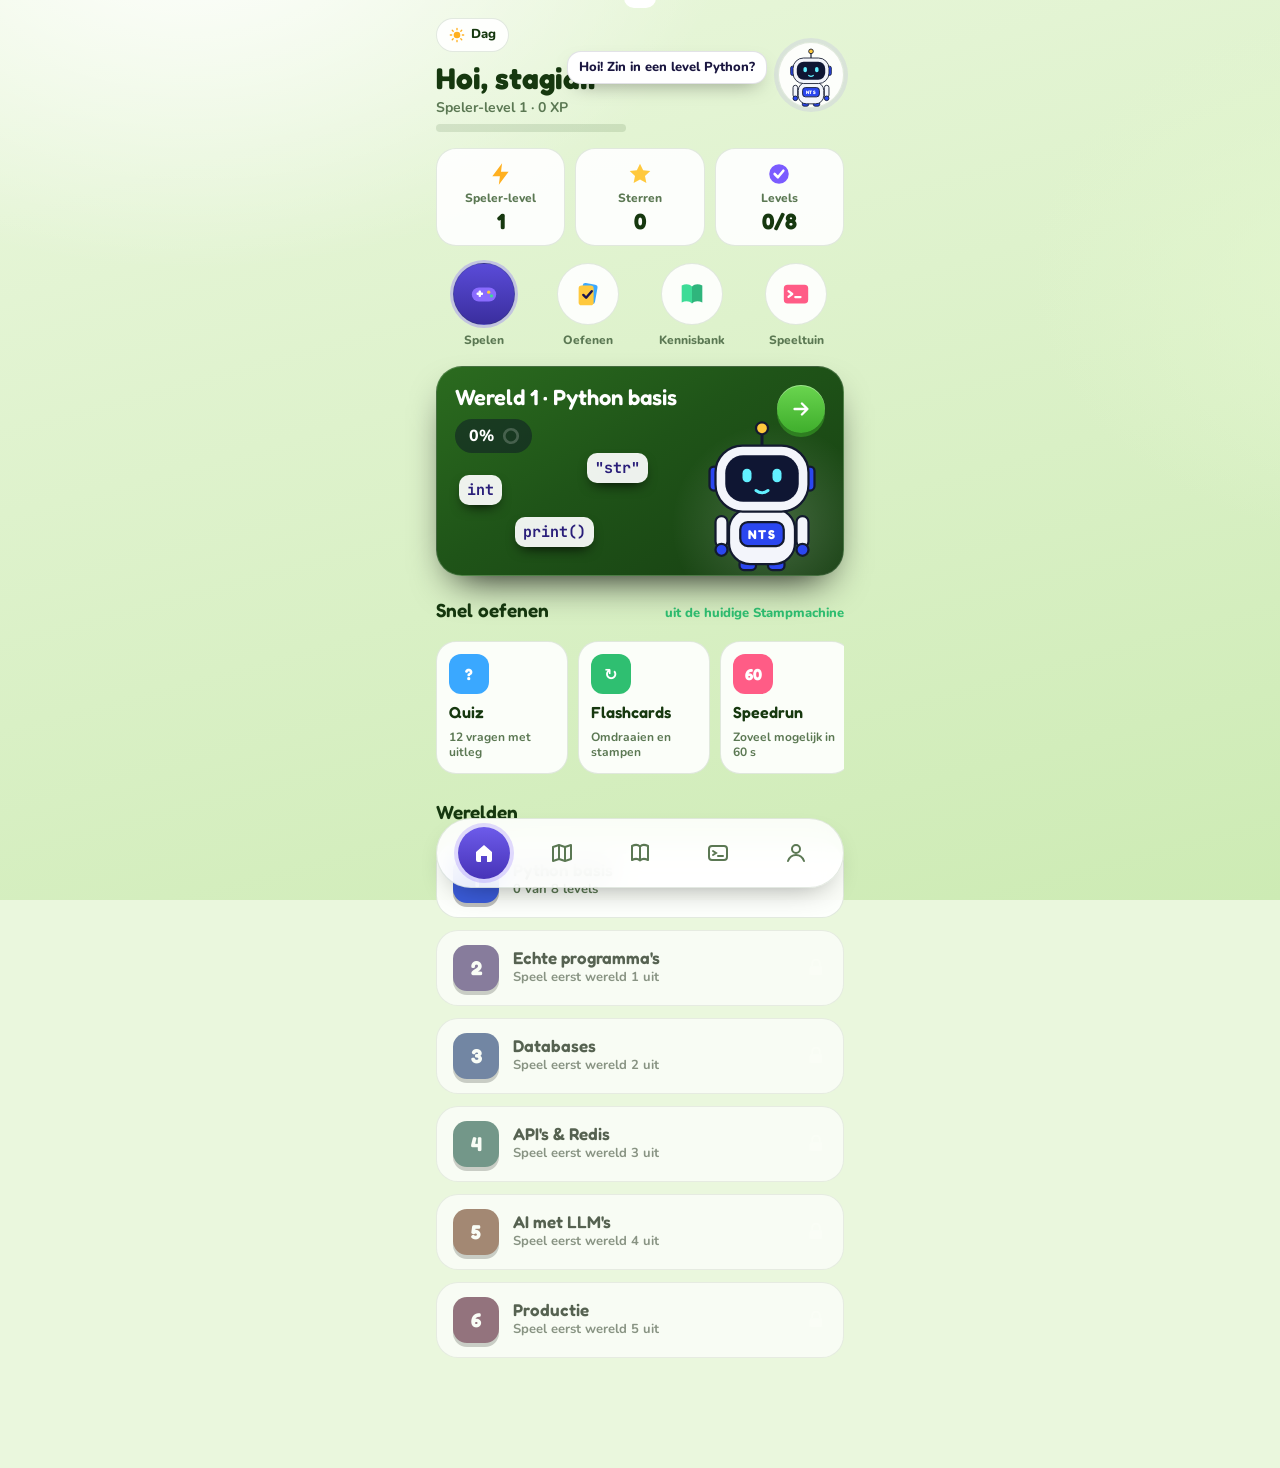
==== frontend/spel/index.html @ ddb5bfe1 "Add Stampy game prototype and robot design Adds the Dutch Stampy Python Island game prototype with p" ====
<!doctype html>
<html lang="nl">
<head>
<meta charset="utf-8">
<meta name="viewport" content="width=device-width, initial-scale=1, viewport-fit=cover">
<style>[hidden]{display:none!important}</style>
<title>Stampy Python Eiland</title>
<link rel="preconnect" href="https://fonts.googleapis.com">
<link rel="preconnect" href="https://fonts.gstatic.com" crossorigin>
<link rel="stylesheet" href="https://fonts.googleapis.com/css2?family=Fredoka:wght@500;600;700&family=Nunito:wght@500;700;800&family=JetBrains+Mono:wght@500;700&display=swap">
<style>
/* Layout: a phone-width game app. "Dag" (light) is a sunny meadow, "Nacht" (dark) an indigo night sky. Glass panels, chunky 3D answer tiles, an isometric island map; Stampy lives in a glass bubble in the top corner of every screen. */
:root{
  --bg1:#EAF7DD; --bg2:#CDEBB4; --glow1:#FFFFFF; --glow2:#E3F6CF;
  --glass:rgba(255,255,255,.72); --glass2:rgba(255,255,255,.9); --glass3:#FFFFFF; --stroke:rgba(31,77,23,.12); --track:rgba(31,77,23,.12); --chipbg:rgba(31,77,23,.08);
  --ink:#16380F; --muted:#5B7853; --btn1:#6AD54F; --btn2:#3FAE2C; --btn-sh:#2C7E1E;
  --tile1:#FFFFFF; --tile2:#F1F9EA; --tile-ink:#16380F; --tile-d:#B9DAA2; --pl1:#FFFFFF; --pl2:#EEF8E6;
  --field:#FFFFFF; --course1:#2B6B1F; --course2:#1F5418; --course3:#173F12; --nav-bg:rgba(255,255,255,.88);
  --map1:#BFE6FF; --map2:#9AD3F5; --map3:#7BC1EC;
  --blue:#3AA8FF; --blue-d:#1F72D0; --gold:#FFC93D; --gold-d:#C98512; --pink:#FF5C86;
  --green:#2FBF71; --green-d:#1E9E66; --red:#FF5C7A; --red-d:#C23052; --violet:#7B5CFF;
  --f-display:"Fredoka","Nunito",system-ui,sans-serif; --f-body:"Nunito","Segoe UI",system-ui,sans-serif; --f-mono:"JetBrains Mono",ui-monospace,Consolas,monospace;
}
@media (prefers-color-scheme: dark){:root:not([data-theme="light"]){
  --bg1:#14173A; --bg2:#231C57; --glow1:#2E2A80; --glow2:#3A1F6E;
  --glass:rgba(255,255,255,.06); --glass2:rgba(255,255,255,.11); --glass3:rgba(255,255,255,.16); --stroke:rgba(255,255,255,.13); --track:rgba(255,255,255,.12); --chipbg:rgba(255,255,255,.1);
  --ink:#F3F2FF; --muted:#ABA8D9; --btn1:#4DB4FF; --btn2:#1F72D0; --btn-sh:#134A8C;
  --tile1:#5247B0; --tile2:#3A3189; --tile-ink:#FFFFFF; --tile-d:#1E1A52; --pl1:#4A40A3; --pl2:#372E85;
  --field:#0F1030; --course1:#2E7FD6; --course2:#3C4FC4; --course3:#4B2E9E; --nav-bg:rgba(22,20,62,.82);
  --map1:#2B4C8C; --map2:#1C2A63; --map3:#181845; --green:#3DDC97; --violet:#8A6BFF; color-scheme:dark}}
:root[data-theme="dark"]{
  --bg1:#14173A; --bg2:#231C57; --glow1:#2E2A80; --glow2:#3A1F6E;
  --glass:rgba(255,255,255,.06); --glass2:rgba(255,255,255,.11); --glass3:rgba(255,255,255,.16); --stroke:rgba(255,255,255,.13); --track:rgba(255,255,255,.12); --chipbg:rgba(255,255,255,.1);
  --ink:#F3F2FF; --muted:#ABA8D9; --btn1:#4DB4FF; --btn2:#1F72D0; --btn-sh:#134A8C;
  --tile1:#5247B0; --tile2:#3A3189; --tile-ink:#FFFFFF; --tile-d:#1E1A52; --pl1:#4A40A3; --pl2:#372E85;
  --field:#0F1030; --course1:#2E7FD6; --course2:#3C4FC4; --course3:#4B2E9E; --nav-bg:rgba(22,20,62,.82);
  --map1:#2B4C8C; --map2:#1C2A63; --map3:#181845; --green:#3DDC97; --violet:#8A6BFF; color-scheme:dark}
*{box-sizing:border-box}
html,body{height:100%}
body{margin:0;color:var(--ink);font-family:var(--f-body);font-size:16px;line-height:1.5;background-color:var(--bg1);
  background-image:radial-gradient(900px 600px at 15% -10%,var(--glow1) 0%,transparent 60%),radial-gradient(700px 500px at 110% 30%,var(--glow2) 0%,transparent 55%),linear-gradient(165deg,var(--bg1),var(--bg2));background-attachment:fixed}
button{font:inherit;color:inherit;cursor:pointer;border:0;background:none}
button:focus-visible,input:focus-visible,textarea:focus-visible,[tabindex]:focus-visible{outline:3px solid var(--gold);outline-offset:3px}
h1,h2,h3{font-family:var(--f-display);margin:0;line-height:1.1;text-wrap:balance}
code,.mono{font-family:var(--f-mono)}
.app{max-width:440px;min-height:100%;margin:0 auto;padding-inline:16px;display:flex;flex-direction:column}
.screen{flex:1;display:flex;flex-direction:column;gap:16px;padding-block:18px 110px;animation:enter .35s ease}
@keyframes enter{from{opacity:.0;transform:translateY(10px)}to{opacity:1;transform:none}}
.glass{background:var(--glass);border:1px solid var(--stroke);border-radius:24px;backdrop-filter:blur(10px)}
.rbtn{width:48px;height:48px;flex:none;border-radius:50%;display:grid;place-items:center;background:linear-gradient(180deg,var(--btn1),var(--btn2));box-shadow:0 4px 0 var(--btn-sh),inset 0 1px 0 rgba(255,255,255,.35);transition:transform .1s,box-shadow .1s}
.rbtn:active{transform:translateY(3px);box-shadow:0 1px 0 var(--btn-sh)}
.theme{height:34px;border-radius:99px;padding:0 12px;display:inline-flex;align-items:center;gap:6px;background:var(--glass2);border:1px solid var(--stroke);font-weight:800;font-size:13px}
.theme svg{width:16px;height:16px}
.tiles3{display:grid;grid-template-columns:repeat(3,1fr);gap:10px}
.st{border-radius:20px;padding:12px 8px;text-align:center;background:var(--glass2);border:1px solid var(--stroke);display:grid;gap:2px;justify-items:center}
.st svg{width:26px;height:26px}
.st small{color:var(--muted);font-weight:800;font-size:12px}
.st b{font-family:var(--f-display);font-size:22px;font-weight:700;font-variant-numeric:tabular-nums;line-height:1.1}
.quick{display:flex;gap:10px;overflow-x:auto;padding-bottom:4px;scroll-snap-type:x mandatory}
.qcard{flex:none;width:132px;scroll-snap-align:start;border-radius:20px;padding:12px;text-align:left;background:var(--glass2);border:1px solid var(--stroke);display:grid;gap:6px;transition:transform .15s}
.qcard:hover{transform:translateY(-3px)}
.qcard .qi{width:40px;height:40px;border-radius:12px;display:grid;place-items:center;color:#fff;font-family:var(--f-display);font-weight:700}
.qcard b{font-family:var(--f-display);font-weight:600;font-size:16px}
.qcard small{color:var(--muted);font-weight:700;font-size:12px;line-height:1.3}
.sechead{display:flex;justify-content:space-between;align-items:baseline}
.sechead span{color:var(--green);font-weight:800;font-size:13px}
.rbtn svg{width:22px;height:22px}
.topbar{display:flex;align-items:center;gap:10px}
.grow{flex:1;min-width:0}

/* mascot corner */
.mascot{position:relative;width:66px;height:66px;flex:none;border-radius:50%;background:var(--glass2);border:1px solid var(--stroke);display:grid;place-items:center;box-shadow:0 0 0 4px rgba(138,107,255,.12)}
.mascot .host{width:58px;margin-top:4px}
.mascot .bubble{position:absolute;top:8px;width:max-content;max-width:210px;background:#fff;color:#1A1640;border:1px solid rgba(20,20,60,.12);box-shadow:0 8px 20px -10px rgba(0,0,0,.5);font-weight:800;font-size:13px;line-height:1.3;padding:7px 11px;border-radius:14px;opacity:0;transform:scale(.9);transition:opacity .2s,transform .2s;pointer-events:none;z-index:5}
.mascot.right .bubble{right:76px;transform-origin:right center}
.mascot.left .bubble{left:76px;transform-origin:left center}
.mascot .bubble.on{opacity:1;transform:scale(1)}

/* home */
.hello{display:flex;align-items:center;gap:12px}
.hello h1{font-size:30px;font-weight:700}
.hello p{margin:2px 0 0;color:var(--muted);font-weight:700;font-size:14px}
.xpbar{height:8px;border-radius:99px;background:var(--track);overflow:hidden;margin-top:6px;max-width:190px}
.xpbar i{display:block;height:100%;background:linear-gradient(90deg,var(--gold),#FFE27A);border-radius:99px;transition:width .6s}
.cats{display:grid;grid-template-columns:repeat(4,1fr);gap:8px}
.cat{display:grid;justify-items:center;gap:6px;font-size:12px;font-weight:800;color:var(--muted)}
.cat .ic{width:62px;height:62px;border-radius:50%;display:grid;place-items:center;background:var(--glass2);border:1px solid var(--stroke);transition:transform .15s,background .15s}
.cat:hover .ic{transform:translateY(-3px);background:var(--glass3)}
.cat .ic svg{width:30px;height:30px}
.cat[aria-current="true"] .ic{background:linear-gradient(180deg,#5A4BD8,#3A2E9E);box-shadow:0 0 0 3px rgba(138,107,255,.35)}
.course{position:relative;overflow:hidden;color:#fff;border-radius:26px;padding:18px;min-height:210px;background:linear-gradient(150deg,var(--course1) 0%,var(--course2) 45%,var(--course3) 100%);border:1px solid rgba(255,255,255,.18);box-shadow:0 18px 40px -18px #000}
.course::before{content:"";position:absolute;inset:auto -40px -60px auto;width:220px;height:220px;border-radius:50%;background:radial-gradient(circle,rgba(255,255,255,.18),transparent 65%)}
.course h2{font-size:22px;font-weight:600}
.course .row{display:flex;justify-content:space-between;align-items:flex-start;gap:10px}
.pctpill{display:inline-flex;align-items:center;gap:8px;margin-top:10px;background:rgba(10,12,40,.45);border-radius:99px;padding:5px 12px 5px 14px;font-weight:800;font-variant-numeric:tabular-nums}
.pctpill svg{width:18px;height:18px}
.course .bot{position:absolute;right:6px;bottom:-14px;width:150px}
.course .float{position:absolute;font-family:var(--f-mono);font-weight:700;font-size:15px;background:rgba(255,255,255,.92);color:#2A1F7A;border-radius:10px;padding:4px 8px;box-shadow:0 6px 14px -6px #000;animation:floaty 4s ease-in-out infinite}
@keyframes floaty{50%{transform:translateY(-8px) rotate(-3deg)}}
.sec-t{font-family:var(--f-display);font-size:19px;font-weight:600;margin-top:4px}
.wlist{display:grid;gap:12px}
.world{display:flex;align-items:center;gap:14px;padding:14px 16px;border-radius:22px;text-align:left;background:var(--glass2);border:1px solid var(--stroke);transition:transform .15s}
.world:hover{transform:translateY(-2px)}
.world .num{width:46px;height:46px;flex:none;border-radius:14px;display:grid;place-items:center;font-family:var(--f-display);font-weight:700;font-size:20px;color:#fff;background:var(--wc);box-shadow:0 4px 0 rgba(0,0,0,.25)}
.world .lock{color:var(--muted)}
.world h3{font-size:17px;font-weight:600}
.world p{margin:0;font-size:13px;color:var(--muted);font-weight:700}
.world .lock{margin-left:auto;opacity:.7}
.world[data-locked="true"]{filter:saturate(.35);opacity:.75}

/* map */
.mapbar{display:flex;align-items:center;gap:10px}
.wsel{flex:1;min-width:0;height:48px;border-radius:99px;background:var(--glass2);border:1px solid var(--stroke);font-family:var(--f-display);font-weight:600;font-size:17px;display:flex;align-items:center;justify-content:center;gap:8px;padding-inline:12px;white-space:nowrap;overflow:hidden;text-overflow:ellipsis}
.stats{display:flex;justify-content:space-around;align-items:center;padding:8px 10px;border-radius:99px;background:linear-gradient(90deg,rgba(138,107,255,.35),rgba(58,168,255,.18));border:1px solid var(--stroke);font-weight:800;font-variant-numeric:tabular-nums}
.stats span{display:inline-flex;align-items:center;gap:6px}
.stats svg{width:20px;height:20px}
.mapwrap{position:relative;border-radius:28px;overflow:hidden;background:radial-gradient(120% 80% at 50% 20%,var(--map1) 0%,var(--map2) 45%,var(--map3) 100%);border:1px solid var(--stroke)}
.mapwrap .mascot{position:absolute;left:12px;top:12px;z-index:3}
.mapwrap svg.map{display:block;width:100%;height:auto}
.node{cursor:pointer}
.node .top{transition:transform .15s}
.node:hover .top,.node:focus-visible .top{transform:translateY(-3px)}
.node .pulse{animation:pulse 1.6s ease-out infinite;transform-box:fill-box;transform-origin:center}
@keyframes pulse{0%{opacity:.8;transform:scale(1)}100%{opacity:0;transform:scale(1.9)}}
.water-sh{animation:shimmer 6s ease-in-out infinite}
@keyframes shimmer{50%{opacity:.35}}
.cloud{animation:drift 14s ease-in-out infinite alternate}
@keyframes drift{to{transform:translateX(26px)}}
.legend{display:flex;gap:14px;justify-content:center;font-size:12px;color:var(--muted);font-weight:800;flex-wrap:wrap}
.legend i{display:inline-block;width:10px;height:10px;border-radius:50%;margin-right:5px;vertical-align:-1px}

/* play */
.pbar{flex:1;height:12px;border-radius:99px;background:var(--track);overflow:hidden}
.pbar i{display:block;height:100%;background:linear-gradient(90deg,var(--gold),#FFE27A);border-radius:99px;transition:width .4s}
.hearts{display:flex;gap:4px;align-items:center;font-weight:800;color:var(--pink)}
.hearts svg{width:20px;height:20px}
.hearts .lost{opacity:.2}
.qtype{font-family:var(--f-mono);font-size:11px;font-weight:700;letter-spacing:.12em;text-transform:uppercase;color:var(--violet);text-align:center}
.qtitle{font-size:24px;font-weight:600;text-align:center;line-height:1.25}
.qtitle code{font-size:.85em;background:var(--chipbg);padding:1px 6px;border-radius:7px}
pre.code{margin:0;background:#0F1030;color:#EDEBFF;border:1px solid var(--stroke);border-radius:18px;padding:16px;font-family:var(--f-mono);font-size:15px;line-height:1.6;overflow-x:auto;white-space:pre}
pre.code .k{color:#C49BFF}pre.code .s{color:#7EE7A8}pre.code .n{color:#FFC27A}pre.code .f{color:#6FC8FF}
.blank{font:inherit;font-family:var(--f-mono);width:7ch;background:rgba(255,255,255,.1);border:0;border-bottom:2px solid var(--gold);color:var(--gold);padding:1px 4px;border-radius:6px 6px 0 0;text-align:center}
.tiles{display:grid;gap:14px;grid-template-columns:repeat(var(--cols,3),minmax(0,1fr));margin-top:auto}
.tile{min-height:84px;border-radius:20px;padding:12px;font-family:var(--f-display);font-weight:700;font-size:26px;color:var(--tile-ink);background:linear-gradient(180deg,var(--tile1),var(--tile2));border:1px solid var(--stroke);box-shadow:0 7px 0 var(--tile-d),inset 0 1px 0 rgba(255,255,255,.22);transition:transform .1s,box-shadow .1s,background .2s;overflow-wrap:anywhere}
.tile.mono{font-family:var(--f-mono);font-size:18px}
.tile:hover{transform:translateY(-2px);box-shadow:0 9px 0 var(--tile-d),inset 0 1px 0 rgba(255,255,255,.22)}
.tile:active{transform:translateY(5px);box-shadow:0 2px 0 var(--tile-d)}
.tile.ok{color:#fff;background:linear-gradient(180deg,#4BE6A6,var(--green-d));box-shadow:0 7px 0 #136B45}
.tile.no{color:#fff;background:linear-gradient(180deg,#FF7891,var(--red-d));box-shadow:0 7px 0 #7D1A33;animation:shake .35s}
.tile[disabled]{cursor:default}
@keyframes shake{25%,75%{transform:translateX(-6px)}50%{transform:translateX(6px)}}
.field{width:100%;font-family:var(--f-mono);font-size:18px;padding:14px 16px;border-radius:16px;background:var(--field);border:1.5px solid var(--stroke);color:var(--ink)}
textarea.field{min-height:120px;font-family:var(--f-body);font-size:16px;resize:vertical}
.cta{margin-top:auto;width:100%;min-height:58px;border-radius:18px;font-family:var(--f-display);font-weight:700;font-size:20px;color:#1A1450;background:linear-gradient(180deg,#FFE27A,var(--gold));box-shadow:0 6px 0 var(--gold-d),inset 0 1px 0 rgba(255,255,255,.6);transition:transform .1s,box-shadow .1s}
.cta:active{transform:translateY(4px);box-shadow:0 2px 0 var(--gold-d)}
.cta[disabled]{filter:grayscale(1) brightness(.6);cursor:default;transform:none}
.cta.blue{color:#fff;background:linear-gradient(180deg,var(--btn1),var(--btn2));box-shadow:0 6px 0 var(--btn-sh)}
.parsons{display:grid;gap:8px}
.plabel{font-size:12px;font-weight:800;color:var(--muted);text-transform:uppercase;letter-spacing:.08em}
.pzone{min-height:58px;border-radius:16px;border:2px dashed var(--stroke);padding:8px;display:grid;gap:8px}
.pline{text-align:left;font-family:var(--f-mono);font-size:14px;white-space:pre;padding:10px 12px;border-radius:12px;color:var(--tile-ink);background:linear-gradient(180deg,var(--pl1),var(--pl2));border:1px solid var(--stroke);box-shadow:0 4px 0 var(--tile-d);overflow-x:auto;transition:transform .1s}
.pline:active{transform:translateY(3px);box-shadow:0 1px 0 var(--tile-d)}
.pzone .pline{color:#fff;background:linear-gradient(180deg,#2F6FBF,#24569A);box-shadow:0 4px 0 #123566}
.checks{display:grid;gap:8px;margin:8px 0 0}
.checks label{display:flex;gap:10px;align-items:flex-start;padding:10px 12px;border-radius:12px;background:var(--glass2);border:1px solid var(--stroke);font-weight:700}
.checks input{width:20px;height:20px;accent-color:var(--green);flex:none;margin-top:1px}
.model{border-radius:16px;padding:12px 14px;background:rgba(61,220,151,.1);border:1px solid rgba(61,220,151,.35)}
.model b{display:block;font-size:12px;letter-spacing:.08em;text-transform:uppercase;color:var(--green);margin-bottom:2px}

/* feedback sheet */
.sheet{color:#fff;position:fixed;left:50%;bottom:0;transform:translate(-50%,105%);width:min(440px,100%);padding:18px 18px calc(18px + env(safe-area-inset-bottom,0px));border-radius:26px 26px 0 0;z-index:20;transition:transform .3s cubic-bezier(.2,.9,.2,1);display:grid;gap:8px}
.sheet.on{transform:translate(-50%,0)}
.sheet.ok{background:linear-gradient(180deg,#1E6B54,#164A3E);border-top:2px solid var(--green)}
.sheet.no{background:linear-gradient(180deg,#6B1E37,#4A1628);border-top:2px solid var(--red)}
.sheet h3{font-size:24px;font-weight:700}
.sheet.ok h3{color:#8CF5C8}.sheet.no h3{color:#FFB3C3}
.sheet p{margin:0}
.sheet .simple{font-size:15px;background:rgba(0,0,0,.2);border-radius:12px;padding:8px 12px}
.sheet .simple b{display:block;font-size:11px;letter-spacing:.1em;text-transform:uppercase;opacity:.75}

/* minigame */
.gamehead{display:flex;justify-content:space-between;align-items:center;gap:10px;font-weight:800;font-variant-numeric:tabular-nums}
.gamehead .score{font-family:var(--f-display);font-size:28px}
.combo{background:var(--gold);color:#1A1450;border-radius:99px;padding:3px 10px;font-size:13px}
.combo.pop{animation:pop .3s}
@keyframes pop{50%{transform:scale(1.3) rotate(-4deg)}}
.gtimer{height:10px;border-radius:99px;background:var(--track);overflow:hidden}
.gtimer i{display:block;height:100%;background:linear-gradient(90deg,var(--pink),var(--gold))}
.gcard{color:#fff;border-radius:26px;padding:26px 16px;text-align:center;background:radial-gradient(120% 120% at 50% 0%,#3B4FC9,#2A2276);border:1px solid rgba(255,255,255,.18);box-shadow:0 18px 40px -20px #000;display:grid;gap:8px}
.gcard .prompt{font-family:var(--f-mono);font-size:30px;font-weight:700;overflow-wrap:anywhere}
.gcard .cap{color:#C9C6F0;font-weight:800;font-size:14px}
.gcard.flash-ok{animation:fok .3s}.gcard.flash-no{animation:fno .3s}
@keyframes fok{50%{box-shadow:0 0 0 4px var(--green),0 0 40px var(--green)}}
@keyframes fno{50%{box-shadow:0 0 0 4px var(--red);transform:translateX(-5px)}}
.intro{display:grid;gap:12px;justify-items:center;text-align:center}
.intro .badge{color:#fff;font-family:var(--f-mono);font-size:12px;font-weight:700;letter-spacing:.14em;text-transform:uppercase;background:var(--violet);border-radius:99px;padding:4px 12px}
.intro h2{font-size:30px}
.intro p{margin:0;color:var(--muted);max-width:32ch}
.bigbot{width:180px}

/* result */
.stars{display:flex;gap:8px;justify-content:center}
.stars svg{width:62px;height:62px;filter:drop-shadow(0 6px 0 rgba(0,0,0,.25))}
.stars .s{animation:starIn .5s cubic-bezier(.3,1.6,.5,1) both}
.stars .s:nth-child(2){animation-delay:.18s;transform:translateY(-12px)}.stars .s:nth-child(3){animation-delay:.36s}
@keyframes starIn{from{transform:scale(0) rotate(-40deg)}}
.rgrid{display:grid;grid-template-columns:repeat(3,1fr);gap:10px}
.rstat{border-radius:18px;padding:12px;text-align:center;background:var(--glass2);border:1px solid var(--stroke)}
.rstat b{display:block;font-family:var(--f-display);font-size:26px;font-variant-numeric:tabular-nums}
.rstat small{color:var(--muted);font-weight:800}
.upgrade{border-radius:18px;padding:12px 14px;background:linear-gradient(90deg,rgba(255,154,46,.25),rgba(255,201,61,.12));border:1px solid rgba(255,201,61,.4);font-weight:800;text-align:center}

/* nav */
.nav{position:fixed;left:50%;transform:translateX(-50%);bottom:calc(12px + env(safe-area-inset-bottom,0px));width:min(408px,calc(100% - 32px));display:flex;justify-content:space-around;align-items:center;padding:8px;border-radius:99px;background:var(--nav-bg);backdrop-filter:blur(14px);border:1px solid var(--stroke);box-shadow:0 12px 30px -16px rgba(0,0,0,.45);z-index:10}
.nav button{width:52px;height:52px;border-radius:50%;display:grid;place-items:center;color:var(--muted);transition:background .15s,color .15s}
.nav button svg{width:24px;height:24px}
.nav button[aria-current="true"]{background:linear-gradient(180deg,#6D5BEA,#4733B8);color:#fff;box-shadow:0 0 0 4px rgba(138,107,255,.25)}
.nav[hidden]{display:none!important}
.soon{display:grid;gap:14px;justify-items:center;text-align:center;padding-top:30px}
.soon p{color:var(--muted);margin:0;max-width:30ch}
.toast{position:fixed;left:50%;top:calc(16px + env(safe-area-inset-top,0px));transform:translate(-50%,-140%);background:#fff;color:#1A1640;font-weight:800;border-radius:14px;padding:10px 16px;z-index:30;transition:transform .3s;max-width:90%;text-align:center}
.toast.on{transform:translate(-50%,0)}

/* robot */
.robot{--shell:#F3F5FB;--accent-r:#2B47F0;--plate:#2B47F0;--nts:#FFFFFF;--screen:#0F1633;--led:#62F0FF;--ol:#131A2F;--bulb:#FFC93D;--rim:none;display:block;width:100%;height:auto;overflow:visible}
.robot[data-expr="sleep"]{--led:#3F7F92}
.robot .shell{fill:var(--shell)}.robot .accent{fill:var(--accent-r)}.robot .plate{fill:var(--plate)}.robot .screen{fill:var(--screen)}.robot .bulb{fill:var(--bulb)}
.robot .ol{stroke:var(--ol);stroke-width:3;stroke-linejoin:round}.robot .ol-line{stroke:var(--ol);stroke-width:4;stroke-linecap:round}
.robot .nts{font-family:var(--f-display);font-weight:700;fill:var(--nts);text-anchor:middle;letter-spacing:1.5px}
.robot .eye{fill:var(--led)}.robot .eye-line{fill:none;stroke:var(--led);stroke-width:4.5;stroke-linecap:round;stroke-linejoin:round}.robot .eye-line.thin{stroke-width:3.5}
.robot .mouth-line{fill:none;stroke:var(--led);stroke-width:4;stroke-linecap:round}.robot .mouth-fill{fill:var(--led)}
.robot .face{transition:transform .18s ease-out}
.robot .blink{transform-box:fill-box;transform-origin:center;animation:blink 5.2s infinite}
@keyframes blink{0%,93%,100%{transform:scaleY(1)}95.5%{transform:scaleY(.12)}}
.robot .bob{transform-origin:100px 210px;animation:idle 3.2s ease-in-out infinite}
@keyframes idle{50%{transform:translateY(-4px)}}
.robot .arm{transform-box:fill-box;transform-origin:50% 8%}
.robot .armor,.robot .sparkles{display:none}
.robot .aura{opacity:0;transform-box:fill-box;transform-origin:50% 100%}
.robot.s3 .bulb{animation:glow 2.2s ease-in-out infinite}
@keyframes glow{50%{filter:drop-shadow(0 0 7px var(--bulb))}}
.robot.s7 .aura{opacity:.85;animation:flicker 1.7s ease-in-out infinite}
@keyframes flicker{50%{transform:scale(1.05,1.09);opacity:.6}}
.robot.s14 .armor{display:inline}
.robot.s30 .shell{stroke:var(--rim);stroke-width:4.5}.robot.s30 .sparkles{display:inline}
.robot.anim-hop .bob{animation:hop .55s cubic-bezier(.3,1.6,.5,1) 2}
@keyframes hop{0%,100%{transform:translateY(0)}40%{transform:translateY(-16px)}}
.robot.anim-hop .armL{animation:upL .55s ease-in-out 2}.robot.anim-hop .armR{animation:upR .55s ease-in-out 2}
@keyframes upL{50%{transform:rotate(70deg)}}@keyframes upR{50%{transform:rotate(-70deg)}}
.robot.anim-dance .bob{animation:dance .5s ease-in-out 4}
@keyframes dance{0%,100%{transform:rotate(0)}25%{transform:rotate(-7deg) translateY(-7px)}75%{transform:rotate(7deg) translateY(-7px)}}
.robot.anim-dance .armL{animation:waveL .5s ease-in-out 4}.robot.anim-dance .armR{animation:waveR .5s ease-in-out 4}
@keyframes waveL{0%,100%{transform:rotate(120deg)}50%{transform:rotate(165deg)}}@keyframes waveR{0%,100%{transform:rotate(-120deg)}50%{transform:rotate(-165deg)}}
.robot.anim-droop .bob{animation:droop 1.1s ease forwards}
@keyframes droop{40%,100%{transform:translateY(5px) rotate(-3deg)}}
@media (prefers-reduced-motion:reduce){*{animation:none!important;transition:none!important}}
</style>
</head>
<body>

<div class="app">
  <!-- HOME -->
  <section class="screen" id="s-home">
    <div class="hello">
      <div class="grow">
        <button class="theme" type="button" id="themeBtn" aria-label="Wissel tussen dag en nacht"></button>
        <h1 style="margin-top:10px">Hoi, stagiair</h1>
        <p id="lvlText">Speler-level 1 · 0 XP</p>
        <div class="xpbar"><i id="xpFill" style="width:0%"></i></div>
      </div>
      <div class="mascot right" id="m-home"></div>
    </div>
    <div class="tiles3">
      <div class="st"><svg viewBox="0 0 24 24"><path d="M13 2L4 14h7l-1 8 9-12h-7z" fill="#FFB020"/></svg><small>Speler-level</small><b id="tLvl">1</b></div>
      <div class="st"><svg viewBox="0 0 24 24"><path d="M12 2.5l2.9 6 6.6.8-4.9 4.5 1.3 6.5L12 17l-5.9 3.3 1.3-6.5L2.5 9.3l6.6-.8z" fill="#FFC93D"/></svg><small>Sterren</small><b id="tStars">0</b></div>
      <div class="st"><svg viewBox="0 0 24 24"><circle cx="12" cy="12" r="9" fill="#7B5CFF"/><path d="M8 12l3 3 5-6" stroke="#fff" stroke-width="2.4" fill="none" stroke-linecap="round" stroke-linejoin="round"/></svg><small>Levels</small><b id="tDone">0/8</b></div>
    </div>
    <nav class="cats" aria-label="Onderdelen">
      <button class="cat" type="button" data-go="map" aria-current="true"><span class="ic"><svg viewBox="0 0 32 32"><rect x="3" y="9" width="26" height="15" rx="7.5" fill="#8A6BFF"/><rect x="8" y="14.5" width="7" height="2.5" rx="1" fill="#fff"/><rect x="10.25" y="12.25" width="2.5" height="7" rx="1" fill="#fff"/><circle cx="21" cy="14" r="1.8" fill="#FFC93D"/><circle cx="24" cy="18" r="1.8" fill="#3DDC97"/></svg></span>Spelen</button>
      <button class="cat" type="button" data-go="soon" data-what="Oefenen"><span class="ic"><svg viewBox="0 0 32 32"><rect x="9" y="5" width="16" height="21" rx="3" fill="#3AA8FF" transform="rotate(10 17 15)"/><rect x="6" y="7" width="16" height="21" rx="3" fill="#FFC93D"/><path d="M11 17l3 3 6-7" stroke="#1A1450" stroke-width="2.6" fill="none" stroke-linecap="round" stroke-linejoin="round"/></svg></span>Oefenen</button>
      <button class="cat" type="button" data-go="soon" data-what="Kennisbank"><span class="ic"><svg viewBox="0 0 32 32"><path d="M5 7c4-2 8-2 11 1v18c-3-3-7-3-11-1z" fill="#3DDC97"/><path d="M27 7c-4-2-8-2-11 1v18c3-3 7-3 11-1z" fill="#2FB57C"/></svg></span>Kennisbank</button>
      <button class="cat" type="button" data-go="soon" data-what="Speeltuin"><span class="ic"><svg viewBox="0 0 32 32"><rect x="3" y="6" width="26" height="20" rx="4" fill="#FF5C86"/><path d="M8 13l4 3-4 3" stroke="#fff" stroke-width="2.4" fill="none" stroke-linecap="round" stroke-linejoin="round"/><rect x="14" y="18" width="8" height="2.4" rx="1.2" fill="#fff"/></svg></span>Speeltuin</button>
    </nav>
    <div class="course">
      <div class="row">
        <div><h2 id="cTitle">Wereld 1 · Python basis</h2><div class="pctpill"><span id="cPct">0%</span><svg viewBox="0 0 20 20"><circle cx="10" cy="10" r="7.5" fill="none" stroke="rgba(255,255,255,.2)" stroke-width="3"/><circle id="cRing" cx="10" cy="10" r="7.5" fill="none" stroke="#3AD0FF" stroke-width="3" stroke-linecap="round" pathLength="100" stroke-dasharray="100" stroke-dashoffset="100" transform="rotate(-90 10 10)"/></svg></div></div>
        <button class="rbtn" type="button" data-go="map" aria-label="Verder spelen"><svg viewBox="0 0 24 24"><path d="M5 12h13M13 6l6 6-6 6" stroke="#fff" stroke-width="2.6" fill="none" stroke-linecap="round" stroke-linejoin="round"/></svg></button>
      </div>
      <span class="float" style="left:22px;bottom:70px">int</span><span class="float" style="left:78px;bottom:28px;animation-delay:-1.3s">print()</span><span class="float" style="left:150px;bottom:92px;animation-delay:-2.4s">"str"</span>
      <div class="bot" id="courseBot"></div>
    </div>
    <div class="sechead"><div class="sec-t">Snel oefenen</div><span>uit de huidige Stampmachine</span></div>
    <div class="quick">
      <button class="qcard" type="button" data-go="soon" data-what="Quiz"><span class="qi" style="background:#3AA8FF">?</span><b>Quiz</b><small>12 vragen met uitleg</small></button>
      <button class="qcard" type="button" data-go="soon" data-what="Flashcards"><span class="qi" style="background:#2FBF71">↻</span><b>Flashcards</b><small>Omdraaien en stampen</small></button>
      <button class="qcard" type="button" data-go="soon" data-what="Speedrun"><span class="qi" style="background:#FF5C86">60</span><b>Speedrun</b><small>Zoveel mogelijk in 60 s</small></button>
      <button class="qcard" type="button" data-go="soon" data-what="Eindbaas"><span class="qi" style="background:#7B5CFF">!</span><b>Eindbaas</b><small>Pager om 03:00</small></button>
    </div>
    <div class="sec-t">Werelden</div>
    <div class="wlist" id="wlist"></div>
  </section>

  <!-- MAP -->
  <section class="screen" id="s-map" hidden>
    <div class="mapbar">
      <button class="rbtn" type="button" data-go="home" aria-label="Terug naar home"><svg viewBox="0 0 24 24"><path d="M19 12H6M11 6l-6 6 6 6" stroke="#fff" stroke-width="2.6" fill="none" stroke-linecap="round" stroke-linejoin="round"/></svg></button>
      <button class="wsel" type="button" id="wselBtn">Wereld 1 · Python basis <svg width="16" height="16" viewBox="0 0 24 24"><path d="M6 9l6 6 6-6" stroke="#fff" stroke-width="2.6" fill="none" stroke-linecap="round"/></svg></button>
      <button class="rbtn" type="button" aria-label="Meer" data-go="soon" data-what="Instellingen"><svg viewBox="0 0 24 24"><circle cx="5" cy="12" r="2" fill="#fff"/><circle cx="12" cy="12" r="2" fill="#fff"/><circle cx="19" cy="12" r="2" fill="#fff"/></svg></button>
    </div>
    <div class="stats" aria-label="Je stand">
      <span title="Sterren"><svg viewBox="0 0 24 24"><path d="M12 2.5l2.9 6 6.6.8-4.9 4.5 1.3 6.5L12 17l-5.9 3.3 1.3-6.5L2.5 9.3l6.6-.8z" fill="#FFC93D"/></svg><b id="stStars">0</b></span>
      <span title="XP"><svg viewBox="0 0 24 24"><path d="M13 2L4 14h7l-1 8 9-12h-7z" fill="#FFD84A"/></svg><b id="stXp">0</b></span>
      <span title="Levens per level"><svg viewBox="0 0 24 24"><path d="M12 21s-8-5.3-8-11a4.5 4.5 0 018-2.8A4.5 4.5 0 0120 10c0 5.7-8 11-8 11z" fill="#FF5C86"/></svg><b>3</b></span>
    </div>
    <div class="mapwrap">
      <div class="mascot left" id="m-map"></div>
      <svg class="map" id="map" viewBox="0 0 360 470" role="group" aria-label="Levels van wereld 1"></svg>
    </div>
    <div class="legend"><span><i style="background:#FFC93D"></i>Gehaald</span><span><i style="background:#3AA8FF"></i>Volgende</span><span><i style="background:#7C7AA8"></i>Op slot</span></div>
  </section>

  <!-- PLAY -->
  <section class="screen" id="s-play" hidden>
    <div class="topbar">
      <button class="rbtn" type="button" id="quitBtn" aria-label="Level stoppen"><svg viewBox="0 0 24 24"><path d="M19 12H6M11 6l-6 6 6 6" stroke="#fff" stroke-width="2.6" fill="none" stroke-linecap="round" stroke-linejoin="round"/></svg></button>
      <div class="pbar"><i id="pFill" style="width:0%"></i></div>
      <div class="hearts" id="hearts" aria-label="Levens"></div>
      <div class="mascot right" id="m-play"></div>
    </div>
    <div id="qbox" style="display:flex;flex-direction:column;gap:16px;flex:1"></div>
  </section>

  <!-- RESULT -->
  <section class="screen" id="s-result" hidden></section>

  <!-- SOON -->
  <section class="screen" id="s-soon" hidden>
    <div class="topbar"><button class="rbtn" type="button" data-go="home" aria-label="Terug naar home"><svg viewBox="0 0 24 24"><path d="M19 12H6M11 6l-6 6 6 6" stroke="#fff" stroke-width="2.6" fill="none" stroke-linecap="round" stroke-linejoin="round"/></svg></button></div>
    <div class="soon"><div class="bigbot" id="soonBot"></div><h2 id="soonTitle">Kennisbank</h2><p id="soonText">Dit onderdeel komt in de volledige bouw. Dit prototype laat het spel zien.</p></div>
  </section>
</div>

<nav class="nav" id="nav" aria-label="Hoofdmenu">
  <button type="button" data-go="home" aria-label="Home" aria-current="true"><svg viewBox="0 0 24 24"><path d="M4 11l8-7 8 7v8a2 2 0 01-2 2h-3v-6H9v6H6a2 2 0 01-2-2z" fill="currentColor"/></svg></button>
  <button type="button" data-go="map" aria-label="Spelen"><svg viewBox="0 0 24 24"><path d="M3 6l6-2 6 2 6-2v14l-6 2-6-2-6 2z" fill="none" stroke="currentColor" stroke-width="2" stroke-linejoin="round"/><path d="M9 4v14M15 6v14" stroke="currentColor" stroke-width="2"/></svg></button>
  <button type="button" data-go="soon" data-what="Kennisbank" aria-label="Kennisbank"><svg viewBox="0 0 24 24"><path d="M4 5c3-1.5 6-1.5 8 .5v14c-2-2-5-2-8-.5zM20 5c-3-1.5-6-1.5-8 .5v14c2-2 5-2 8-.5z" fill="none" stroke="currentColor" stroke-width="2" stroke-linejoin="round"/></svg></button>
  <button type="button" data-go="soon" data-what="Speeltuin" aria-label="Speeltuin"><svg viewBox="0 0 24 24"><rect x="3" y="5" width="18" height="14" rx="3" fill="none" stroke="currentColor" stroke-width="2"/><path d="M7 10l3 2-3 2M12 15h5" stroke="currentColor" stroke-width="2" fill="none" stroke-linecap="round"/></svg></button>
  <button type="button" data-go="soon" data-what="Profiel" aria-label="Profiel"><svg viewBox="0 0 24 24"><circle cx="12" cy="8" r="4" fill="none" stroke="currentColor" stroke-width="2"/><path d="M4 20c1.5-4 4.5-6 8-6s6.5 2 8 6" fill="none" stroke="currentColor" stroke-width="2" stroke-linecap="round"/></svg></button>
</nav>
<div class="sheet" id="sheet" role="dialog" aria-live="assertive"></div>
<div class="toast" id="toast" role="status"></div>

<script>
/* ================= Stampy ================= */
const BODY=`<g class="armL arm"><rect class="shell ol" x="38" y="132" width="16" height="42" rx="8"/><circle class="accent ol" cx="46" cy="177" r="8"/></g>
<g class="armR arm"><rect class="shell ol" x="146" y="132" width="16" height="42" rx="8"/><circle class="accent ol" cx="154" cy="177" r="8"/></g>
<rect class="accent ol" x="70" y="190" width="22" height="14" rx="6"/><rect class="accent ol" x="108" y="190" width="22" height="14" rx="6"/>
<rect class="shell ol" x="56" y="122" width="88" height="74" rx="28"/><rect class="plate ol" x="71" y="140" width="58" height="32" rx="10"/>
<text class="nts" x="100" y="162" font-size="17">NTS</text>
<rect class="armor accent ol" x="44" y="120" width="28" height="16" rx="8"/><rect class="armor accent ol" x="128" y="120" width="28" height="16" rx="8"/>
<line class="ol-line" x1="100" y1="40" x2="100" y2="21"/><circle class="bulb ol" cx="100" cy="15" r="8"/>
<rect class="accent ol" x="30" y="66" width="12" height="32" rx="6"/><rect class="accent ol" x="158" y="66" width="12" height="32" rx="6"/>
<rect class="shell ol" x="38" y="38" width="124" height="88" rx="36"/><rect class="screen" x="51" y="51" width="98" height="62" rx="24"/><g class="face"></g>`;
const G={lx:80,rx:120,ey:78,my:98};
function star5(cx,cy,r){const p=[];for(let i=0;i<10;i++){const a=-Math.PI/2+i*Math.PI/5,rr=i%2?r*.45:r;p.push((cx+Math.cos(a)*rr).toFixed(1)+","+(cy+Math.sin(a)*rr).toFixed(1))}return p.join(" ")}
function face(e){const {lx,rx,ey,my}=G,c=100;
  const pill=(x,h=18,dy=0)=>`<rect class="eye blink" x="${x-6}" y="${ey+dy-h/2}" width="12" height="${h}" rx="6"/>`;
  const arc=x=>`<path class="eye-line" d="M${x-8} ${ey+3} Q${x} ${ey-10} ${x+8} ${ey+3}"/>`;
  const brow=(a,b,c2,d)=>`<path class="eye-line thin" d="M${a} ${b} L${c2} ${d}"/>`;
  switch(e){
    case "happy":return arc(lx)+arc(rx)+`<path class="mouth-fill" d="M${c-11} ${my-3} Q${c} ${my+13} ${c+11} ${my-3} Z"/>`;
    case "cheer":return `<polygon class="eye" points="${star5(lx,ey,10)}"/><polygon class="eye" points="${star5(rx,ey,10)}"/><path class="mouth-fill" d="M${c-13} ${my-4} Q${c} ${my+16} ${c+13} ${my-4} Z"/>`;
    case "sad":return pill(lx,13,3)+pill(rx,13,3)+brow(lx-8,ey-9,lx+7,ey-14)+brow(rx-7,ey-14,rx+8,ey-9)+`<path class="mouth-line" d="M${c-8} ${my+5} Q${c} ${my-3} ${c+8} ${my+5}"/>`;
    case "think":return pill(lx,16,-2)+pill(rx,16,-2)+brow(lx-8,ey-14,lx+7,ey-12)+`<path class="mouth-line" d="M${c-6} ${my+2} L${c+8} ${my}"/>`;
    default:return pill(lx)+pill(rx)+`<path class="mouth-line" d="M${c-8} ${my} Q${c} ${my+6} ${c+8} ${my}"/>`;
  }}
const BOTS=[];let uid=0;
class Bot{
  constructor(host,{bubble=true}={}){this.id="b"+(++uid);
    host.innerHTML=(bubble?'<div class="bubble" aria-live="polite"></div>':"")+`<div class="host"><svg class="robot" viewBox="0 0 200 230" role="img" aria-label="Stampy"><defs>
      <linearGradient id="${this.id}g" x1="0" y1="0" x2="0" y2="1"><stop offset="0" stop-color="#FFEFB8"/><stop offset=".5" stop-color="#F7C03C"/><stop offset="1" stop-color="#D98E10"/></linearGradient>
      <radialGradient id="${this.id}f" cx=".5" cy=".6" r=".5"><stop offset="0" stop-color="#FFE08A" stop-opacity=".95"/><stop offset=".55" stop-color="#FF9A2E" stop-opacity=".55"/><stop offset="1" stop-color="#FF5A1F" stop-opacity="0"/></radialGradient></defs>
      <ellipse class="aura" cx="100" cy="118" rx="92" ry="104" fill="url(#${this.id}f)"/><g class="bob">${BODY}</g></svg></div>`;
    if(!host.classList.contains("mascot"))host.querySelector(".host").style.width="100%";
    this.svg=host.querySelector("svg");this.faceEl=this.svg.querySelector(".face");this.bubble=host.querySelector(".bubble");
    this.svg.addEventListener("click",()=>this.react("poke"));this.set("neutral");BOTS.push(this)}
  set(e){this.expr=e;this.faceEl.innerHTML=face(e)}
  anim(a){const c=this.svg.classList;["anim-hop","anim-dance","anim-droop"].forEach(k=>c.remove(k));if(!a)return;void this.svg.getBoundingClientRect();c.add("anim-"+a);clearTimeout(this.at);this.at=setTimeout(()=>c.remove("anim-"+a),2300)}
  say(t,ms=2400){if(!this.bubble)return;this.bubble.textContent=t;this.bubble.classList.add("on");clearTimeout(this.bt);this.bt=setTimeout(()=>this.bubble.classList.remove("on"),ms)}
  react(k,text){clearTimeout(this.t);const m={ok:["happy","hop"],no:["sad","droop"],combo:["cheer","dance"],think:["think",null],poke:["happy","hop"],win:["cheer","dance"]}[k];
    this.set(m[0]);this.anim(m[1]);if(text)this.say(text);else if(k==="poke")this.say(pick(["Boop! Nog een level?","Ik ben er klaar voor.","Python? Ik spreek het vloeiend."]));
    if(k!=="think")this.t=setTimeout(()=>this.set("neutral"),2200)}
  stage(done){const c=this.svg.classList;["s3","s7","s14","s21","s30"].forEach(k=>c.remove(k));const L=[0,3,7,14,21,30][Math.min(done,5)];
    [3,7,14,21,30].forEach(s=>{if(L>=s)c.add("s"+s)});const gold=L>=21;
    this.svg.style.setProperty("--shell",gold?`url(#${this.id}g)`:"#F3F5FB");this.svg.style.setProperty("--accent-r",gold?"#9A6410":"#2B47F0");this.svg.style.setProperty("--plate",gold?"#4A3205":"#2B47F0")}
}
const UPGRADES=["Wakker","Antenne gloeit","Eerste vlam","Pantser-upgrade","Super-aura","Legendarisch"];
let rafE=0,mx=0,my=0;
addEventListener("pointermove",e=>{mx=e.clientX;my=e.clientY;if(!rafE)rafE=requestAnimationFrame(()=>{rafE=0;for(const b of BOTS){const r=b.svg.getBoundingClientRect();if(!r.width)continue;
  const dx=Math.max(-5,Math.min(5,(mx-r.left-r.width/2)/r.width*9)),dy=Math.max(-4,Math.min(4,(my-r.top-r.height*.35)/r.height*8));b.faceEl.style.transform=`translate(${dx.toFixed(1)}px,${dy.toFixed(1)}px)`}})},{passive:true});

/* ================= helpers & state ================= */
const $=s=>document.querySelector(s);
const pick=a=>a[Math.floor(Math.random()*a.length)];
const shuffle=a=>{a=a.slice();for(let i=a.length-1;i>0;i--){const j=Math.floor(Math.random()*(i+1));[a[i],a[j]]=[a[j],a[i]]}return a};
const esc=s=>String(s).replace(/&/g,"&amp;").replace(/</g,"&lt;").replace(/>/g,"&gt;").replace(/"/g,"&quot;");
const fmt=s=>esc(s).replace(/`([^`]+)`/g,"<code>$1</code>");
function hl(code){return esc(code).replace(/(&quot;[^&]*?&quot;|"[^"]*")/g,'<span class="s">$1</span>')
  .replace(/\b(for|in|if|elif|else|while|def|return|print|range|input|int|str|float|True|False|None)\b/g,m=>/print|range|input|int|str|float/.test(m)?`<span class="f">${m}</span>`:`<span class="k">${m}</span>`)
  .replace(/\b(\d+(?:\.\d+)?)\b/g,'<span class="n">$1</span>')}
const KEY="stampy-proto-v1";
let S={xp:0,stars:{}};try{const r=localStorage.getItem(KEY);if(r)S=Object.assign(S,JSON.parse(r))}catch(e){}
const save=()=>{try{localStorage.setItem(KEY,JSON.stringify(S))}catch(e){}};
const doneCount=()=>Object.keys(S.stars).length;
const PLVL=150;

/* ================= content ================= */
const LEVELS=[
 {n:1,title:"Variabelen & types",game:"types",items:[
  {t:"mc",q:"Welk type heeft `3.14`?",o:["float","int","str"],a:0,jip:"Een getal met een punt erin is een float, een kommagetal. Hele getallen zoals 3 zijn int."},
  {t:"type",q:"Wat print deze code?",code:"x = 7\nprint(x / 2)",ans:["3.5"],jip:"De gewone deelstreep `/` geeft altijd een kommagetal terug, ook als het mooi uitkomt."},
  {t:"fill",q:"Vul in: vraag de gebruiker om zijn naam.",code:"naam = ___(\"Hoe heet je? \")",ans:["input"],jip:"`input()` stelt een vraag in de terminal en geeft terug wat de gebruiker typt, altijd als tekst."},
  {t:"parsons",q:"Zet de regels in de goede volgorde.",lines:["naam = input(\"Naam? \")","groet = f\"Hoi {naam}\"","print(groet)"],jip:"Je moet eerst iets hebben voordat je het kunt gebruiken: eerst de naam vragen, dan de groet maken, dan printen."},
  {t:"open",q:"Leg uit waarom `int(\"42\") + 1` werkt, maar `\"42\" + 1` niet.",model:"`\"42\"` is tekst. Tekst en een getal kun je niet optellen, dat geeft een TypeError. Met `int(\"42\")` maak je er eerst een echt getal van, en dan werkt `+ 1` wel.",checks:["\"42\" is tekst (een str)","Je moet eerst omzetten met int()","Tekst + getal geeft een TypeError"],jip:"Je kunt geen appel optellen bij het woord 'appel'. Eerst omzetten, dan rekenen."}]},
 {n:2,title:"Rekenen met operators",game:"arith",items:[
  {t:"mc",q:"Wat is `7 // 2`?",o:["3","3.5","4"],a:0,jip:"`//` deelt en gooit de rest weg. 7 gedeeld door 2 is 3, rest 1."},
  {t:"mc",q:"Wat is `7 % 2`?",o:["1","0","3"],a:0,jip:"`%` geeft juist de rest. 7 = 2 × 3 + 1, dus de rest is 1."},
  {t:"type",q:"Wat print deze code?",code:"print(2 ** 3)",ans:["8"],jip:"`**` is machtsverheffen: 2 × 2 × 2 = 8."},
  {t:"fill",q:"Vul in: check of een getal even is.",code:"if getal ___ 2 == 0:\n    print(\"even\")",ans:["%"],jip:"Een getal is even als er bij delen door 2 niets overblijft. De rest pak je met `%`."},
  {t:"open",q:"Wat is het verschil tussen `/` en `//`?",model:"`/` deelt gewoon en geeft altijd een float, bijvoorbeeld 7 / 2 = 3.5. `//` deelt en rondt naar beneden af naar een heel getal: 7 // 2 = 3.",checks:["/ geeft altijd een float","// rondt naar beneden af","Een voorbeeld zoals 7 / 2 en 7 // 2"],jip:"Pizza delen: met / krijgt iedereen 3,5 stuk. Met // krijgt iedereen 3 hele stukken."}]},
 {n:3,title:"Strings",game:"slice",items:[
  {t:"mc",q:"Wat is `\"Python\"[0:3]`?",o:["'Pyt'","'Pyth'","'yth'"],a:0,jip:"Je telt vanaf 0 en het eindgetal doet niet mee: letters 0, 1 en 2."},
  {t:"type",q:"Wat print deze code?",code:"print(\"ab\" * 3)",ans:["ababab"],jip:"Een string keer een getal plakt hem zo vaak achter elkaar."},
  {t:"fill",q:"Vul in: haal de spaties aan beide kanten weg.",code:"woord = \"  hoi  \"\nprint(woord.___())",ans:["strip"],jip:"`strip()` knipt de spaties aan het begin en eind weg, zoals een korstje van een boterham."},
  {t:"parsons",q:"Zet de regels in de goede volgorde.",lines:["tekst = \" Fayora AI \"","schoon = tekst.strip()","print(schoon.upper())"],jip:"Eerst de tekst hebben, dan schoonmaken, dan pas in hoofdletters printen."},
  {t:"open",q:"Waarom kun je `woord[0] = \"J\"` niet doen?",model:"Strings zijn immutable: je kunt ze niet aanpassen. Je maakt in plaats daarvan een nieuwe string, bijvoorbeeld `\"J\" + woord[1:]`.",checks:["Strings zijn immutable","Je maakt een nieuwe string","Een voorbeeld zoals \"J\" + woord[1:]"],jip:"Een string is als een gedrukte zin. Je kunt hem niet uitgummen, wel een nieuwe zin printen."}]},
 {n:4,title:"Keuzes & loops",game:"loops",items:[
  {t:"mc",q:"Wat zit er in `list(range(2, 8, 2))`?",o:["[2, 4, 6]","[2, 4, 6, 8]","[2, 3, 4, 5, 6, 7]"],a:0,mono:true,jip:"Beginnen bij 2, stappen van 2, en 8 telt niet mee."},
  {t:"type",q:"Wat print deze loop? (alles achter elkaar mag)",code:"for i in range(3):\n    print(i)",ans:["012"],strip:true,jip:"`range(3)` geeft 0, 1 en 2. Drie rondjes, en tellen begint bij 0."},
  {t:"fill",q:"Vul in: tel elke poging op.",code:"pogingen = 0\nwhile pogingen < 3:\n    pogingen ___ 1",ans:["+="],jip:"`+= 1` betekent: neem wat er al is en doe er 1 bij."},
  {t:"parsons",q:"Zet het if-blok in de goede volgorde.",lines:["if temp > 30:","    print(\"Heet\")","elif temp > 20:","    print(\"Lekker\")","else:","    print(\"Koud\")"],jip:"Eerst `if`, dan eventueel `elif`, en `else` altijd als laatste. Onder elke regel met een dubbele punt komt ingesprongen code."},
  {t:"open",q:"Wat is het verschil tussen `break` en `continue`?",model:"`break` stopt de hele loop meteen. `continue` slaat alleen de rest van deze ronde over, en de loop gaat daarna gewoon verder.",checks:["break stopt de hele loop","continue slaat de rest van deze ronde over","Na continue gaat de loop verder"],jip:"Bij een rondje hardlopen: break = je stopt en gaat naar huis. continue = je slaat één rondje over en loopt verder."}]},
 {n:5,title:"Lijsten & dicts",soon:true},{n:6,title:"Functies",soon:true},{n:7,title:"Bestanden & fouten",soon:true},{n:8,title:"Baas: het contactboek",soon:true,boss:true}
];
const WORLDS=[["Python basis","#3A5BD8"],["Echte programma's","#7A45D8"],["Databases","#2563EB"],["API's & Redis","#0E8A6C"],["AI met LLM's","#C9561F"],["Productie","#B8326F"]];
const GAMES={
  types:{name:"Sorteermachine",how:"Welk type heeft deze waarde? Tik zo snel mogelijk op het goede type.",gen(){
    const V=[["42","int"],["3.14","float"],['"hoi"',"str"],["True","bool"],["[1, 2]","list"],["None","NoneType"],["{'a': 1}","dict"],["(1, 2)","tuple"],['"42"',"str"],["0.5","float"],["-7","int"],["False","bool"],["{3, 4}","set"]];
    const [v,t]=pick(V);const all=["int","float","str","bool","list","dict","tuple","set","NoneType"].filter(x=>x!==t);return{prompt:v,cap:"type?",options:shuffle([t,...shuffle(all).slice(0,3)]),answer:t}}},
  arith:{name:"Rekenrace",how:"Reken het uit zoals Python het doet. Let op het verschil tussen /, // en %.",gen(){
    const ops=["//","%","**","/"];const op=pick(ops);let a,b;
    if(op==="**"){a=2+Math.floor(Math.random()*4);b=2+Math.floor(Math.random()*2)}else if(op==="/"){b=pick([2,4]);a=b*(1+Math.floor(Math.random()*6))+pick([0,1,2,3].slice(0,b))}else{a=5+Math.floor(Math.random()*16);b=2+Math.floor(Math.random()*4)}
    const f=(o)=>o==="//"?Math.floor(a/b):o==="%"?a%b:o==="**"?a**b:a/b;const show=(o,v)=>o==="/"?(Number.isInteger(v)?v+".0":String(v)):String(v);
    const ans=show(op,f(op));const opts=new Set([ans]);for(const o of shuffle(ops)){if(opts.size>=3)break;opts.add(show(o,f(o)))}
    while(opts.size<3)opts.add(String(Number(ans)+opts.size));return{prompt:`${a} ${op} ${b}`,cap:"uitkomst?",options:shuffle([...opts]),answer:ans}}},
  slice:{name:"Slice-shooter",how:"`w = \"PYTHON\"`. Welke stukje tekst geeft deze slice?",gen(){
    const w="PYTHON";let a,b,label;const k=Math.random();
    if(k<.2){b=2+Math.floor(Math.random()*4);a=0;label=`w[:${b}]`}else if(k<.4){a=1+Math.floor(Math.random()*4);b=6;label=`w[${a}:]`}else if(k<.5){const n=2+Math.floor(Math.random()*3);a=6-n;b=6;label=`w[-${n}:]`}
    else{a=Math.floor(Math.random()*4);b=a+1+Math.floor(Math.random()*(6-a-1))+1;b=Math.min(b,6);label=`w[${a}:${b}]`}
    const ans=w.slice(a,b);const opts=new Set([ans]);[[a,b+1],[a+1,b],[a-1,b],[a,b-1]].forEach(([x,y])=>{if(opts.size<3&&x>=0&&y<=6&&y>x)opts.add(w.slice(x,y))});
    while(opts.size<3)opts.add(w.slice(0,opts.size+1));return{prompt:label,cap:"geeft…",options:shuffle([...opts]).map(s=>`'${s}'`),answer:`'${ans}'`}}},
  loops:{name:"Loop-teller",how:"Hoe vaak draait deze loop? Tel slim, niet op je vingers.",gen(){
    const st=Math.floor(Math.random()*4),step=1+Math.floor(Math.random()*3),n=1+Math.floor(Math.random()*6),stop=st+step*n-Math.floor(Math.random()*step);
    const cnt=Math.max(0,Math.ceil((stop-st)/step));const opts=new Set([String(cnt)]);[cnt+1,cnt-1,cnt+2].forEach(x=>{if(x>=0&&opts.size<3)opts.add(String(x))});
    return{prompt:step===1?`range(${st}, ${stop})`:`range(${st}, ${stop}, ${step})`,cap:"aantal rondjes?",options:shuffle([...opts]),answer:String(cnt)}}}
};

/* ================= navigation ================= */
const screens=["home","map","play","result","soon"];
function go(id,what){
  if(id==="soon"){$("#soonTitle").textContent=what||"Binnenkort";}
  screens.forEach(s=>$("#s-"+s).hidden=s!==id);
  $("#nav").hidden=id==="play"||id==="result";
  document.querySelectorAll("#nav button").forEach(b=>b.setAttribute("aria-current",b.dataset.go===id&&(id!=="soon"||b.dataset.what===what)));
  if(id==="home")renderHome();if(id==="map")renderMap();
  scrollTo(0,0);
}
document.addEventListener("click",e=>{const b=e.target.closest("[data-go]");if(b)go(b.dataset.go,b.dataset.what)});
function toast(t){const el=$("#toast");el.textContent=t;el.classList.add("on");clearTimeout(el._t);el._t=setTimeout(()=>el.classList.remove("on"),2600)}

/* ================= home ================= */
const bHome=new Bot($("#m-home")),bCourse=new Bot($("#courseBot"),{bubble:false}),bMap=new Bot($("#m-map")),bPlay=new Bot($("#m-play")),bSoon=new Bot($("#soonBot"),{bubble:false});
function renderHome(){
  const lvl=Math.floor(S.xp/PLVL)+1;$("#lvlText").textContent=`Speler-level ${lvl} · ${S.xp} XP`;$("#xpFill").style.width=(S.xp%PLVL)/PLVL*100+"%";
  $("#tLvl").textContent=lvl;$("#tStars").textContent=Object.values(S.stars).reduce((a,b)=>a+b,0);$("#tDone").textContent=doneCount()+"/8";
  const pct=Math.round(doneCount()/8*100);$("#cPct").textContent=pct+"%";$("#cRing").setAttribute("stroke-dashoffset",100-pct);
  [bHome,bCourse,bMap,bPlay,bSoon].forEach(b=>b.stage(doneCount()));
  $("#wlist").innerHTML=WORLDS.map(([t,c],i)=>`<button class="world" type="button" style="--wc:${c}" data-w="${i}" data-locked="${i>0}"><span class="num">${i+1}</span><span><h3>${t}</h3><p>${i===0?`${doneCount()} van 8 levels`:"Speel eerst wereld "+i+" uit"}</p></span>${i>0?'<svg class="lock" width="22" height="22" viewBox="0 0 24 24"><rect x="5" y="10" width="14" height="10" rx="2" fill="#fff"/><path d="M8 10V7a4 4 0 018 0v3" stroke="#fff" stroke-width="2" fill="none"/></svg>':""}</button>`).join("");
}
$("#wlist").addEventListener("click",e=>{const w=e.target.closest("[data-w]");if(!w)return;if(+w.dataset.w===0)go("map");else{toast("Speel eerst wereld 1 uit.");bHome.react("think","Die wereld zit nog op slot.")}});
setTimeout(()=>bHome.say("Hoi! Zin in een level Python?"),700);

/* ================= map ================= */
const H=[[1,1,2,3,3,2,1],[1,1,2,2,3,2,1],[1,1,1,2,2,2,1],[1,1,1,1,2,1,1],[1,1,1,1,1,1,1],[1,1,1,1,1,1,1],[1,1,1,1,1,1,1]];
const PATH=[[1,6],[3,6],[4,5],[3,4],[2,3],[3,2],[4,1],[3,0]];
const iso=(x,y,z)=>[180+(x-y)*30,128+(x+y)*17-z*18];
function renderMap(){
  $("#stStars").textContent=Object.values(S.stars).reduce((a,b)=>a+b,0);$("#stXp").textContent=S.xp;
  let s=`<defs><linearGradient id="wat" x1="0" y1="0" x2="0" y2="1"><stop offset="0" stop-color="#3FA7E8"/><stop offset="1" stop-color="#1E5FB0"/></linearGradient></defs>`;
  s+=`<g class="cloud" opacity=".55"><ellipse cx="300" cy="44" rx="26" ry="9" fill="#C9D6FF"/><ellipse cx="286" cy="38" rx="14" ry="10" fill="#C9D6FF"/></g>`;
  const [wx,wy]=iso(3,3,0);s+=`<path d="M${wx} ${wy-150} L${wx+250} ${wy-3} L${wx} ${wy+144} L${wx-250} ${wy-3} Z" fill="url(#wat)" opacity=".9"/>`;
  s+=`<path class="water-sh" d="M${wx-150} ${wy+40} q20 -6 40 0 M${wx+90} ${wy+70} q20 -6 40 0 M${wx-40} ${wy+110} q20 -6 40 0" stroke="#BFE6FF" stroke-width="2" fill="none" opacity=".6"/>`;
  const tiles=[];for(let y=0;y<7;y++)for(let x=0;x<7;x++)tiles.push([x,y,H[y][x]]);tiles.sort((a,b)=>(a[0]+a[1])-(b[0]+b[1]));
  const onPath=new Set(PATH.map(p=>p.join(",")));
  for(const [x,y,h] of tiles){const [cx,cy]=iso(x,y,h);const hh=h*18+10;const alt=(x+y)%2;
    const top=h>=3?(alt?"#7BD88F":"#6BCB80"):h===2?(alt?"#5CC28A":"#52B881"):(alt?"#47B57F":"#3FAA77");
    s+=`<path d="M${cx-30} ${cy} L${cx} ${cy+17} L${cx} ${cy+17+hh} L${cx-30} ${cy+hh} Z" fill="${h>=2?"#7A5A8E":"#6B4A7A"}"/>`;
    s+=`<path d="M${cx} ${cy+17} L${cx+30} ${cy} L${cx+30} ${cy+hh} L${cx} ${cy+17+hh} Z" fill="${h>=2?"#5F4473":"#553A66"}"/>`;
    s+=`<path d="M${cx} ${cy-17} L${cx+30} ${cy} L${cx} ${cy+17} L${cx-30} ${cy} Z" fill="${top}"/>`;
    if(onPath.has(x+","+y))s+=`<ellipse cx="${cx}" cy="${cy}" rx="17" ry="9" fill="#D9C38A" opacity=".55"/>`;}
  const tree=(x,y,sc=1)=>{const [cx,cy]=iso(x,y,H[y][x]);return `<rect x="${cx-2.5}" y="${cy-16*sc}" width="5" height="${16*sc}" rx="2" fill="#7A4E2E"/><circle cx="${cx}" cy="${cy-24*sc}" r="${12*sc}" fill="#1F8F6A"/><circle cx="${cx-6*sc}" cy="${cy-18*sc}" r="${8*sc}" fill="#26A97A"/><circle cx="${cx+5*sc}" cy="${cy-30*sc}" r="${6*sc}" fill="#3CC48F"/>`};
  s+=tree(0,4)+tree(6,3,.9)+tree(0,1,1.1)+tree(6,0,.8)+tree(5,6,.9)+tree(1,4,.7);
  {const [cx,cy]=iso(5,4,1);s+=`<path d="M${cx-14} ${cy-2} L${cx} ${cy+6} L${cx+14} ${cy-2} L${cx} ${cy-10}Z" fill="#2A2A55"/><path d="M${cx-12} ${cy-26} L${cx+10} ${cy-34} L${cx+10} ${cy-14} L${cx-12} ${cy-6}Z" fill="#1A1A3A" stroke="#8A6BFF" stroke-width="2"/><text x="${cx-6}" y="${cy-15}" font-family="JetBrains Mono" font-size="9" fill="#7EE7A8" transform="skewY(-20 ${cx} ${cy})">&gt;_</text>`}
  {const [cx,cy]=iso(4,0,3);s+=`<path d="M${cx-12} ${cy-6} L${cx} ${cy} L${cx} ${cy-44} L${cx-12} ${cy-50}Z" fill="#5A4B9E"/><path d="M${cx} ${cy} L${cx+12} ${cy-6} L${cx+12} ${cy-50} L${cx} ${cy-44}Z" fill="#43387C"/><path d="M${cx-12} ${cy-50} L${cx} ${cy-56} L${cx+12} ${cy-50} L${cx} ${cy-44}Z" fill="#7A6AD0"/><circle cx="${cx+6}" cy="${cy-38}" r="2" fill="#FF5C7A"/><circle cx="${cx+6}" cy="${cy-30}" r="2" fill="#3DDC97"/><circle cx="${cx+6}" cy="${cy-22}" r="2" fill="#FFC93D"/>`}
  const pts=PATH.map(([x,y])=>iso(x,y,H[y][x]));
  s+=`<path d="M${pts.map(p=>p[0]+" "+(p[1]-4)).join(" L")}" fill="none" stroke="#FFFFFF" stroke-opacity=".75" stroke-width="2.5" stroke-dasharray="2 6" stroke-linecap="round"/>`;
  const done=doneCount();
  LEVELS.forEach((L,i)=>{const [cx,cy0]=pts[i];const cy=cy0-6;const st=S.stars[L.n]?"done":i===done?"cur":"lock";const boss=L.boss;const rx=boss?20:15,ry=boss?11:8.5;
    const topC=st==="done"?"#FFC93D":st==="cur"?"#3AA8FF":"#8C8AB8",sideC=st==="done"?"#B87500":st==="cur"?"#1C63B8":"#5D5B88";
    s+=`<g class="node" role="button" tabindex="0" data-l="${i}" aria-label="Level ${L.n}: ${L.title}${st==="lock"?", op slot":st==="done"?", gehaald met "+S.stars[L.n]+" sterren":", volgende"}">`;
    if(st==="cur")s+=`<ellipse class="pulse" cx="${cx}" cy="${cy}" rx="${rx}" ry="${ry}" fill="none" stroke="#7FD0FF" stroke-width="2.5"/>`;
    s+=`<g class="top"><ellipse cx="${cx}" cy="${cy+5}" rx="${rx}" ry="${ry}" fill="${sideC}"/><ellipse cx="${cx}" cy="${cy}" rx="${rx}" ry="${ry}" fill="${topC}" stroke="#fff" stroke-opacity=".5" stroke-width="1.5"/>`;
    s+=`<text x="${cx}" y="${cy+4.5}" text-anchor="middle" font-family="Fredoka" font-weight="700" font-size="${boss?12:13}" fill="${st==="lock"?"#3B3966":"#1A1450"}">${boss?"BAAS":L.n}</text></g>`;
    if(st==="done"){for(let k=0;k<3;k++){const sx=cx-13+k*13,sy=cy-17-(k===1?4:0);s+=`<polygon points="${star5(sx,sy,5.5)}" fill="${k<S.stars[L.n]?"#FFE27A":"#4B4880"}" stroke="#8A5A00" stroke-width=".8"/>`}}
    if(st==="lock")s+=`<g transform="translate(${cx+rx-4} ${cy-12})"><rect x="-5" y="-1" width="10" height="8" rx="2" fill="#E6E5FF"/><path d="M-3 -1v-2a3 3 0 016 0v2" stroke="#E6E5FF" stroke-width="1.6" fill="none"/></g>`;
    s+=`</g>`});
  $("#map").innerHTML=s;
  setTimeout(()=>{const L=LEVELS[done];bMap.say(L?(L.soon?"De volgende levels komen in de volledige bouw.":`Level ${L.n}: ${L.title}. Tik erop!`):"Alles gehaald!")},400);
}
function openNode(i){const L=LEVELS[i],done=doneCount();
  if(i>done){bMap.react("think","Die zit nog op slot. Eerst level "+(done+1)+".");return}
  if(L.soon){bMap.react("think",`Level ${L.n} komt in de volledige bouw.`);return}
  startLevel(L)}
$("#map").addEventListener("click",e=>{const n=e.target.closest(".node");if(n)openNode(+n.dataset.l)});
$("#map").addEventListener("keydown",e=>{const n=e.target.closest(".node");if(n&&(e.key==="Enter"||e.key===" ")){e.preventDefault();openNode(+n.dataset.l)}});
$("#wselBtn").addEventListener("click",()=>{toast("Wereld 2 t/m 6 gaan open als je wereld 1 uitspeelt.")});

/* ================= level engine ================= */
let P=null;
function startLevel(L){P={L,i:0,hearts:3,lost:0,correct:0,total:L.items.length,gameScore:0};go("play");bPlay.stage(doneCount());bPlay.say(`Level ${L.n}: ${L.title}`);renderItem()}
function hearts(){$("#hearts").innerHTML=[0,1,2].map(k=>`<svg class="${k<P.hearts?"":"lost"}" viewBox="0 0 24 24"><path d="M12 21s-8-5.3-8-11a4.5 4.5 0 018-2.8A4.5 4.5 0 0120 10c0 5.7-8 11-8 11z" fill="currentColor"/></svg>`).join("")}
function prog(){$("#pFill").style.width=(P.i/(P.total+1)*100)+"%"}
const TYPE_LABEL={mc:"Kies het goede antwoord",type:"Typ de uitvoer",fill:"Vul het gat in",parsons:"Puzzel de code",open:"Leg het uit in je eigen woorden"};
function renderItem(){
  hearts();prog();closeSheet();
  if(P.i>=P.total){renderGameIntro();return}
  const it=P.L.items[P.i],box=$("#qbox");let h=`<div class="qtype">${TYPE_LABEL[it.t]}</div><h2 class="qtitle">${fmt(it.q)}</h2>`;
  if(it.t==="mc"){const order=shuffle(it.o.map((o,k)=>({o,k})));P.order=order;
    h+=`<div class="tiles" style="--cols:${it.o.length}">${order.map((x,k)=>`<button class="tile${it.mono||/[\[\]'"]/.test(x.o)?" mono":""}" type="button" data-k="${k}">${esc(x.o)}</button>`).join("")}</div>`}
  else if(it.t==="type"){h+=`<pre class="code">${hl(it.code)}</pre><input class="field" id="ans" autocomplete="off" autocapitalize="off" spellcheck="false" placeholder="Typ wat er geprint wordt"><button class="cta" type="button" id="check">Controleer</button>`}
  else if(it.t==="fill"){const parts=esc(it.code).split("___");h+=`<pre class="code">${hl(it.code).split("___").join('<input class="blank" id="ans" autocomplete="off" autocapitalize="off" spellcheck="false" aria-label="Wat hoort hier?">')}</pre><button class="cta" type="button" id="check">Controleer</button>`}
  else if(it.t==="parsons"){P.pool=shuffle(it.lines.map((l,k)=>({l,k})));if(P.pool.every((x,k)=>x.k===k))P.pool.reverse();P.ansL=[];h+=`<div class="parsons"><span class="plabel">Jouw code</span><div class="pzone" id="pAns"></div><span class="plabel">Tik op een regel om hem toe te voegen</span><div class="parsons" id="pPool"></div></div><button class="cta" type="button" id="check" disabled>Controleer</button>`}
  else if(it.t==="open"){h+=`<textarea class="field" id="ans" placeholder="Schrijf je uitleg… (een paar zinnen is genoeg)"></textarea><button class="cta" type="button" id="check">Laat het modelantwoord zien</button>`}
  box.innerHTML=h;
  if(it.t==="mc")box.querySelectorAll(".tile").forEach(b=>b.addEventListener("click",()=>pickMc(+b.dataset.k)));
  if(it.t==="parsons")renderParsons();
  const chk=$("#check");if(chk)chk.addEventListener("click",check);
  const a=$("#ans");if(a&&it.t!=="open"){a.addEventListener("keydown",e=>{if(e.key==="Enter"){e.preventDefault();check()}});setTimeout(()=>a.focus({preventScroll:true}),60)}
  bPlay.set("neutral");
}
function pickMc(k){const it=P.L.items[P.i];const btns=[...document.querySelectorAll("#qbox .tile")];btns.forEach(b=>b.disabled=true);
  const ok=P.order[k].k===it.a;btns[k].classList.add(ok?"ok":"no");if(!ok)btns[P.order.findIndex(x=>x.k===it.a)].classList.add("ok");result(ok,it.o[it.a])}
function renderParsons(){
  $("#pAns").innerHTML=P.ansL.map((x,k)=>`<button class="pline" type="button" data-a="${k}">${esc(x.l)}</button>`).join("")||'<span style="color:var(--muted);font-size:14px;padding:8px">Nog leeg</span>';
  $("#pPool").innerHTML=P.pool.map((x,k)=>`<button class="pline" type="button" data-p="${k}">${esc(x.l)}</button>`).join("");
  $("#pAns").querySelectorAll("[data-a]").forEach(b=>b.addEventListener("click",()=>{P.pool.push(P.ansL.splice(+b.dataset.a,1)[0]);renderParsons()}));
  $("#pPool").querySelectorAll("[data-p]").forEach(b=>b.addEventListener("click",()=>{P.ansL.push(P.pool.splice(+b.dataset.p,1)[0]);renderParsons()}));
  $("#check").disabled=P.pool.length>0}
const norm=(s,strip)=>{let v=String(s).trim().replace(/^['"]|['"]$/g,"");return strip?v.replace(/\s+/g,""):v.replace(/\s+/g," ")};
function check(){const it=P.L.items[P.i];
  if(it.t==="type"||it.t==="fill"){const el=$("#ans");const v=norm(el.value,it.strip||it.t==="fill");const ok=!!v&&it.ans.some(a=>norm(a,it.strip||it.t==="fill")===v);el.disabled=true;$("#check").disabled=true;result(ok,it.ans[0])}
  else if(it.t==="parsons"){const ok=P.ansL.every((x,k)=>x.k===k);$("#check").disabled=true;result(ok,it.lines.join("\n"),true)}
  else if(it.t==="open"){const el=$("#ans");el.disabled=true;
    const extra=`<div class="model"><b>Modelantwoord</b>${fmt(it.model)}</div><div class="plabel">Wat zat er in jouw uitleg?</div><div class="checks">${it.checks.map((c,k)=>`<label><input type="checkbox" id="ck${k}">${fmt(c)}</label>`).join("")}</div><button class="cta blue" type="button" id="selfDone">Klaar met nakijken</button>`;
    $("#check").remove();$("#qbox").insertAdjacentHTML("beforeend",extra);bPlay.react("think","Vergelijk je antwoord eens met dit.");
    $("#selfDone").addEventListener("click",()=>{const n=it.checks.filter((_,k)=>$("#ck"+k).checked).length;$("#selfDone").disabled=true;result(n>=Math.ceil(it.checks.length/2),null,false,true)})}
}
function result(ok,right,isCode,isOpen){const it=P.L.items[P.i];
  if(ok){P.correct++;bPlay.react("ok",pick(["Goed zo!","Die zit erin.","Netjes!"]))}
  else{if(!isOpen){P.hearts--;P.lost++}bPlay.react("no",isOpen?"Lees het modelantwoord nog eens.":"Oei. Lees de uitleg even.")}
  hearts();
  const sh=$("#sheet");sh.className="sheet "+(ok?"ok":"no");
  sh.innerHTML=`<h3>${ok?pick(["Goed!","Top!","Precies!"]):isOpen?"Bijna":"Niet goed"}</h3>${!ok&&right!=null?`<p>Juist is: ${isCode?`<pre class="code" style="margin-top:6px">${hl(right)}</pre>`:`<code>${esc(right)}</code>`}</p>`:""}<p class="simple"><b>Simpel gezegd</b>${fmt(it.jip)}</p><button class="cta" type="button" id="nextBtn">${P.hearts<=0?"Bekijk resultaat":"Verder"}</button>`;
  requestAnimationFrame(()=>sh.classList.add("on"));$("#nextBtn").addEventListener("click",next);setTimeout(()=>$("#nextBtn")?.focus({preventScroll:true}),320)}
function closeSheet(){$("#sheet").classList.remove("on")}
function next(){closeSheet();if(P.hearts<=0){fail();return}P.i++;setTimeout(renderItem,120)}
$("#quitBtn").addEventListener("click",()=>{stopGame();closeSheet();P=null;go("map")});

/* ================= minigame ================= */
let MG=null;
function renderGameIntro(){prog();const g=GAMES[P.L.game];
  $("#qbox").innerHTML=`<div class="intro"><span class="badge">Minigame</span><h2>${g.name}</h2><p>${fmt(g.how)}</p><p><b>30 seconden.</b> Hoe meer goed op rij, hoe meer punten.</p></div><button class="cta" type="button" id="gStart">Start minigame</button>`;
  bPlay.react("combo","Minigame! Laat zien wat je kan.");$("#gStart").addEventListener("click",startGame)}
function startGame(){MG={g:GAMES[P.L.game],score:0,combo:0,best:0,hits:0,end:performance.now()+30000};
  $("#qbox").innerHTML=`<div class="gamehead"><span class="score" id="gScore">0</span><span class="combo" id="gCombo" hidden>×1</span><span id="gTime" class="mono">30s</span></div><div class="gtimer"><i id="gBar" style="width:100%"></i></div><div class="gcard" id="gCard"><div class="cap" id="gCap"></div><div class="prompt" id="gPrompt"></div></div><div class="tiles" id="gTiles" style="--cols:2"></div>`;
  nextG();MG.raf=requestAnimationFrame(tickG)}
function nextG(){const q=MG.g.gen();MG.q=q;$("#gPrompt").textContent=q.prompt;$("#gCap").textContent=q.cap;
  $("#gTiles").style.setProperty("--cols",q.options.length>3?2:q.options.length);
  $("#gTiles").innerHTML=q.options.map(o=>`<button class="tile mono" type="button">${esc(o)}</button>`).join("");
  $("#gTiles").querySelectorAll(".tile").forEach(b=>b.addEventListener("click",()=>hitG(b.textContent)))}
function hitG(v){if(!MG)return;const ok=v===MG.q.answer;const card=$("#gCard");card.classList.remove("flash-ok","flash-no");void card.offsetWidth;
  if(ok){MG.combo++;MG.hits++;MG.best=Math.max(MG.best,MG.combo);MG.score+=10*(1+Math.floor(MG.combo/3));card.classList.add("flash-ok");if(MG.combo%5===0)bPlay.react("combo",`${MG.combo} op rij!`)}
  else{MG.combo=0;card.classList.add("flash-no");bPlay.say(`Het was ${MG.q.answer}`,1200)}
  $("#gScore").textContent=MG.score;const c=$("#gCombo");c.hidden=MG.combo<3;c.textContent="×"+(1+Math.floor(MG.combo/3));c.classList.remove("pop");void c.offsetWidth;c.classList.add("pop");nextG()}
function tickG(t){if(!MG)return;const left=Math.max(0,MG.end-t);$("#gBar").style.width=left/300+"%";$("#gTime").textContent=Math.ceil(left/1000)+"s";
  if(left<=0){const m=MG;MG=null;P.gameScore=m.score;P.gameHits=m.hits;P.gameBest=m.best;finishLevel();return}MG.raf=requestAnimationFrame(tickG)}
function stopGame(){if(MG){cancelAnimationFrame(MG.raf);MG=null}}

/* ================= result ================= */
function finishLevel(){
  const stars=P.lost===0?3:P.lost===1?2:1;const before=doneCount();const prev=S.stars[P.L.n]||0;S.stars[P.L.n]=Math.max(prev,stars);
  const xp=P.correct*20+P.gameScore;S.xp+=xp;save();const after=doneCount();const up=after>before?UPGRADES[Math.min(after,5)]:null;
  const rb=`<div class="bigbot" id="resBot" style="margin:0 auto"></div>`;
  $("#s-result").innerHTML=`<div class="intro"><span class="badge">Level ${P.L.n} gehaald</span><h2>${P.L.title}</h2></div>
    <div class="stars">${[0,1,2].map(k=>`<svg class="s" viewBox="0 0 24 24"><path d="M12 2.5l2.9 6 6.6.8-4.9 4.5 1.3 6.5L12 17l-5.9 3.3 1.3-6.5L2.5 9.3l6.6-.8z" fill="${k<stars?"#FFC93D":"#3B3870"}" stroke="${k<stars?"#B87500":"#2A2760"}" stroke-width="1"/></svg>`).join("")}</div>
    ${rb}
    <div class="rgrid"><div class="rstat"><b>${P.correct}/${P.total}</b><small>vragen goed</small></div><div class="rstat"><b>${P.gameScore}</b><small>minigame</small></div><div class="rstat"><b>+${xp}</b><small>XP</small></div></div>
    ${up?`<div class="upgrade">Stampy-upgrade: ${up}!</div>`:""}
    <button class="cta" type="button" id="toMap">Naar de kaart</button><button class="cta blue" type="button" id="again">Level opnieuw</button>`;
  go("result");const b=new Bot($("#resBot"),{bubble:false});b.stage(after);b.react("win");
  $("#toMap").addEventListener("click",()=>{BOTS.splice(BOTS.indexOf(b),1);go("map")});$("#again").addEventListener("click",()=>{BOTS.splice(BOTS.indexOf(b),1);startLevel(P.L)})}
function fail(){
  $("#s-result").innerHTML=`<div class="intro"><span class="badge" style="background:var(--red)">Levens op</span><h2>Bijna!</h2><p>Je bent je drie levens kwijt. Lees de uitleg nog eens en probeer het opnieuw. Fouten maken hoort bij leren.</p></div><div class="bigbot" id="resBot" style="margin:0 auto"></div><button class="cta" type="button" id="again">Opnieuw proberen</button><button class="cta blue" type="button" id="toMap">Naar de kaart</button>`;
  go("result");const b=new Bot($("#resBot"),{bubble:false});b.stage(doneCount());b.set("sad");
  $("#toMap").addEventListener("click",()=>{BOTS.splice(BOTS.indexOf(b),1);go("map")});$("#again").addEventListener("click",()=>{BOTS.splice(BOTS.indexOf(b),1);startLevel(P.L)})}

/* ================= dag / nacht ================= */
const SUN='<svg viewBox="0 0 24 24"><circle cx="12" cy="12" r="5" fill="#FFB020"/><g stroke="#FFB020" stroke-width="2" stroke-linecap="round"><path d="M12 2v2M12 20v2M2 12h2M20 12h2M4.9 4.9l1.4 1.4M17.7 17.7l1.4 1.4M4.9 19.1l1.4-1.4M17.7 6.3l1.4-1.4"/></g></svg>';
const MOON='<svg viewBox="0 0 24 24"><path d="M20 14.5A8 8 0 019.5 4 8 8 0 1020 14.5z" fill="#B9A8FF"/></svg>';
const isDark=()=>{const t=document.documentElement.dataset.theme;return t?t==="dark":matchMedia("(prefers-color-scheme: dark)").matches};
function paintTheme(){$("#themeBtn").innerHTML=isDark()?MOON+"Nacht":SUN+"Dag"}
try{const t=localStorage.getItem("stampy-theme");if(t)document.documentElement.dataset.theme=t}catch(e){}
$("#themeBtn").addEventListener("click",()=>{const t=isDark()?"light":"dark";document.documentElement.dataset.theme=t;try{localStorage.setItem("stampy-theme",t)}catch(e){}paintTheme();bHome.react("poke",t==="dark"?"Nachtmodus. Lekker rustig.":"Goedemorgen! Dagmodus aan.")});
matchMedia("(prefers-color-scheme: dark)").addEventListener("change",paintTheme);
paintTheme();
go("home");
</script>
</body>
</html>
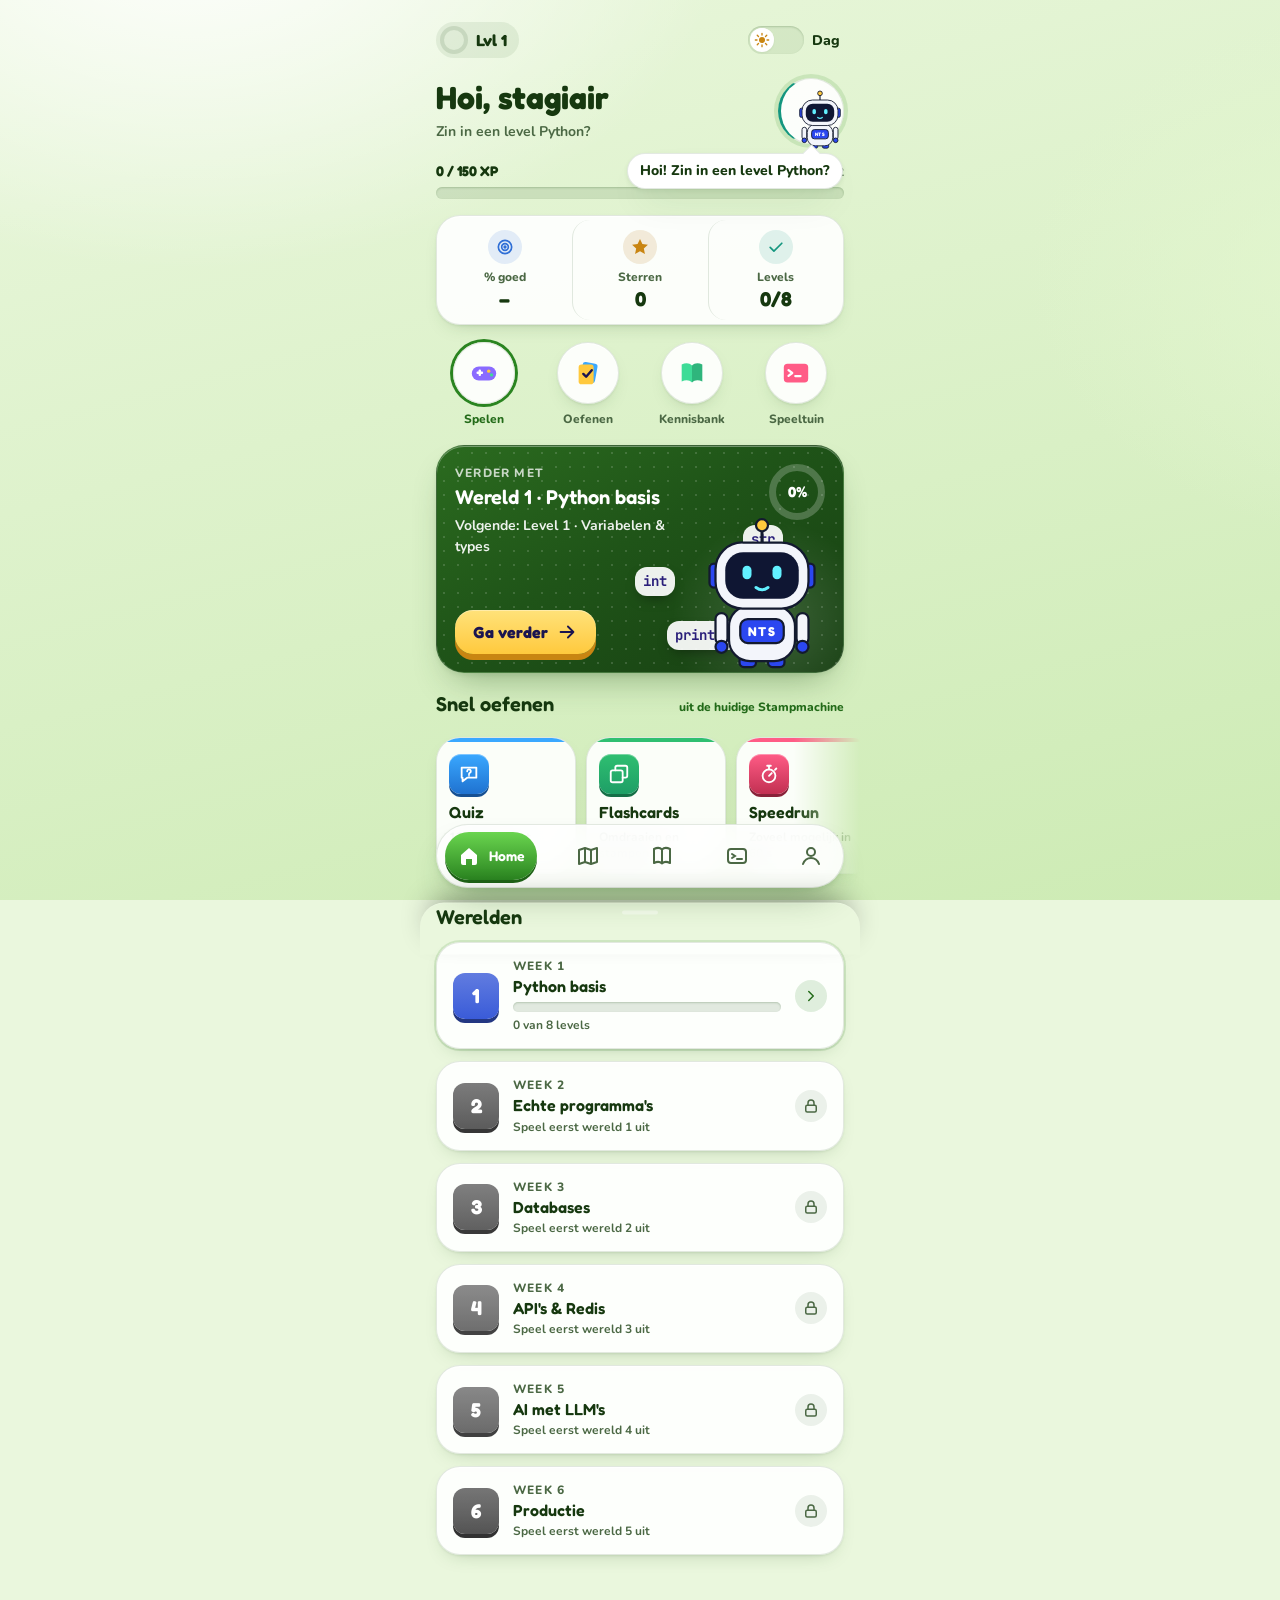
==== commit 2b532af0: "Build out Stampy learning experience Replaces placeholder screens with the full Stampy learning flow" ====
--- a/frontend/spel/index.html
+++ b/frontend/spel/index.html
@@ -9,17 +9,46 @@
 <link rel="preconnect" href="https://fonts.gstatic.com" crossorigin>
 <link rel="stylesheet" href="https://fonts.googleapis.com/css2?family=Fredoka:wght@500;600;700&family=Nunito:wght@500;700;800&family=JetBrains+Mono:wght@500;700&display=swap">
 <style>
-/* Layout: a phone-width game app. "Dag" (light) is a sunny meadow, "Nacht" (dark) an indigo night sky. Glass panels, chunky 3D answer tiles, an isometric island map; Stampy lives in a glass bubble in the top corner of every screen. */
+/* Layout: a phone-width game app. "Dag" (light) is a sunny meadow with one green accent, "Nacht" (dark) an indigo night sky with one violet accent. Every color is a token below; the two dark blocks are identical line for line. */
 :root{
   --bg1:#EAF7DD; --bg2:#CDEBB4; --glow1:#FFFFFF; --glow2:#E3F6CF;
   --glass:rgba(255,255,255,.72); --glass2:rgba(255,255,255,.9); --glass3:#FFFFFF; --stroke:rgba(31,77,23,.12); --track:rgba(31,77,23,.12); --chipbg:rgba(31,77,23,.08);
-  --ink:#16380F; --muted:#5B7853; --btn1:#6AD54F; --btn2:#3FAE2C; --btn-sh:#2C7E1E;
+  --ink:#16380F; --muted:#4B6844; --btn1:#6AD54F; --btn2:#3FAE2C; --btn-sh:#2C7E1E;
   --tile1:#FFFFFF; --tile2:#F1F9EA; --tile-ink:#16380F; --tile-d:#B9DAA2; --pl1:#FFFFFF; --pl2:#EEF8E6;
   --field:#FFFFFF; --course1:#2B6B1F; --course2:#1F5418; --course3:#173F12; --nav-bg:rgba(255,255,255,.88);
   --map1:#BFE6FF; --map2:#9AD3F5; --map3:#7BC1EC;
-  --blue:#3AA8FF; --blue-d:#1F72D0; --gold:#FFC93D; --gold-d:#C98512; --pink:#FF5C86;
+  --blue:#3AA8FF; --blue-d:#1F72D0; --gold:#FFC93D; --gold-d:#C98512; --gold-hi:#FFE27A; --pink:#FF5C86;
   --green:#2FBF71; --green-d:#1E9E66; --red:#FF5C7A; --red-d:#C23052; --violet:#7B5CFF;
+  --c-ok:#14967F; --c-no:#E0524F; --c-acc:#2F6FD6; --c-mid:#B0720C; --c-ok-tr:rgba(20,150,127,.16); --c-grid:rgba(31,77,23,.10);
+  --c-chip-ok:rgba(20,150,127,.12); --c-chip-no:rgba(224,82,79,.12); --c-chip-mid:rgba(176,114,12,.14); --c-chip-acc:rgba(47,111,214,.12); --c-hatch:rgba(255,255,255,.35); --danger-ink:#B4233F; --danger-sh:#7D1A33;
+  --accent-1:#6AD54F; --accent-2:#2A8420; --accent-3:#1E6316; --accent-soft:rgba(42,132,32,.14); --accent-ink:#236B19; --on-accent:#FFFFFF; --focus:#1F5FD0;
+  --ok-1:#4BE6A6; --ok-2:#1E9E66; --ok-3:#136B45; --ok-ink:#072E1E; --ok-soft:rgba(30,158,102,.14); --ok-text:#136B45;
+  --no-1:#FF7891; --no-2:#C23052; --no-3:#7D1A33; --no-4:#4A0F1F; --no-soft:rgba(194,48,82,.12);
+  --sheet-ok-1:#1E6B54; --sheet-ok-2:#164A3E; --sheet-ok-ink:#8CF5C8; --sheet-no-1:#6B1E37; --sheet-no-2:#4A1628; --sheet-no-ink:#FFB3C3; --sheet-ask-bg:#FFFFFF; --sheet-inset:rgba(0,0,0,.2);
+  --scrim:rgba(22,56,15,.38); --hurt:rgba(194,48,82,.35);
+  --code-bg:#132238; --code-ink:#EDEBFF; --code-muted:rgba(237,235,255,.45); --syn-k:#C49BFF; --syn-s:#7EE7A8; --syn-n:#FFC27A; --syn-f:#6FC8FF;
+  --bubble-bg:#FFFFFF; --bubble-ink:#16380F; --toast-bg:#16380F; --toast-ink:#FFFFFF; --cta-ink:#1A1450;
+  --hud-bg:var(--glass2); --stroke-strong:rgba(31,77,23,.28); --track-d:rgba(31,77,23,.22);
+  --hi:rgba(255,255,255,.35); --hi-soft:rgba(255,255,255,.15); --float-bg:rgba(255,255,255,.92); --float-ink:#2A1F7A; --on-course:#FFFFFF; --on-course-track:rgba(255,255,255,.22);
+  --mix-w:#FFFFFF; --mix-k:#000000;
+  --star-on:#FFC93D; --star-on-stroke:#B87500; --star-off:#CFE3C2; --star-off-stroke:#B5CFA5; --ray:rgba(255,201,61,.35);
+  --up-1:rgba(255,154,46,.25); --up-2:rgba(255,201,61,.12); --up-stroke:rgba(255,201,61,.4);
+  --game-1:#1F7A5A; --game-2:#145244; --game-cap:rgba(255,255,255,.8);
+  --sh-1:inset 0 1px 0 rgba(255,255,255,.9), 0 1px 2px rgba(31,77,23,.08), 0 8px 20px -12px rgba(31,77,23,.35);
+  --sh-2:0 2px 4px rgba(31,77,23,.08), 0 18px 36px -16px rgba(31,77,23,.45);
+  --sh-sheet:0 -12px 30px -12px rgba(0,0,0,.45); --sh-float:0 6px 14px -6px rgba(0,0,0,.5); --sh-drop:rgba(0,0,0,.25);
+  --sun-o:1; --moon-o:0; --t-x:0px;
+  --cloud:#FFFFFF; --cloud-o:.85; --water-1:#3FA7E8; --water-2:#1E5FB0; --shallow:rgba(191,230,255,.6); --foam:#FFFFFF; --path-dash:#FFFFFF;
+  --grass-hi-a:#7BD88F; --grass-hi-b:#6BCB80; --grass-mid-a:#5CC28A; --grass-mid-b:#52B881; --grass-lo-a:#47B57F; --grass-lo-b:#3FAA77;
+  --side-l-hi:#A9774A; --side-l-lo:#9A6A40; --side-r-hi:#8C5E37; --side-r-lo:#7E5230;
+  --tree-1:#1F8F6A; --tree-2:#26A97A; --tree-3:#3CC48F; --trunk:#7A4E2E; --path-patch:rgba(217,195,138,.55); --firefly:#FFE27A;
+  --node-done:#FFC93D; --node-done-side:#B87500; --node-cur:#3AA8FF; --node-cur-side:#1C63B8; --node-lock:#8C8AB8; --node-lock-side:#5D5B88; --node-lock-ink:#3B3966; --node-ink:#1A1450; --lock-chip:#2A2760;
   --f-display:"Fredoka","Nunito",system-ui,sans-serif; --f-body:"Nunito","Segoe UI",system-ui,sans-serif; --f-mono:"JetBrains Mono",ui-monospace,Consolas,monospace;
+  --r-sm:12px; --r-md:18px; --r-lg:24px; --r-xl:28px; --r-pill:999px;
+  --fs-xs:12px; --fs-sm:14px; --fs-md:16px; --fs-lg:20px; --fs-xl:24px; --fs-2xl:32px;
+  --nav-h:64px;
+  --ease-out:cubic-bezier(.2,.8,.2,1); --ease-pop:cubic-bezier(.3,1.6,.5,1);
+  --d-1:.12s; --d-2:.22s; --d-3:.35s;
 }
 @media (prefers-color-scheme: dark){:root:not([data-theme="light"]){
   --bg1:#14173A; --bg2:#231C57; --glow1:#2E2A80; --glow2:#3A1F6E;
@@ -27,205 +56,640 @@
   --ink:#F3F2FF; --muted:#ABA8D9; --btn1:#4DB4FF; --btn2:#1F72D0; --btn-sh:#134A8C;
   --tile1:#5247B0; --tile2:#3A3189; --tile-ink:#FFFFFF; --tile-d:#1E1A52; --pl1:#4A40A3; --pl2:#372E85;
   --field:#0F1030; --course1:#2E7FD6; --course2:#3C4FC4; --course3:#4B2E9E; --nav-bg:rgba(22,20,62,.82);
-  --map1:#2B4C8C; --map2:#1C2A63; --map3:#181845; --green:#3DDC97; --violet:#8A6BFF; color-scheme:dark}}
+  --map1:#2B4C8C; --map2:#1C2A63; --map3:#181845;
+  --blue:#3AA8FF; --blue-d:#1F72D0; --gold:#FFC93D; --gold-d:#C98512; --gold-hi:#FFE27A; --pink:#FF5C86;
+  --green:#3DDC97; --green-d:#1E9E66; --red:#FF5C7A; --red-d:#C23052; --violet:#8A6BFF;
+  --c-ok:#22A690; --c-no:#E8584F; --c-acc:#5B8CFF; --c-mid:#BC8210; --c-ok-tr:rgba(34,166,144,.22); --c-grid:rgba(255,255,255,.10);
+  --c-chip-ok:rgba(34,166,144,.18); --c-chip-no:rgba(232,88,79,.18); --c-chip-mid:rgba(188,130,16,.2); --c-chip-acc:rgba(91,140,255,.18); --c-hatch:rgba(255,255,255,.3); --danger-ink:#FF8FA3; --danger-sh:#4A1628;
+  --accent-1:#9D8CFF; --accent-2:#5B47D6; --accent-3:#3A2A9E; --accent-soft:rgba(157,140,255,.2); --accent-ink:#C3B8FF; --on-accent:#FFFFFF; --focus:#FFC93D;
+  --ok-1:#4BE6A6; --ok-2:#1E9E66; --ok-3:#136B45; --ok-ink:#072E1E; --ok-soft:rgba(61,220,151,.18); --ok-text:#4BE6A6;
+  --no-1:#FF7891; --no-2:#C23052; --no-3:#7D1A33; --no-4:#4A0F1F; --no-soft:rgba(255,92,122,.18);
+  --sheet-ok-1:#1E6B54; --sheet-ok-2:#164A3E; --sheet-ok-ink:#8CF5C8; --sheet-no-1:#6B1E37; --sheet-no-2:#4A1628; --sheet-no-ink:#FFB3C3; --sheet-ask-bg:#221F5A; --sheet-inset:rgba(0,0,0,.2);
+  --scrim:rgba(5,4,30,.62); --hurt:rgba(255,92,122,.45);
+  --code-bg:#0F1030; --code-ink:#EDEBFF; --code-muted:rgba(237,235,255,.45); --syn-k:#C49BFF; --syn-s:#7EE7A8; --syn-n:#FFC27A; --syn-f:#6FC8FF;
+  --bubble-bg:#FFFFFF; --bubble-ink:#1A1640; --toast-bg:#FFFFFF; --toast-ink:#1A1640; --cta-ink:#1A1450;
+  --hud-bg:linear-gradient(90deg,rgba(138,107,255,.35),rgba(58,168,255,.18)); --stroke-strong:rgba(255,255,255,.28); --track-d:rgba(0,0,0,.35);
+  --hi:rgba(255,255,255,.35); --hi-soft:rgba(255,255,255,.15); --float-bg:rgba(255,255,255,.92); --float-ink:#2A1F7A; --on-course:#FFFFFF; --on-course-track:rgba(255,255,255,.22);
+  --mix-w:#FFFFFF; --mix-k:#000000;
+  --star-on:#FFC93D; --star-on-stroke:#B87500; --star-off:#3B3870; --star-off-stroke:#2A2760; --ray:rgba(255,201,61,.18);
+  --up-1:rgba(255,154,46,.25); --up-2:rgba(255,201,61,.12); --up-stroke:rgba(255,201,61,.4);
+  --game-1:#3B4FC9; --game-2:#2A2276; --game-cap:rgba(255,255,255,.8);
+  --sh-1:inset 0 1px 0 rgba(255,255,255,.08), 0 10px 24px -14px rgba(5,4,30,.8);
+  --sh-2:0 2px 6px rgba(5,4,30,.4), 0 20px 40px -16px rgba(5,4,30,.9);
+  --sh-sheet:0 -12px 30px -12px rgba(0,0,0,.45); --sh-float:0 6px 14px -6px rgba(0,0,0,.5); --sh-drop:rgba(0,0,0,.25);
+  --sun-o:0; --moon-o:1; --t-x:28px;
+  --cloud:#C9D6FF; --cloud-o:.35; --water-1:#2C5FA8; --water-2:#16336E; --shallow:rgba(120,160,255,.28); --foam:#BFD0FF; --path-dash:#FFFFFF;
+  --grass-hi-a:#3FA27A; --grass-hi-b:#379670; --grass-mid-a:#2F8C6C; --grass-mid-b:#2A8064; --grass-lo-a:#257A5E; --grass-lo-b:#206E55;
+  --side-l-hi:#7A5A8E; --side-l-lo:#6B4A7A; --side-r-hi:#5F4473; --side-r-lo:#553A66;
+  --tree-1:#17705A; --tree-2:#1E8A68; --tree-3:#2EA37C; --trunk:#5E3C24; --path-patch:rgba(217,195,138,.35); --firefly:#FFE27A;
+  --node-done:#FFC93D; --node-done-side:#B87500; --node-cur:#3AA8FF; --node-cur-side:#1C63B8; --node-lock:#8C8AB8; --node-lock-side:#5D5B88; --node-lock-ink:#3B3966; --node-ink:#1A1450; --lock-chip:#2A2760;
+  color-scheme:dark;
+}}
 :root[data-theme="dark"]{
   --bg1:#14173A; --bg2:#231C57; --glow1:#2E2A80; --glow2:#3A1F6E;
   --glass:rgba(255,255,255,.06); --glass2:rgba(255,255,255,.11); --glass3:rgba(255,255,255,.16); --stroke:rgba(255,255,255,.13); --track:rgba(255,255,255,.12); --chipbg:rgba(255,255,255,.1);
   --ink:#F3F2FF; --muted:#ABA8D9; --btn1:#4DB4FF; --btn2:#1F72D0; --btn-sh:#134A8C;
   --tile1:#5247B0; --tile2:#3A3189; --tile-ink:#FFFFFF; --tile-d:#1E1A52; --pl1:#4A40A3; --pl2:#372E85;
   --field:#0F1030; --course1:#2E7FD6; --course2:#3C4FC4; --course3:#4B2E9E; --nav-bg:rgba(22,20,62,.82);
-  --map1:#2B4C8C; --map2:#1C2A63; --map3:#181845; --green:#3DDC97; --violet:#8A6BFF; color-scheme:dark}
+  --map1:#2B4C8C; --map2:#1C2A63; --map3:#181845;
+  --blue:#3AA8FF; --blue-d:#1F72D0; --gold:#FFC93D; --gold-d:#C98512; --gold-hi:#FFE27A; --pink:#FF5C86;
+  --green:#3DDC97; --green-d:#1E9E66; --red:#FF5C7A; --red-d:#C23052; --violet:#8A6BFF;
+  --c-ok:#22A690; --c-no:#E8584F; --c-acc:#5B8CFF; --c-mid:#BC8210; --c-ok-tr:rgba(34,166,144,.22); --c-grid:rgba(255,255,255,.10);
+  --c-chip-ok:rgba(34,166,144,.18); --c-chip-no:rgba(232,88,79,.18); --c-chip-mid:rgba(188,130,16,.2); --c-chip-acc:rgba(91,140,255,.18); --c-hatch:rgba(255,255,255,.3); --danger-ink:#FF8FA3; --danger-sh:#4A1628;
+  --accent-1:#9D8CFF; --accent-2:#5B47D6; --accent-3:#3A2A9E; --accent-soft:rgba(157,140,255,.2); --accent-ink:#C3B8FF; --on-accent:#FFFFFF; --focus:#FFC93D;
+  --ok-1:#4BE6A6; --ok-2:#1E9E66; --ok-3:#136B45; --ok-ink:#072E1E; --ok-soft:rgba(61,220,151,.18); --ok-text:#4BE6A6;
+  --no-1:#FF7891; --no-2:#C23052; --no-3:#7D1A33; --no-4:#4A0F1F; --no-soft:rgba(255,92,122,.18);
+  --sheet-ok-1:#1E6B54; --sheet-ok-2:#164A3E; --sheet-ok-ink:#8CF5C8; --sheet-no-1:#6B1E37; --sheet-no-2:#4A1628; --sheet-no-ink:#FFB3C3; --sheet-ask-bg:#221F5A; --sheet-inset:rgba(0,0,0,.2);
+  --scrim:rgba(5,4,30,.62); --hurt:rgba(255,92,122,.45);
+  --code-bg:#0F1030; --code-ink:#EDEBFF; --code-muted:rgba(237,235,255,.45); --syn-k:#C49BFF; --syn-s:#7EE7A8; --syn-n:#FFC27A; --syn-f:#6FC8FF;
+  --bubble-bg:#FFFFFF; --bubble-ink:#1A1640; --toast-bg:#FFFFFF; --toast-ink:#1A1640; --cta-ink:#1A1450;
+  --hud-bg:linear-gradient(90deg,rgba(138,107,255,.35),rgba(58,168,255,.18)); --stroke-strong:rgba(255,255,255,.28); --track-d:rgba(0,0,0,.35);
+  --hi:rgba(255,255,255,.35); --hi-soft:rgba(255,255,255,.15); --float-bg:rgba(255,255,255,.92); --float-ink:#2A1F7A; --on-course:#FFFFFF; --on-course-track:rgba(255,255,255,.22);
+  --mix-w:#FFFFFF; --mix-k:#000000;
+  --star-on:#FFC93D; --star-on-stroke:#B87500; --star-off:#3B3870; --star-off-stroke:#2A2760; --ray:rgba(255,201,61,.18);
+  --up-1:rgba(255,154,46,.25); --up-2:rgba(255,201,61,.12); --up-stroke:rgba(255,201,61,.4);
+  --game-1:#3B4FC9; --game-2:#2A2276; --game-cap:rgba(255,255,255,.8);
+  --sh-1:inset 0 1px 0 rgba(255,255,255,.08), 0 10px 24px -14px rgba(5,4,30,.8);
+  --sh-2:0 2px 6px rgba(5,4,30,.4), 0 20px 40px -16px rgba(5,4,30,.9);
+  --sh-sheet:0 -12px 30px -12px rgba(0,0,0,.45); --sh-float:0 6px 14px -6px rgba(0,0,0,.5); --sh-drop:rgba(0,0,0,.25);
+  --sun-o:0; --moon-o:1; --t-x:28px;
+  --cloud:#C9D6FF; --cloud-o:.35; --water-1:#2C5FA8; --water-2:#16336E; --shallow:rgba(120,160,255,.28); --foam:#BFD0FF; --path-dash:#FFFFFF;
+  --grass-hi-a:#3FA27A; --grass-hi-b:#379670; --grass-mid-a:#2F8C6C; --grass-mid-b:#2A8064; --grass-lo-a:#257A5E; --grass-lo-b:#206E55;
+  --side-l-hi:#7A5A8E; --side-l-lo:#6B4A7A; --side-r-hi:#5F4473; --side-r-lo:#553A66;
+  --tree-1:#17705A; --tree-2:#1E8A68; --tree-3:#2EA37C; --trunk:#5E3C24; --path-patch:rgba(217,195,138,.35); --firefly:#FFE27A;
+  --node-done:#FFC93D; --node-done-side:#B87500; --node-cur:#3AA8FF; --node-cur-side:#1C63B8; --node-lock:#8C8AB8; --node-lock-side:#5D5B88; --node-lock-ink:#3B3966; --node-ink:#1A1450; --lock-chip:#2A2760;
+  color-scheme:dark;
+}
 *{box-sizing:border-box}
+[hidden]{display:none!important}
 html,body{height:100%}
-body{margin:0;color:var(--ink);font-family:var(--f-body);font-size:16px;line-height:1.5;background-color:var(--bg1);
+body{margin:0;color:var(--ink);font-family:var(--f-body);font-size:var(--fs-md);line-height:1.5;background-color:var(--bg1);
   background-image:radial-gradient(900px 600px at 15% -10%,var(--glow1) 0%,transparent 60%),radial-gradient(700px 500px at 110% 30%,var(--glow2) 0%,transparent 55%),linear-gradient(165deg,var(--bg1),var(--bg2));background-attachment:fixed}
 button{font:inherit;color:inherit;cursor:pointer;border:0;background:none}
-button:focus-visible,input:focus-visible,textarea:focus-visible,[tabindex]:focus-visible{outline:3px solid var(--gold);outline-offset:3px}
-h1,h2,h3{font-family:var(--f-display);margin:0;line-height:1.1;text-wrap:balance}
+button,.node,.pline{touch-action:manipulation;-webkit-tap-highlight-color:transparent}
+.tile,.pline,.qcard,.world,.cat{-webkit-user-select:none;user-select:none}
+button:focus-visible,input:focus-visible,textarea:focus-visible,summary:focus-visible,a:focus-visible,[tabindex]:focus-visible{outline:3px solid var(--focus);outline-offset:3px}
+[tabindex="-1"]:focus{outline:none}
+h1,h2,h3{font-family:var(--f-display);margin:0;line-height:1.15;text-wrap:balance;font-weight:600}
 code,.mono{font-family:var(--f-mono)}
+.sr{position:absolute;width:1px;height:1px;overflow:hidden;clip-path:inset(50%);white-space:nowrap}
 .app{max-width:440px;min-height:100%;margin:0 auto;padding-inline:16px;display:flex;flex-direction:column}
-.screen{flex:1;display:flex;flex-direction:column;gap:16px;padding-block:18px 110px;animation:enter .35s ease}
-@keyframes enter{from{opacity:.0;transform:translateY(10px)}to{opacity:1;transform:none}}
-.glass{background:var(--glass);border:1px solid var(--stroke);border-radius:24px;backdrop-filter:blur(10px)}
-.rbtn{width:48px;height:48px;flex:none;border-radius:50%;display:grid;place-items:center;background:linear-gradient(180deg,var(--btn1),var(--btn2));box-shadow:0 4px 0 var(--btn-sh),inset 0 1px 0 rgba(255,255,255,.35);transition:transform .1s,box-shadow .1s}
-.rbtn:active{transform:translateY(3px);box-shadow:0 1px 0 var(--btn-sh)}
-.theme{height:34px;border-radius:99px;padding:0 12px;display:inline-flex;align-items:center;gap:6px;background:var(--glass2);border:1px solid var(--stroke);font-weight:800;font-size:13px}
-.theme svg{width:16px;height:16px}
-.tiles3{display:grid;grid-template-columns:repeat(3,1fr);gap:10px}
-.st{border-radius:20px;padding:12px 8px;text-align:center;background:var(--glass2);border:1px solid var(--stroke);display:grid;gap:2px;justify-items:center}
-.st svg{width:26px;height:26px}
-.st small{color:var(--muted);font-weight:800;font-size:12px}
-.st b{font-family:var(--f-display);font-size:22px;font-weight:700;font-variant-numeric:tabular-nums;line-height:1.1}
-.quick{display:flex;gap:10px;overflow-x:auto;padding-bottom:4px;scroll-snap-type:x mandatory}
-.qcard{flex:none;width:132px;scroll-snap-align:start;border-radius:20px;padding:12px;text-align:left;background:var(--glass2);border:1px solid var(--stroke);display:grid;gap:6px;transition:transform .15s}
-.qcard:hover{transform:translateY(-3px)}
-.qcard .qi{width:40px;height:40px;border-radius:12px;display:grid;place-items:center;color:#fff;font-family:var(--f-display);font-weight:700}
-.qcard b{font-family:var(--f-display);font-weight:600;font-size:16px}
-.qcard small{color:var(--muted);font-weight:700;font-size:12px;line-height:1.3}
-.sechead{display:flex;justify-content:space-between;align-items:baseline}
-.sechead span{color:var(--green);font-weight:800;font-size:13px}
+.screen{flex:1;display:flex;flex-direction:column;gap:16px;min-width:0;padding-block:18px calc(var(--nav-h) + 40px);animation:inF .3s var(--ease-out)}
+:root[data-dir="back"] .screen{animation-name:inB}
+@keyframes inF{from{opacity:0;transform:translateX(24px)}}
+@keyframes inB{from{opacity:0;transform:translateX(-24px)}}
+@keyframes fadeOnly{from{opacity:0}}
+@keyframes spin{to{transform:rotate(360deg)}}
+@keyframes pop{50%{transform:scale(1.3) rotate(-4deg)}}
+@keyframes shake{25%,75%{transform:translateX(-6px)}50%{transform:translateX(6px)}}
+.wlist>*,.quick>*,.pbody>.pcard,.tiles3>*,.revlist>*,.srows>*{animation:inF .4s var(--ease-out) both;animation-delay:calc(var(--i,0)*40ms)}
+
+/* shared components */
+.surface{background:var(--glass2);border:1px solid var(--stroke);border-radius:var(--r-lg);box-shadow:var(--sh-1)}
+.ico{width:1.25em;height:1.25em;flex:none;vertical-align:-.25em}
+.chip{display:inline-flex;align-items:center;gap:4px;padding:3px 9px;border-radius:var(--r-pill);background:var(--chipbg);color:var(--ink);font-size:var(--fs-xs);font-weight:800;white-space:nowrap;line-height:1.4}
+.chip .ico{width:14px;height:14px}
+.chip.ok{background:var(--c-chip-ok)}.chip.ok .ico{color:var(--c-ok)}
+.chip.no{background:var(--c-chip-no)}.chip.no .ico{color:var(--c-no)}
+.chip.mid{background:var(--c-chip-mid)}.chip.mid .ico{color:var(--c-mid)}
+.chip.acc{background:var(--c-chip-acc)}.chip.acc .ico{color:var(--c-acc)}
+.chip.gold{background:var(--gold);color:var(--cta-ink)}
+.eyebrow{margin:0;font-size:var(--fs-xs);font-weight:800;letter-spacing:.1em;text-transform:uppercase;color:var(--muted)}
+.sub{margin:0;color:var(--muted);font-weight:700;font-size:var(--fs-sm)}
+.grow{flex:1;min-width:0}
+.topbar{display:flex;align-items:center;gap:10px}
+
+/* 3D press system */
+.cta,.tile,.pline,.rbtn,.qi{box-shadow:0 var(--pd) 0 var(--pc),inset 0 1px 0 var(--hi);transition:transform var(--d-1),box-shadow var(--d-1),background var(--d-2),opacity var(--d-2)}
+.rbtn{--pd:4px;--pc:var(--btn-sh);width:48px;height:48px;flex:none;border-radius:50%;display:grid;place-items:center;color:var(--on-accent);background:linear-gradient(180deg,var(--btn1),var(--btn2))}
 .rbtn svg{width:22px;height:22px}
-.topbar{display:flex;align-items:center;gap:10px}
-.grow{flex:1;min-width:0}
-
-/* mascot corner */
-.mascot{position:relative;width:66px;height:66px;flex:none;border-radius:50%;background:var(--glass2);border:1px solid var(--stroke);display:grid;place-items:center;box-shadow:0 0 0 4px rgba(138,107,255,.12)}
+.cta{--pd:6px;--pc:var(--gold-d);position:relative;margin-top:auto;width:100%;min-height:58px;border-radius:var(--r-md);display:inline-flex;align-items:center;justify-content:center;gap:8px;padding:0 16px;font-family:var(--f-display);font-weight:700;font-size:var(--fs-lg);color:var(--cta-ink);background:linear-gradient(180deg,var(--gold-hi),var(--gold))}
+.cta .ico{width:22px;height:22px}
+.cta.blue{--pc:var(--accent-3);color:var(--on-accent);background:linear-gradient(180deg,color-mix(in srgb,var(--accent-2) 82%,var(--mix-w)),var(--accent-2))}
+.cta.ghost{background:transparent;border:2px solid var(--stroke-strong);color:var(--ink);box-shadow:none}
+.cta.danger{--pc:var(--danger-sh);background:var(--red-d);color:var(--on-accent)}
+.cta[disabled]{background:var(--track);color:var(--muted);box-shadow:0 6px 0 var(--track-d);filter:none;cursor:default;transform:none}
+.linkbtn{min-height:44px;padding:0 8px;font-weight:800;color:var(--ink);text-decoration:underline;text-underline-offset:3px;align-self:center}
+.btn-sm{display:inline-flex;align-items:center;justify-content:center;gap:6px;min-height:44px;padding:0 14px;border-radius:var(--r-sm);background:var(--chipbg);font-weight:800;font-size:var(--fs-sm);color:var(--ink)}
+.kh{position:absolute;top:6px;left:8px;display:none;font-family:var(--f-mono);font-size:var(--fs-xs);font-weight:700;line-height:1.5;padding:0 5px;border-radius:6px;background:var(--chipbg);color:var(--muted)}
+.cta .kh{position:static;color:inherit;background:var(--hi)}
+
+/* meters */
+.meter,.xpbar,.pbar,.gtimer{--mh:12px;height:var(--mh);border-radius:var(--r-pill);background:var(--track);box-shadow:inset 0 1px 2px var(--track-d);overflow:hidden;min-width:0}
+.meter{--mh:10px}
+.meter>i,.xpbar>i,.pbar>i,.gtimer>i{display:block;height:100%;position:relative;border-radius:inherit;overflow:hidden}
+.meter>i::after,.xpbar>i::after,.pbar>i::after,.gtimer>i::after{content:"";position:absolute;left:6px;right:6px;top:3px;height:3px;border-radius:9px;background:var(--hi)}
+.meter.m-sm{--mh:8px}.meter.m-sm>i::after{display:none}
+.meter>i{width:0;background:var(--fill);transition:width .7s var(--ease-out);transition-delay:calc(var(--i,0)*70ms)}
+.meter.in>i{width:calc(var(--v)*100%)}
+.meter.empty{background:none;border:1.5px dashed var(--stroke);box-shadow:none}
+.meter.empty>i{display:none}
+.meter.on-dark{background:var(--on-course-track)}
+.xpbar>i{width:0;background:linear-gradient(90deg,var(--gold),var(--gold-hi));transition:width .6s var(--ease-out)}
+.xpbar.flash>i{animation:xflash .5s}
+@keyframes xflash{50%{filter:brightness(1.35)}}
+.pbar>i{background:linear-gradient(90deg,var(--gold),var(--gold-hi));transition:width .5s var(--ease-pop)}
+.pbar>i.gain::before{content:"";position:absolute;inset:0;background:linear-gradient(90deg,transparent,var(--hi),transparent);transform:translateX(-100%);animation:sweep .7s ease-out}
+@keyframes sweep{to{transform:translateX(100%)}}
+.ring{display:block;flex:none;overflow:visible}
+.ring-arc{transition:stroke-dashoffset .8s var(--ease-out)}
+.ring-arc[data-v="0"]{opacity:0}
+.ring-l{font-family:var(--f-display);font-weight:700;fill:var(--ink);font-variant-numeric:tabular-nums}
+
+/* mascot + speech bubble */
+.mascot{position:relative;width:66px;height:66px;flex:none;border-radius:50%;background:var(--glass2);border:1px solid var(--stroke);display:grid;place-items:center;box-shadow:0 0 0 4px var(--accent-soft)}
 .mascot .host{width:58px;margin-top:4px}
-.mascot .bubble{position:absolute;top:8px;width:max-content;max-width:210px;background:#fff;color:#1A1640;border:1px solid rgba(20,20,60,.12);box-shadow:0 8px 20px -10px rgba(0,0,0,.5);font-weight:800;font-size:13px;line-height:1.3;padding:7px 11px;border-radius:14px;opacity:0;transform:scale(.9);transition:opacity .2s,transform .2s;pointer-events:none;z-index:5}
-.mascot.right .bubble{right:76px;transform-origin:right center}
-.mascot.left .bubble{left:76px;transform-origin:left center}
+.mascot .bubble{position:absolute;top:calc(100% + 10px);right:0;left:auto;transform-origin:top right;width:max-content;max-width:min(240px,calc(100vw - 48px));background:var(--bubble-bg);color:var(--bubble-ink);border:1px solid var(--stroke);box-shadow:var(--sh-2);border-radius:var(--r-md);font-weight:800;font-size:var(--fs-sm);line-height:1.3;padding:8px 12px;opacity:0;transform:scale(.85);transition:opacity .2s,transform .28s var(--ease-pop);pointer-events:none;z-index:6}
+.mascot.left .bubble{left:0;right:auto;transform-origin:top left}
+.bubble::after{content:"";position:absolute;top:-7px;right:24px;width:12px;height:12px;background:inherit;border-left:1px solid var(--stroke);border-top:1px solid var(--stroke);transform:rotate(45deg)}
+.mascot.left .bubble::after{left:24px;right:auto}
 .mascot .bubble.on{opacity:1;transform:scale(1)}
+#s-play .mascot .bubble{max-width:min(200px,calc(100vw - 48px))}
 
 /* home */
+.hometop{display:flex;justify-content:space-between;align-items:center;gap:10px}
+.lvlchip{display:inline-flex;align-items:center;gap:8px;min-height:36px;padding:4px 12px 4px 4px;border-radius:var(--r-pill);background:var(--chipbg);font-family:var(--f-display);font-weight:700;font-variant-numeric:tabular-nums}
+.theme{display:inline-flex;align-items:center;gap:8px;min-height:44px;padding:0 4px;font-weight:800;font-size:var(--fs-sm)}
+.theme .tk{position:relative;width:56px;height:28px;flex:none;border-radius:var(--r-pill);background:var(--chipbg);box-shadow:inset 0 1px 2px var(--track-d)}
+.theme .knob{position:absolute;top:2px;left:2px;width:24px;height:24px;border-radius:50%;background:var(--glass3);box-shadow:var(--sh-1);transform:translateX(var(--t-x));transition:transform var(--d-2) var(--ease-out)}
+.theme .knob svg{position:absolute;inset:4px;width:16px;height:16px;transition:opacity var(--d-2)}
+.theme .ksun{opacity:var(--sun-o)}.theme .kmoon{opacity:var(--moon-o)}
+.ksun circle{fill:var(--gold-d)}.ksun g{stroke:var(--gold-d)}.kmoon path{fill:var(--accent-1)}
 .hello{display:flex;align-items:center;gap:12px}
-.hello h1{font-size:30px;font-weight:700}
-.hello p{margin:2px 0 0;color:var(--muted);font-weight:700;font-size:14px}
-.xpbar{height:8px;border-radius:99px;background:var(--track);overflow:hidden;margin-top:6px;max-width:190px}
-.xpbar i{display:block;height:100%;background:linear-gradient(90deg,var(--gold),#FFE27A);border-radius:99px;transition:width .6s}
-.cats{display:grid;grid-template-columns:repeat(4,1fr);gap:8px}
-.cat{display:grid;justify-items:center;gap:6px;font-size:12px;font-weight:800;color:var(--muted)}
-.cat .ic{width:62px;height:62px;border-radius:50%;display:grid;place-items:center;background:var(--glass2);border:1px solid var(--stroke);transition:transform .15s,background .15s}
-.cat:hover .ic{transform:translateY(-3px);background:var(--glass3)}
+.hello h1{font-size:var(--fs-2xl);font-weight:700}
+.hello p{margin:4px 0 0;color:var(--muted);font-weight:700;font-size:var(--fs-sm)}
+.xprow{display:grid;gap:6px}
+.xplab{display:flex;justify-content:space-between;align-items:baseline;flex-wrap:wrap;gap:4px 8px;font-size:var(--fs-xs);font-weight:800;color:var(--muted);font-variant-numeric:tabular-nums}
+.xplab b{font-family:var(--f-display);font-weight:700;font-size:var(--fs-sm);color:var(--ink)}
+.duechip{display:inline-flex;align-items:center;gap:6px;align-self:flex-start;min-height:44px;padding:0 14px;border-radius:var(--r-pill);background:var(--accent-soft);color:var(--ink);font-weight:800;font-size:var(--fs-sm)}
+.duechip .ico{color:var(--accent-ink)}
+.tiles3{display:grid;grid-template-columns:repeat(3,minmax(0,1fr));padding:4px 0}
+.tiles3>*+*{border-left:1px solid var(--stroke)}
+.st{position:relative;padding:10px 6px;text-align:center;display:grid;gap:2px;justify-items:center;align-content:start;min-width:0;border-radius:var(--r-md)}
+.st small{color:var(--muted);font-weight:800;font-size:var(--fs-xs)}
+.st b{font-family:var(--f-display);font-size:var(--fs-lg);font-weight:700;font-variant-numeric:tabular-nums;line-height:1.1}
+.sti{width:34px;height:34px;border-radius:50%;display:grid;place-items:center;margin-bottom:2px}
+.sti .ico{width:20px;height:20px}
+.sti.acc{background:var(--c-chip-acc);color:var(--c-acc)}.sti.mid{background:var(--c-chip-mid);color:var(--gold-d)}.sti.ok{background:var(--c-chip-ok);color:var(--c-ok)}.sti.no{background:var(--c-chip-no);color:var(--c-no)}
+.tiles3>.st.bump{animation:bump .4s var(--ease-pop)}
+@keyframes bump{50%{transform:scale(1.08)}}
+.st .plus{position:absolute;top:4px;right:6px;padding:1px 7px;border-radius:var(--r-pill);background:var(--ok-soft);color:var(--ok-text);font-family:var(--f-display);font-weight:700;font-size:var(--fs-xs);animation:plusFade 1.2s ease-out forwards}
+@keyframes plusFade{0%{opacity:0;transform:translateY(4px)}15%{opacity:1;transform:none}75%{opacity:1}100%{opacity:0;transform:translateY(-6px)}}
+.cats{display:grid;grid-template-columns:repeat(4,minmax(0,1fr));gap:8px}
+.cat{display:grid;justify-items:center;gap:6px;min-width:0;font-size:var(--fs-xs);font-weight:800;color:var(--muted)}
+.cat .ic{width:62px;height:62px;border-radius:50%;display:grid;place-items:center;transition:transform var(--d-1),background var(--d-2)}
 .cat .ic svg{width:30px;height:30px}
-.cat[aria-current="true"] .ic{background:linear-gradient(180deg,#5A4BD8,#3A2E9E);box-shadow:0 0 0 3px rgba(138,107,255,.35)}
-.course{position:relative;overflow:hidden;color:#fff;border-radius:26px;padding:18px;min-height:210px;background:linear-gradient(150deg,var(--course1) 0%,var(--course2) 45%,var(--course3) 100%);border:1px solid rgba(255,255,255,.18);box-shadow:0 18px 40px -18px #000}
-.course::before{content:"";position:absolute;inset:auto -40px -60px auto;width:220px;height:220px;border-radius:50%;background:radial-gradient(circle,rgba(255,255,255,.18),transparent 65%)}
-.course h2{font-size:22px;font-weight:600}
-.course .row{display:flex;justify-content:space-between;align-items:flex-start;gap:10px}
-.pctpill{display:inline-flex;align-items:center;gap:8px;margin-top:10px;background:rgba(10,12,40,.45);border-radius:99px;padding:5px 12px 5px 14px;font-weight:800;font-variant-numeric:tabular-nums}
-.pctpill svg{width:18px;height:18px}
-.course .bot{position:absolute;right:6px;bottom:-14px;width:150px}
-.course .float{position:absolute;font-family:var(--f-mono);font-weight:700;font-size:15px;background:rgba(255,255,255,.92);color:#2A1F7A;border-radius:10px;padding:4px 8px;box-shadow:0 6px 14px -6px #000;animation:floaty 4s ease-in-out infinite}
+.cat[aria-current="true"]{color:var(--accent-ink)}
+.cat[aria-current="true"] .ic{box-shadow:0 0 0 3px var(--accent-2)}
+.course{position:relative;overflow:hidden;color:var(--on-course);border-radius:var(--r-xl);padding:18px;min-height:228px;display:flex;flex-direction:column;gap:12px;
+  background:radial-gradient(var(--hi-soft) 1px,transparent 1.5px) 0 0/14px 14px,linear-gradient(150deg,var(--course1) 0%,var(--course2) 45%,var(--course3) 100%);border:1px solid var(--hi-soft);box-shadow:var(--sh-2),inset 0 1px 0 var(--hi)}
+.course::before{content:"";position:absolute;inset:auto -40px -60px auto;width:220px;height:220px;border-radius:50%;background:radial-gradient(circle,var(--hi-soft),transparent 65%)}
+.crow{position:relative;z-index:3;display:flex;justify-content:space-between;align-items:flex-start;gap:10px}
+.ctext{max-width:62%;min-width:0}
+.ceyebrow{margin:0 0 4px;font-size:var(--fs-xs);font-weight:800;letter-spacing:.1em;opacity:.75}
+.course h2{font-size:var(--fs-lg);font-weight:600}
+.csub{margin:6px 0 0;font-size:var(--fs-sm);font-weight:700;opacity:.92}
+.course .ring-l{fill:var(--on-course)}
+.cgo{position:relative;z-index:3;margin-top:auto;width:auto;align-self:flex-start;min-height:44px;padding:0 18px;font-size:var(--fs-md)}
+.course .bot{position:absolute;right:6px;bottom:-14px;width:150px;z-index:2}
+.course .float{position:absolute;z-index:1;font-family:var(--f-mono);font-weight:700;font-size:var(--fs-sm);background:var(--float-bg);color:var(--float-ink);border-radius:var(--r-sm);padding:4px 8px;box-shadow:var(--sh-float);animation:floaty 4s ease-in-out infinite}
 @keyframes floaty{50%{transform:translateY(-8px) rotate(-3deg)}}
-.sec-t{font-family:var(--f-display);font-size:19px;font-weight:600;margin-top:4px}
+.blk{display:grid;gap:10px;min-width:0}
+.sechead{display:flex;justify-content:space-between;align-items:baseline;gap:8px}
+.sechead span{color:var(--accent-ink);font-weight:800;font-size:var(--fs-xs)}
+.sec-t{font-family:var(--f-display);font-size:var(--fs-lg);font-weight:600}
+.quick{display:flex;gap:10px;overflow-x:auto;margin-inline:-16px;padding:8px 16px 12px;scroll-padding-inline:16px;scroll-snap-type:x mandatory;scrollbar-width:none;-webkit-mask-image:linear-gradient(90deg,var(--mix-k) 85%,transparent);mask-image:linear-gradient(90deg,var(--mix-k) 85%,transparent)}
+.quick::-webkit-scrollbar{display:none}
+.qcard{position:relative;overflow:hidden;flex:none;width:140px;scroll-snap-align:start;padding:16px 12px 12px;text-align:left;display:grid;gap:6px;transition:transform var(--d-1)}
+.qcard::before{content:"";position:absolute;left:0;right:0;top:0;height:4px;background:var(--c1)}
+.qi{--pd:3px;--pc:color-mix(in srgb,var(--c2) 70%,var(--mix-k));width:40px;height:40px;border-radius:var(--r-sm);display:grid;place-items:center;color:var(--on-accent);background:linear-gradient(180deg,var(--c1),var(--c2))}
+.qi .ico{width:22px;height:22px}
+.qcard b{font-family:var(--f-display);font-weight:600;font-size:var(--fs-md)}
+.qcard small{color:var(--muted);font-weight:700;font-size:var(--fs-xs);line-height:1.3}
 .wlist{display:grid;gap:12px}
-.world{display:flex;align-items:center;gap:14px;padding:14px 16px;border-radius:22px;text-align:left;background:var(--glass2);border:1px solid var(--stroke);transition:transform .15s}
-.world:hover{transform:translateY(-2px)}
-.world .num{width:46px;height:46px;flex:none;border-radius:14px;display:grid;place-items:center;font-family:var(--f-display);font-weight:700;font-size:20px;color:#fff;background:var(--wc);box-shadow:0 4px 0 rgba(0,0,0,.25)}
-.world .lock{color:var(--muted)}
-.world h3{font-size:17px;font-weight:600}
-.world p{margin:0;font-size:13px;color:var(--muted);font-weight:700}
-.world .lock{margin-left:auto;opacity:.7}
-.world[data-locked="true"]{filter:saturate(.35);opacity:.75}
+.world{width:100%;display:flex;align-items:center;gap:14px;padding:14px 16px;text-align:left;transition:transform var(--d-1)}
+.world.cur{box-shadow:var(--sh-1),0 0 0 2px var(--accent-soft)}
+.world .num{width:46px;height:46px;flex:none;border-radius:var(--r-sm);display:grid;place-items:center;font-family:var(--f-display);font-weight:700;font-size:var(--fs-lg);color:var(--on-accent);background:linear-gradient(180deg,color-mix(in srgb,var(--wc) 80%,var(--mix-w)),var(--wc));box-shadow:0 4px 0 color-mix(in srgb,var(--wc) 60%,var(--mix-k))}
+.world[data-locked="true"] .num{filter:grayscale(1)}
+.world .wtx{flex:1;min-width:0;display:grid;gap:2px}
+.world .wt{font-family:var(--f-display);font-size:var(--fs-md);font-weight:600;line-height:1.2}
+.world small{font-size:var(--fs-xs);color:var(--muted);font-weight:700}
+.world .meter{margin:4px 0 2px}
+.wgo,.wlock{width:32px;height:32px;flex:none;border-radius:50%;display:grid;place-items:center}
+.wgo{background:var(--accent-soft);color:var(--accent-ink)}
+.wlock{background:var(--chipbg);color:var(--muted)}
+.wgo .ico,.wlock .ico{width:18px;height:18px}
 
 /* map */
 .mapbar{display:flex;align-items:center;gap:10px}
-.wsel{flex:1;min-width:0;height:48px;border-radius:99px;background:var(--glass2);border:1px solid var(--stroke);font-family:var(--f-display);font-weight:600;font-size:17px;display:flex;align-items:center;justify-content:center;gap:8px;padding-inline:12px;white-space:nowrap;overflow:hidden;text-overflow:ellipsis}
-.stats{display:flex;justify-content:space-around;align-items:center;padding:8px 10px;border-radius:99px;background:linear-gradient(90deg,rgba(138,107,255,.35),rgba(58,168,255,.18));border:1px solid var(--stroke);font-weight:800;font-variant-numeric:tabular-nums}
+.wsel{flex:1;min-width:0;height:48px;border-radius:var(--r-pill);font-family:var(--f-display);font-weight:600;font-size:var(--fs-md);display:flex;align-items:center;justify-content:center;gap:8px;padding-inline:12px;white-space:nowrap;overflow:hidden;text-overflow:ellipsis}
+.wsel svg{flex:none}
+.stats{display:flex;justify-content:space-around;align-items:center;padding:8px 10px;border-radius:var(--r-pill);background:var(--hud-bg);border:1px solid var(--stroke);font-family:var(--f-display);font-weight:700;font-variant-numeric:tabular-nums}
 .stats span{display:inline-flex;align-items:center;gap:6px}
-.stats svg{width:20px;height:20px}
-.mapwrap{position:relative;border-radius:28px;overflow:hidden;background:radial-gradient(120% 80% at 50% 20%,var(--map1) 0%,var(--map2) 45%,var(--map3) 100%);border:1px solid var(--stroke)}
+.stats .ico{width:20px;height:20px}
+.tone-ok{color:var(--c-ok)}.tone-no{color:var(--c-no)}.tone-acc{color:var(--c-acc)}.tone-mid{color:var(--c-mid)}.tone-gold{color:var(--gold)}.tone-pink{color:var(--pink)}
+.mapwrap{position:relative;border-radius:var(--r-xl);overflow:hidden;background:radial-gradient(120% 80% at 50% 20%,var(--map1) 0%,var(--map2) 45%,var(--map3) 100%);border:1px solid var(--stroke);box-shadow:var(--sh-1);transition:opacity .16s}
+.mapwrap.leaving{opacity:.6}
 .mapwrap .mascot{position:absolute;left:12px;top:12px;z-index:3}
 .mapwrap svg.map{display:block;width:100%;height:auto}
+.legend{position:absolute;left:50%;bottom:10px;transform:translateX(-50%);z-index:2;display:flex;gap:12px;padding:5px 12px;border-radius:var(--r-pill);font-size:var(--fs-xs);font-weight:800;color:var(--ink);white-space:nowrap}
+.legend i{display:inline-block;width:10px;height:10px;border-radius:50%;margin-right:5px;vertical-align:-1px}
+.legend .lg-done{background:var(--node-done)}.legend .lg-cur{background:var(--node-cur)}.legend .lg-lock{background:var(--node-lock)}
+.g-hi-a{fill:var(--grass-hi-a)}.g-hi-b{fill:var(--grass-hi-b)}.g-mid-a{fill:var(--grass-mid-a)}.g-mid-b{fill:var(--grass-mid-b)}.g-lo-a{fill:var(--grass-lo-a)}.g-lo-b{fill:var(--grass-lo-b)}
+.sd-l-hi{fill:var(--side-l-hi)}.sd-l-lo{fill:var(--side-l-lo)}.sd-r-hi{fill:var(--side-r-hi)}.sd-r-lo{fill:var(--side-r-lo)}
+.tr-1{fill:var(--tree-1)}.tr-2{fill:var(--tree-2)}.tr-3{fill:var(--tree-3)}.trunk{fill:var(--trunk)}.patch{fill:var(--path-patch)}
+.shallow{fill:var(--shallow)}
+.foam{fill:none;stroke:var(--foam);stroke-width:2;stroke-dasharray:6 10;opacity:.8;animation:foam 4s linear infinite}
+@keyframes foam{to{stroke-dashoffset:-32}}
+.water-sh{fill:none;stroke:var(--foam);stroke-width:2;stroke-linecap:round;opacity:.5;animation:shimmer 6s ease-in-out infinite}
+@keyframes shimmer{50%{opacity:.2}}
+.sun-c{fill:var(--gold)}.sun-r{stroke:var(--gold);stroke-width:2.5;stroke-linecap:round}
+.sunrot{transform-box:fill-box;transform-origin:center;animation:spin 60s linear infinite}
+.moon-c{fill:var(--gold-hi)}
+.tw{fill:var(--cloud);animation:twinkle 2.4s ease-in-out infinite;animation-delay:var(--d,0s)}
+@keyframes twinkle{50%{opacity:.15}}
+.cloud{fill:var(--cloud);opacity:var(--cloud-o)}
+.c1{animation:drift 18s ease-in-out infinite alternate}.c2{animation:drift 26s ease-in-out infinite alternate-reverse}
+@keyframes drift{to{transform:translateX(26px)}}
+.boat{transform-box:fill-box;transform-origin:center bottom;animation:bob 3s ease-in-out infinite}
+@keyframes bob{50%{transform:translateY(-2px) rotate(-4deg)}}
+.hull{fill:var(--trunk)}.mast{stroke:var(--trunk);stroke-width:1.5}.sail{fill:var(--accent-1)}
+.ff{fill:var(--firefly);animation:ffly 3.2s ease-in-out infinite;animation-delay:var(--d,0s)}
+@keyframes ffly{50%{transform:translate(3px,-5px);opacity:.35}}
+.path-dash{fill:none;stroke:var(--path-dash);stroke-opacity:.75;stroke-width:2.5;stroke-dasharray:2 6;stroke-linecap:round}
+.path-done,.seg{fill:none;stroke:var(--gold);stroke-width:3;stroke-linecap:round}
+.seg{animation:segDraw .7s var(--ease-out) forwards}
+@keyframes segDraw{to{stroke-dashoffset:0}}
 .node{cursor:pointer}
-.node .top{transition:transform .15s}
-.node:hover .top,.node:focus-visible .top{transform:translateY(-3px)}
-.node .pulse{animation:pulse 1.6s ease-out infinite;transform-box:fill-box;transform-origin:center}
+.node:focus{outline:none}
+.node .top{transition:transform var(--d-1);transform-box:fill-box;transform-origin:center}
+.node:focus-visible .top{transform:translateY(-3px)}
+.node .fring{fill:none;stroke:var(--focus);stroke-width:3;opacity:0}
+.node:focus-visible .fring{opacity:1}
+.ntop{stroke:var(--hi);stroke-width:1.5}.nhi{fill:var(--hi)}
+.n-done .ntop{fill:var(--node-done)}.n-done .nside{fill:var(--node-done-side)}
+.n-cur .ntop{fill:var(--node-cur)}.n-cur .nside{fill:var(--node-cur-side)}
+.n-lock .ntop{fill:var(--node-lock)}.n-lock .nside{fill:var(--node-lock-side)}
+.ntxt{font-family:var(--f-display);font-weight:700;font-size:14px;fill:var(--node-ink);text-anchor:middle}
+.n-lock .ntxt{fill:var(--node-lock-ink)}
+.crown{color:var(--node-ink)}
+.lockchip{fill:var(--lock-chip)}.lockbody{fill:var(--on-accent)}.lockglyph{fill:none;stroke:var(--on-accent);stroke-width:1.6;stroke-linecap:round}
+.pulse{fill:none;stroke:var(--node-cur);stroke-width:2.5;transform-box:fill-box;transform-origin:center;animation:pulse 1.6s ease-out infinite}
 @keyframes pulse{0%{opacity:.8;transform:scale(1)}100%{opacity:0;transform:scale(1.9)}}
-.water-sh{animation:shimmer 6s ease-in-out infinite}
-@keyframes shimmer{50%{opacity:.35}}
-.cloud{animation:drift 14s ease-in-out infinite alternate}
-@keyframes drift{to{transform:translateX(26px)}}
-.legend{display:flex;gap:14px;justify-content:center;font-size:12px;color:var(--muted);font-weight:800;flex-wrap:wrap}
-.legend i{display:inline-block;width:10px;height:10px;border-radius:50%;margin-right:5px;vertical-align:-1px}
+.st-on{fill:var(--star-on);stroke:var(--star-on-stroke);stroke-width:1}.st-off{fill:var(--star-off);stroke:var(--star-off-stroke);stroke-width:1}
+.spop{transform-box:fill-box;transform-origin:center;animation:starPop .45s var(--ease-pop) both}
+@keyframes starPop{from{transform:scale(0) rotate(-40deg);opacity:0}}
+.hier .hb{transform-box:fill-box;transform-origin:center bottom;animation:hbounce 1.6s ease-in-out infinite}
+@keyframes hbounce{50%{transform:translateY(-4px)}}
+.hier-bg{fill:var(--accent-2)}
+.hier-t{fill:var(--on-accent);font-family:var(--f-display);font-weight:700;font-size:11px;text-anchor:middle;letter-spacing:.06em}
+.hier.pending{opacity:0}
+.hier{transition:opacity .3s}
+.node .top.wiggle{animation:wiggle .3s}
+@keyframes wiggle{25%{transform:rotate(-6deg)}75%{transform:rotate(6deg)}}
+.node.go .top{transform:scale(1.15)}
+.node .cover{fill:var(--node-lock);transition:opacity .3s}
+.node.open .cover{opacity:0}
+.node .lockfx{transform-box:fill-box;transform-origin:center;transition:transform .4s ease-in,opacity .4s}
+.node.open .lockfx{transform:translateY(14px) rotate(30deg);opacity:0}
+.node.unl:not(.open) .pulse{display:none}
+.node.unl.open .top{animation:topPop .45s var(--ease-pop)}
+@keyframes topPop{50%{transform:scale(1.25)}}
 
 /* play */
-.pbar{flex:1;height:12px;border-radius:99px;background:var(--track);overflow:hidden}
-.pbar i{display:block;height:100%;background:linear-gradient(90deg,var(--gold),#FFE27A);border-radius:99px;transition:width .4s}
+#s-play .topbar{padding-bottom:40px}
+.pwrap{position:relative;flex:1;min-width:0}
+.pbar{display:block}
+.rowchip{position:absolute;left:0;top:calc(100% + 10px);animation:pop .3s}
+.rowchip .ico{color:var(--c-no)}
 .hearts{display:flex;gap:4px;align-items:center;font-weight:800;color:var(--pink)}
-.hearts svg{width:20px;height:20px}
-.hearts .lost{opacity:.2}
-.qtype{font-family:var(--f-mono);font-size:11px;font-weight:700;letter-spacing:.12em;text-transform:uppercase;color:var(--violet);text-align:center}
-.qtitle{font-size:24px;font-weight:600;text-align:center;line-height:1.25}
+.heart{width:22px;height:22px;overflow:visible;transform-box:fill-box;transform-origin:center}
+.heart path{fill:currentColor}
+.heart.lost path{fill:none;stroke:var(--stroke-strong);stroke-width:2}
+.heart.breaking{animation:heartBreak .6s forwards}
+@keyframes heartBreak{30%{transform:scale(1.35)}100%{transform:translateY(14px) rotate(-25deg) scale(.6);opacity:.25}}
+.heart.last{animation:beat 1.1s ease-in-out infinite}
+@keyframes beat{0%,60%,100%{transform:scale(1)}15%{transform:scale(1.22)}30%{transform:scale(1)}45%{transform:scale(1.12)}}
+#qbox{flex:1;display:flex;flex-direction:column;align-items:stretch;gap:16px;min-width:0}
+#qbox.out{opacity:0;transform:translateX(-24px);transition:opacity .14s,transform .14s}
+#qbox.in{animation:inF .24s var(--ease-out)}
+.qtype{display:inline-flex;align-items:center;gap:6px;align-self:center;justify-self:center;padding:4px 10px;border-radius:var(--r-pill);background:var(--accent-soft);color:var(--accent-ink);font-size:var(--fs-xs);font-weight:800}
+.qtype .ico{width:16px;height:16px}
+.qtitle{font-size:var(--fs-xl);font-weight:600;text-align:center;line-height:1.25}
 .qtitle code{font-size:.85em;background:var(--chipbg);padding:1px 6px;border-radius:7px}
-pre.code{margin:0;background:#0F1030;color:#EDEBFF;border:1px solid var(--stroke);border-radius:18px;padding:16px;font-family:var(--f-mono);font-size:15px;line-height:1.6;overflow-x:auto;white-space:pre}
-pre.code .k{color:#C49BFF}pre.code .s{color:#7EE7A8}pre.code .n{color:#FFC27A}pre.code .f{color:#6FC8FF}
-.blank{font:inherit;font-family:var(--f-mono);width:7ch;background:rgba(255,255,255,.1);border:0;border-bottom:2px solid var(--gold);color:var(--gold);padding:1px 4px;border-radius:6px 6px 0 0;text-align:center}
+.qbig{border-radius:var(--r-lg);padding:20px 16px;text-align:center;color:var(--on-accent);background:radial-gradient(120% 120% at 50% 0%,var(--game-1),var(--game-2));box-shadow:var(--sh-2),inset 0 1px 0 var(--hi-soft);font-family:var(--f-mono);font-weight:700;font-size:clamp(20px,calc(560px / var(--len)),40px);line-height:1.2;overflow-wrap:anywhere}
+pre.code{margin:0;background:var(--code-bg);color:var(--code-ink);border:1px solid var(--stroke);border-radius:var(--r-md);padding:16px;font-family:var(--f-mono);font-size:var(--fs-sm);line-height:1.6;overflow-x:auto;white-space:pre}
+pre.code .k{color:var(--syn-k)}pre.code .s{color:var(--syn-s)}pre.code .n{color:var(--syn-n)}pre.code .f{color:var(--syn-f)}
+.codewin{border-radius:var(--r-md);background:var(--code-bg);border:1px solid var(--stroke);box-shadow:var(--sh-2);overflow:hidden;min-width:0}
+.cwbar{display:flex;align-items:center;gap:6px;padding:10px 12px 0}
+.cwbar i{width:8px;height:8px;border-radius:50%}
+.cwbar i:nth-child(1){background:#FF5F57}.cwbar i:nth-child(2){background:#FEBC2E}.cwbar i:nth-child(3){background:#28C840}
+.cwbar span{margin-left:8px;font-family:var(--f-mono);font-size:var(--fs-xs);color:var(--code-muted)}
+.codewin pre.code{border:0;border-radius:0;counter-reset:ln;padding:10px 14px 14px 10px;font-size:var(--fs-md)}
+.codewin .ln{display:block;counter-increment:ln}
+.codewin .ln::before{content:counter(ln);display:inline-block;width:2.2ch;margin-right:1.4ch;text-align:right;color:var(--code-muted)}
+.blank{font:inherit;font-family:var(--f-mono);width:7ch;background:var(--hi-soft);border:0;border-bottom:2px solid var(--gold);color:var(--gold);padding:1px 4px;border-radius:6px 6px 0 0;text-align:center}
 .tiles{display:grid;gap:14px;grid-template-columns:repeat(var(--cols,3),minmax(0,1fr));margin-top:auto}
-.tile{min-height:84px;border-radius:20px;padding:12px;font-family:var(--f-display);font-weight:700;font-size:26px;color:var(--tile-ink);background:linear-gradient(180deg,var(--tile1),var(--tile2));border:1px solid var(--stroke);box-shadow:0 7px 0 var(--tile-d),inset 0 1px 0 rgba(255,255,255,.22);transition:transform .1s,box-shadow .1s,background .2s;overflow-wrap:anywhere}
-.tile.mono{font-family:var(--f-mono);font-size:18px}
-.tile:hover{transform:translateY(-2px);box-shadow:0 9px 0 var(--tile-d),inset 0 1px 0 rgba(255,255,255,.22)}
-.tile:active{transform:translateY(5px);box-shadow:0 2px 0 var(--tile-d)}
-.tile.ok{color:#fff;background:linear-gradient(180deg,#4BE6A6,var(--green-d));box-shadow:0 7px 0 #136B45}
-.tile.no{color:#fff;background:linear-gradient(180deg,#FF7891,var(--red-d));box-shadow:0 7px 0 #7D1A33;animation:shake .35s}
+.tile{--pd:7px;--pc:var(--tile-d);position:relative;min-height:84px;border-radius:var(--r-md);padding:12px;font-family:var(--f-display);font-weight:700;font-size:var(--fs-xl);color:var(--tile-ink);background:linear-gradient(180deg,var(--tile1),var(--tile2));border:1px solid var(--stroke);overflow-wrap:anywhere}
+.tile.mono{font-family:var(--f-mono);font-size:var(--fs-md)}
+.tile.ok{--pc:var(--ok-3);color:var(--ok-ink);background:linear-gradient(180deg,var(--ok-1),var(--ok-2));animation:okPop .35s var(--ease-pop)}
+.tile.no{--pc:var(--no-3);color:var(--on-accent);background:linear-gradient(180deg,var(--no-1),var(--no-2));animation:shake .35s}
+.tile.dim{opacity:.55}
 .tile[disabled]{cursor:default}
-@keyframes shake{25%,75%{transform:translateX(-6px)}50%{transform:translateX(6px)}}
-.field{width:100%;font-family:var(--f-mono);font-size:18px;padding:14px 16px;border-radius:16px;background:var(--field);border:1.5px solid var(--stroke);color:var(--ink)}
-textarea.field{min-height:120px;font-family:var(--f-body);font-size:16px;resize:vertical}
-.cta{margin-top:auto;width:100%;min-height:58px;border-radius:18px;font-family:var(--f-display);font-weight:700;font-size:20px;color:#1A1450;background:linear-gradient(180deg,#FFE27A,var(--gold));box-shadow:0 6px 0 var(--gold-d),inset 0 1px 0 rgba(255,255,255,.6);transition:transform .1s,box-shadow .1s}
-.cta:active{transform:translateY(4px);box-shadow:0 2px 0 var(--gold-d)}
-.cta[disabled]{filter:grayscale(1) brightness(.6);cursor:default;transform:none}
-.cta.blue{color:#fff;background:linear-gradient(180deg,var(--btn1),var(--btn2));box-shadow:0 6px 0 var(--btn-sh)}
+@keyframes okPop{50%{transform:scale(1.07)}}
+.field{width:100%;min-height:56px;font-family:var(--f-mono);font-size:var(--fs-md);padding:14px 16px;border-radius:var(--r-md);background:var(--field);border:2px solid var(--stroke);color:var(--ink);transition:border-color var(--d-1),box-shadow var(--d-1)}
+.field:focus{border-color:var(--accent-2);box-shadow:0 0 0 4px var(--accent-soft)}
+.field.shake,.blank.shake{animation:shake .35s}
+textarea.field{min-height:120px;font-family:var(--f-body);resize:vertical}
 .parsons{display:grid;gap:8px}
-.plabel{font-size:12px;font-weight:800;color:var(--muted);text-transform:uppercase;letter-spacing:.08em}
-.pzone{min-height:58px;border-radius:16px;border:2px dashed var(--stroke);padding:8px;display:grid;gap:8px}
-.pline{text-align:left;font-family:var(--f-mono);font-size:14px;white-space:pre;padding:10px 12px;border-radius:12px;color:var(--tile-ink);background:linear-gradient(180deg,var(--pl1),var(--pl2));border:1px solid var(--stroke);box-shadow:0 4px 0 var(--tile-d);overflow-x:auto;transition:transform .1s}
-.pline:active{transform:translateY(3px);box-shadow:0 1px 0 var(--tile-d)}
-.pzone .pline{color:#fff;background:linear-gradient(180deg,#2F6FBF,#24569A);box-shadow:0 4px 0 #123566}
-.checks{display:grid;gap:8px;margin:8px 0 0}
-.checks label{display:flex;gap:10px;align-items:flex-start;padding:10px 12px;border-radius:12px;background:var(--glass2);border:1px solid var(--stroke);font-weight:700}
-.checks input{width:20px;height:20px;accent-color:var(--green);flex:none;margin-top:1px}
-.model{border-radius:16px;padding:12px 14px;background:rgba(61,220,151,.1);border:1px solid rgba(61,220,151,.35)}
-.model b{display:block;font-size:12px;letter-spacing:.08em;text-transform:uppercase;color:var(--green);margin-bottom:2px}
-
-/* feedback sheet */
-.sheet{color:#fff;position:fixed;left:50%;bottom:0;transform:translate(-50%,105%);width:min(440px,100%);padding:18px 18px calc(18px + env(safe-area-inset-bottom,0px));border-radius:26px 26px 0 0;z-index:20;transition:transform .3s cubic-bezier(.2,.9,.2,1);display:grid;gap:8px}
+.plabel{font-size:var(--fs-xs);font-weight:800;color:var(--muted);text-transform:uppercase;letter-spacing:.08em}
+.pzone{min-height:58px;border-radius:var(--r-md);border:2px dashed var(--stroke);padding:8px;display:grid;gap:8px}
+.pline{--pd:4px;--pc:var(--tile-d);min-height:44px;text-align:left;font-family:var(--f-mono);font-size:var(--fs-sm);white-space:pre;padding:10px 12px;border-radius:var(--r-sm);color:var(--tile-ink);background:linear-gradient(180deg,var(--pl1),var(--pl2));border:1px solid var(--stroke);overflow-x:auto}
+.pzone .pline{--pc:var(--accent-3);color:var(--on-accent);background:linear-gradient(180deg,color-mix(in srgb,var(--accent-1) 45%,var(--accent-2)),var(--accent-2))}
+.pzone .pline.ok{--pc:var(--ok-3);color:var(--ok-ink);background:linear-gradient(180deg,var(--ok-1),var(--ok-2))}
+.pzone .pline.no{--pc:var(--no-3);color:var(--on-accent);background:linear-gradient(180deg,var(--no-1),var(--no-2));animation:shake .35s}
+.pslot{min-height:44px;display:flex;align-items:center;padding:0 12px;border:2px dashed var(--stroke-strong);border-radius:var(--r-sm);font-family:var(--f-mono);font-size:var(--fs-xs);color:var(--muted)}
+.checks{display:grid;gap:8px;margin:0}
+.checks label{display:flex;gap:10px;align-items:flex-start;padding:10px 12px;border-radius:var(--r-sm);font-weight:700;cursor:pointer;transition:background var(--d-1),border-color var(--d-1)}
+.checks input{appearance:none;-webkit-appearance:none;width:22px;height:22px;flex:none;margin:1px 0 0;border-radius:7px;border:2px solid var(--stroke-strong);display:grid;place-items:center;background:var(--field);cursor:pointer}
+.checks input:checked{border-color:var(--ok-2);background:var(--ok-2) url("data:image/svg+xml,%3Csvg xmlns='http://www.w3.org/2000/svg' viewBox='0 0 24 24' fill='none' stroke='white' stroke-width='3' stroke-linecap='round' stroke-linejoin='round'%3E%3Cpath d='M5 12.5l4.5 4.5L19 7.5'/%3E%3C/svg%3E") center/16px no-repeat}
+.checks label:has(input:checked){border-color:var(--ok-2);background:var(--ok-soft)}
+.ckcount{margin:0;text-align:center;font-weight:800;font-size:var(--fs-sm);color:var(--muted)}
+.model{border-radius:var(--r-md);padding:12px 14px;background:var(--ok-soft);border:1px solid color-mix(in srgb,var(--ok-2) 45%,transparent)}
+.model b{display:block;font-size:var(--fs-xs);letter-spacing:.08em;text-transform:uppercase;color:var(--ok-text);margin-bottom:2px}
+
+/* feedback sheet + ask sheet */
+.sheet{position:fixed;left:50%;bottom:0;z-index:20;transform:translate(-50%,105%);width:min(440px,100%);max-height:72vh;overflow:auto;display:grid;gap:10px;padding:24px 18px calc(18px + env(safe-area-inset-bottom,0px));border-radius:var(--r-lg) var(--r-lg) 0 0;color:var(--on-accent);box-shadow:var(--sh-sheet),inset 0 1px 0 var(--hi-soft);transition:transform .3s var(--ease-out)}
 .sheet.on{transform:translate(-50%,0)}
-.sheet.ok{background:linear-gradient(180deg,#1E6B54,#164A3E);border-top:2px solid var(--green)}
-.sheet.no{background:linear-gradient(180deg,#6B1E37,#4A1628);border-top:2px solid var(--red)}
-.sheet h3{font-size:24px;font-weight:700}
-.sheet.ok h3{color:#8CF5C8}.sheet.no h3{color:#FFB3C3}
+.sheet.ok{background:linear-gradient(180deg,var(--sheet-ok-1),var(--sheet-ok-2))}
+.sheet.no{background:linear-gradient(180deg,var(--sheet-no-1),var(--sheet-no-2))}
+.grab{position:absolute;top:8px;left:50%;width:36px;height:4px;margin-left:-18px;border-radius:var(--r-pill);background:var(--hi)}
+#shLive{display:grid;gap:10px}
+.shhead{display:flex;align-items:center;gap:12px}
+.shic{width:40px;height:40px;flex:none;border-radius:50%;display:grid;place-items:center;background:var(--hi);animation:icPop .45s var(--ease-pop) .12s both}
+.shic .ico{width:24px;height:24px}
+.sheet.ok .shic{color:var(--ok-1)}.sheet.no .shic{color:var(--no-1)}
+@keyframes icPop{from{transform:scale(0) rotate(-20deg)}60%{transform:scale(1.2) rotate(0)}to{transform:none}}
+.sheet h3{font-size:var(--fs-xl);font-weight:700}
+.sheet.ok h3{color:var(--sheet-ok-ink)}.sheet.no h3{color:var(--sheet-no-ink)}
+.xpst{font-size:var(--fs-md);font-weight:700;font-variant-numeric:tabular-nums}
 .sheet p{margin:0}
-.sheet .simple{font-size:15px;background:rgba(0,0,0,.2);border-radius:12px;padding:8px 12px}
-.sheet .simple b{display:block;font-size:11px;letter-spacing:.1em;text-transform:uppercase;opacity:.75}
+.juist{display:grid;gap:4px;justify-items:start;min-width:0}
+.jl{font-size:var(--fs-xs);font-weight:800;letter-spacing:.08em;text-transform:uppercase;opacity:.8}
+.jchip{font-family:var(--f-mono);font-size:var(--fs-md);background:var(--code-bg);color:var(--code-ink);padding:4px 10px;border-radius:var(--r-sm);overflow-wrap:anywhere}
+.juist pre.code{width:100%}
+.sheet .simple{display:flex;gap:10px;align-items:flex-start;font-size:var(--fs-sm);background:var(--sheet-inset);border-radius:var(--r-sm);padding:10px 12px}
+.sheet .simple>.ico{width:20px;height:20px;margin-top:1px}
+.sheet .simple b{display:block;font-size:var(--fs-xs);letter-spacing:.1em;text-transform:uppercase;opacity:.75}
+.sheet.ok .cta{--pc:var(--ok-3);color:var(--ok-ink);background:linear-gradient(180deg,var(--ok-1),var(--ok-2))}
+.sheet.no .cta{--pc:var(--no-4);color:var(--on-accent);background:linear-gradient(180deg,var(--no-2),var(--no-3))}
+#s-play.sheet-open{padding-bottom:calc(var(--sheet-h,0px) + 24px)}
+#s-play.sheet-open .tile,#s-play.sheet-open #ans{scroll-margin-bottom:calc(var(--sheet-h,0px) + 16px)}
+.scrim{position:fixed;inset:0;z-index:35;background:var(--scrim);opacity:0;transition:opacity .25s}
+.scrim.on{opacity:1}
+.sheet.ask{z-index:40;background:var(--sheet-ask-bg);color:var(--ink)}
+.sheet.ask h3{color:var(--ink)}
+.sheet.ask p{color:var(--muted);font-weight:700}
 
 /* minigame */
-.gamehead{display:flex;justify-content:space-between;align-items:center;gap:10px;font-weight:800;font-variant-numeric:tabular-nums}
-.gamehead .score{font-family:var(--f-display);font-size:28px}
-.combo{background:var(--gold);color:#1A1450;border-radius:99px;padding:3px 10px;font-size:13px}
-.combo.pop{animation:pop .3s}
-@keyframes pop{50%{transform:scale(1.3) rotate(-4deg)}}
-.gtimer{height:10px;border-radius:99px;background:var(--track);overflow:hidden}
-.gtimer i{display:block;height:100%;background:linear-gradient(90deg,var(--pink),var(--gold))}
-.gcard{color:#fff;border-radius:26px;padding:26px 16px;text-align:center;background:radial-gradient(120% 120% at 50% 0%,#3B4FC9,#2A2276);border:1px solid rgba(255,255,255,.18);box-shadow:0 18px 40px -20px #000;display:grid;gap:8px}
-.gcard .prompt{font-family:var(--f-mono);font-size:30px;font-weight:700;overflow-wrap:anywhere}
-.gcard .cap{color:#C9C6F0;font-weight:800;font-size:14px}
+.intro{display:grid;gap:12px;justify-items:center;text-align:center}
+.intro .badge{color:var(--on-accent);font-family:var(--f-mono);font-size:var(--fs-xs);font-weight:700;letter-spacing:.14em;text-transform:uppercase;background:var(--accent-2);border-radius:var(--r-pill);padding:4px 12px}
+.intro .badge.no{background:var(--no-2)}
+.intro h2{font-size:var(--fs-2xl)}
+.intro p{margin:0;color:var(--muted);max-width:32ch}
+.gicon{width:88px;height:88px;border-radius:var(--r-lg);display:grid;place-items:center;color:var(--on-accent);background:linear-gradient(180deg,var(--accent-1),var(--accent-2));box-shadow:0 6px 0 var(--accent-3),inset 0 1px 0 var(--hi)}
+.gicon .ico{width:44px;height:44px}
+.rules{display:flex;flex-wrap:wrap;gap:6px;justify-content:center}
+.bigbot{width:180px}
+.ghud{display:flex;align-items:center;justify-content:space-between;gap:10px;padding:8px 12px 8px 16px}
+.gsc{display:grid;line-height:1.05}
+.gsc small{font-size:11px;font-weight:800;letter-spacing:.1em;color:var(--muted)}
+.gsc b{font-family:var(--f-display);font-size:28px;font-weight:700;font-variant-numeric:tabular-nums}
+.gcombo{display:inline-flex;align-items:center;gap:4px;padding:4px 10px;border-radius:var(--r-pill);font-family:var(--f-display);font-weight:700;font-variant-numeric:tabular-nums;color:var(--cta-ink);background:var(--gold);transition:background var(--d-2),box-shadow var(--d-2),opacity var(--d-2)}
+.gcombo .ico{width:16px;height:16px}
+.gcombo.dimc{opacity:.4;background:var(--chipbg);color:var(--ink)}
+.gcombo[data-heat="1"]{background:var(--gold);box-shadow:0 0 12px var(--gold)}
+.gcombo[data-heat="2"]{background:var(--accent-1);box-shadow:0 0 14px var(--accent-1)}
+.gcombo[data-heat="3"]{background:var(--pink);color:var(--on-accent);box-shadow:0 0 16px var(--pink)}
+.gcombo.pop,.gtime.tick{animation:pop .3s}
+.gtime{display:inline-flex;align-items:center;gap:4px;padding:6px 10px;border-radius:var(--r-pill);background:var(--chipbg);font-family:var(--f-display);font-weight:700;font-variant-numeric:tabular-nums}
+.gtime .ico{width:16px;height:16px}
+.gtime.hot{color:var(--danger-ink)}
+.gtimer{--mh:10px}
+.gtimer>i{width:100%;background:linear-gradient(90deg,var(--pink),var(--gold));transform-origin:left;will-change:transform}
+.gtimer.hot{animation:hotPulse .6s ease-in-out infinite}
+@keyframes hotPulse{50%{box-shadow:0 0 0 3px var(--no-soft),inset 0 1px 2px var(--track-d)}}
+.gcard{position:relative;overflow:hidden;color:var(--on-accent);border-radius:var(--r-lg);padding:26px 16px;min-height:132px;text-align:center;display:grid;gap:8px;align-content:center;background:radial-gradient(120% 120% at 50% 0%,var(--game-1),var(--game-2));border:1px solid var(--hi-soft);box-shadow:var(--sh-2),inset 0 1px 0 var(--hi-soft)}
+.gcard .prompt{font-family:var(--f-mono);font-size:var(--fs-2xl);font-weight:700;overflow-wrap:anywhere}
+.gcard .cap{color:var(--game-cap);font-weight:800;font-size:var(--fs-sm)}
 .gcard.flash-ok{animation:fok .3s}.gcard.flash-no{animation:fno .3s}
 @keyframes fok{50%{box-shadow:0 0 0 4px var(--green),0 0 40px var(--green)}}
 @keyframes fno{50%{box-shadow:0 0 0 4px var(--red);transform:translateX(-5px)}}
-.intro{display:grid;gap:12px;justify-items:center;text-align:center}
-.intro .badge{color:#fff;font-family:var(--f-mono);font-size:12px;font-weight:700;letter-spacing:.14em;text-transform:uppercase;background:var(--violet);border-radius:99px;padding:4px 12px}
-.intro h2{font-size:30px}
-.intro p{margin:0;color:var(--muted);max-width:32ch}
-.bigbot{width:180px}
+.count{position:absolute;inset:0;display:none;place-items:center;background:var(--game-2);font-family:var(--f-display);font-weight:700;font-size:calc(var(--fs-2xl) * 1.75)}
+.count.on{display:grid}
+.count span{display:block}
+.count.pop span{animation:cpop .6s var(--ease-pop)}
+@keyframes cpop{from{transform:scale(.4);opacity:0}60%{transform:scale(1.15);opacity:1}to{transform:none}}
+.tover{position:absolute;inset:0;display:grid;place-items:center;align-content:center;gap:4px;background:var(--game-2);animation:fadeOnly .2s}
+.tover b{font-family:var(--f-display);font-size:var(--fs-2xl)}
+.tover span{color:var(--game-cap);font-weight:800}
 
 /* result */
-.stars{display:flex;gap:8px;justify-content:center}
-.stars svg{width:62px;height:62px;filter:drop-shadow(0 6px 0 rgba(0,0,0,.25))}
-.stars .s{animation:starIn .5s cubic-bezier(.3,1.6,.5,1) both}
-.stars .s:nth-child(2){animation-delay:.18s;transform:translateY(-12px)}.stars .s:nth-child(3){animation-delay:.36s}
+.rintro.drop>*{animation:dropIn .45s var(--ease-pop) both}
+.rintro.drop>*:nth-child(2){animation-delay:.08s}
+@keyframes dropIn{from{transform:translateY(-24px);opacity:0}}
+.reward{position:relative;isolation:isolate;display:grid;place-items:center;padding:14px 0}
+.reward::before{content:"";position:absolute;left:50%;top:50%;width:260px;height:260px;margin:-130px 0 0 -130px;border-radius:50%;z-index:-1;background:repeating-conic-gradient(var(--ray) 0 9deg,transparent 9deg 18deg);-webkit-mask-image:radial-gradient(circle,var(--mix-k) 30%,transparent 70%);mask-image:radial-gradient(circle,var(--mix-k) 30%,transparent 70%);animation:spin 24s linear infinite}
+.stars{display:flex;gap:8px;justify-content:center;align-items:flex-start}
+.stars .s{position:relative;display:grid;opacity:0}
+.stars .s:nth-child(1),.stars .s:nth-child(3){margin-top:14px}
+.stars svg{width:62px;height:62px;filter:drop-shadow(0 6px 0 var(--sh-drop))}
+.stars .s.on path{fill:var(--star-on);stroke:var(--star-on-stroke)}
+.stars .s.off path{fill:var(--star-off);stroke:var(--star-off-stroke)}
+.stars .s.land{opacity:1;animation:starIn .5s var(--ease-pop) both}
+.stars .s.off.land{animation:fadeOnly .3s both}
+.stars .s.on.land::after{content:"";position:absolute;inset:-4px;border-radius:50%;border:3px solid var(--star-on);opacity:0;animation:shock .5s ease-out}
+.stars .s.final{animation:none}.stars .s.final::after{content:none}
 @keyframes starIn{from{transform:scale(0) rotate(-40deg)}}
-.rgrid{display:grid;grid-template-columns:repeat(3,1fr);gap:10px}
-.rstat{border-radius:18px;padding:12px;text-align:center;background:var(--glass2);border:1px solid var(--stroke)}
-.rstat b{display:block;font-family:var(--f-display);font-size:26px;font-variant-numeric:tabular-nums}
-.rstat small{color:var(--muted);font-weight:800}
-.upgrade{border-radius:18px;padding:12px 14px;background:linear-gradient(90deg,rgba(255,154,46,.25),rgba(255,201,61,.12));border:1px solid rgba(255,201,61,.4);font-weight:800;text-align:center}
-
-/* nav */
-.nav{position:fixed;left:50%;transform:translateX(-50%);bottom:calc(12px + env(safe-area-inset-bottom,0px));width:min(408px,calc(100% - 32px));display:flex;justify-content:space-around;align-items:center;padding:8px;border-radius:99px;background:var(--nav-bg);backdrop-filter:blur(14px);border:1px solid var(--stroke);box-shadow:0 12px 30px -16px rgba(0,0,0,.45);z-index:10}
-.nav button{width:52px;height:52px;border-radius:50%;display:grid;place-items:center;color:var(--muted);transition:background .15s,color .15s}
-.nav button svg{width:24px;height:24px}
-.nav button[aria-current="true"]{background:linear-gradient(180deg,#6D5BEA,#4733B8);color:#fff;box-shadow:0 0 0 4px rgba(138,107,255,.25)}
-.nav[hidden]{display:none!important}
-.soon{display:grid;gap:14px;justify-items:center;text-align:center;padding-top:30px}
-.soon p{color:var(--muted);margin:0;max-width:30ch}
-.toast{position:fixed;left:50%;top:calc(16px + env(safe-area-inset-top,0px));transform:translate(-50%,-140%);background:#fff;color:#1A1640;font-weight:800;border-radius:14px;padding:10px 16px;z-index:30;transition:transform .3s;max-width:90%;text-align:center}
-.toast.on{transform:translate(-50%,0)}
-
-/* robot */
-.robot{--shell:#F3F5FB;--accent-r:#2B47F0;--plate:#2B47F0;--nts:#FFFFFF;--screen:#0F1633;--led:#62F0FF;--ol:#131A2F;--bulb:#FFC93D;--rim:none;display:block;width:100%;height:auto;overflow:visible}
+@keyframes shock{from{transform:scale(.6);opacity:1}to{transform:scale(1.8);opacity:0}}
+.rgrid{display:grid;grid-template-columns:repeat(3,minmax(0,1fr));gap:10px}
+.rstat{border-radius:var(--r-md);padding:12px 6px;text-align:center;display:grid;justify-items:center;align-content:start;gap:4px;min-width:0}
+.rstat b{font-family:var(--f-display);font-size:var(--fs-xl);font-weight:700;font-variant-numeric:tabular-nums;line-height:1.1}
+.rstat small{display:inline-flex;align-items:center;gap:4px;color:var(--muted);font-weight:800;font-size:var(--fs-xs)}
+.rstat small .ico{width:14px;height:14px;color:var(--c-ok)}
+.rsi{width:44px;height:44px;border-radius:50%;display:grid;place-items:center;background:var(--accent-soft);color:var(--accent-ink)}
+.rsi .ico{width:22px;height:22px}
+.upgrade{display:flex;gap:10px;align-items:center;justify-content:center;border-radius:var(--r-md);padding:12px 14px;border:1px solid var(--up-stroke);font-weight:800;text-align:center;opacity:0;transform:translateY(16px);background-image:linear-gradient(100deg,transparent 30%,var(--hi) 50%,transparent 70%),linear-gradient(90deg,var(--up-1),var(--up-2));background-size:250% 100%,100% 100%;background-repeat:no-repeat;background-position:160% 0,0 0}
+.upgrade .ico{width:22px;height:22px;color:var(--gold-d)}
+.upgrade.in{opacity:1;transform:none;transition:opacity .35s,transform .35s var(--ease-out);animation:sheen 1.2s ease-out .2s both}
+.upgrade.final{animation:none;transition:none}
+@keyframes sheen{from{background-position:160% 0,0 0}to{background-position:-60% 0,0 0}}
+.rnote{margin:0;text-align:center;font-weight:700;color:var(--muted)}
+.missmini{display:grid;gap:10px}
+.missmini h3{font-size:var(--fs-lg)}
+.mm{padding:12px 14px;border-radius:var(--r-md);display:grid;gap:8px}
+.mm p{margin:0}.mm .q{font-weight:700;font-size:15px}
+.mm .tip{display:flex;gap:8px;align-items:flex-start;padding:8px 10px;border-radius:var(--r-sm);background:var(--accent-soft);color:var(--ink);font-size:var(--fs-sm)}
+.mm .tip .ico{color:var(--accent-ink);margin-top:2px}
+.mm .tip b{color:var(--accent-ink)}
+
+/* soon */
+.soonhero{position:relative;overflow:hidden;display:grid;place-items:center;padding:60px 16px 8px;border-radius:var(--r-xl)}
+.tape{position:absolute;left:-20%;right:-20%;top:16px;height:32px;transform:rotate(-5deg);display:grid;place-items:center;background:repeating-linear-gradient(-45deg,var(--gold) 0 14px,var(--ink) 14px 28px);box-shadow:var(--sh-1)}
+.tape .chip{background:var(--bubble-bg);color:var(--bubble-ink);letter-spacing:.1em}
+.soonhero .bigbot{width:150px}
+#s-soon h2{font-size:var(--fs-2xl);text-align:center}
+.soonp{margin:0;text-align:center;color:var(--muted);font-weight:700}
+.srows{list-style:none;margin:0;padding:0;display:grid;gap:10px}
+.srow{display:flex;gap:12px;align-items:center;padding:12px;border-radius:var(--r-md)}
+.sic{width:40px;height:40px;flex:none;border-radius:var(--r-sm);display:grid;place-items:center;color:var(--on-accent);background:linear-gradient(180deg,var(--accent-1),var(--accent-2));box-shadow:0 3px 0 var(--accent-3),inset 0 1px 0 var(--hi)}
+.sic .ico{width:22px;height:22px}
+.srow b{display:block;font-family:var(--f-display);font-weight:600}
+.srow small{color:var(--muted);font-weight:700;font-size:var(--fs-sm)}
+
+/* chrome: nav, toast, fx */
+.nav{position:fixed;left:50%;transform:translateX(-50%);bottom:calc(12px + env(safe-area-inset-bottom,0px));z-index:10;width:min(408px,calc(100% - 32px));height:var(--nav-h);display:flex;justify-content:space-between;align-items:center;padding:8px;border-radius:var(--r-pill);background:var(--nav-bg);backdrop-filter:blur(16px);-webkit-backdrop-filter:blur(16px);border:1px solid var(--stroke);box-shadow:var(--sh-2),inset 0 1px 0 var(--hi)}
+.nav button{height:48px;min-width:48px;padding:0 12px;display:inline-flex;align-items:center;justify-content:center;gap:0;border-radius:var(--r-pill);color:var(--muted);transition:background var(--d-2),color var(--d-2),transform var(--d-1)}
+.nav button svg{width:24px;height:24px;flex:none}
+.nl{max-width:0;overflow:hidden;white-space:nowrap;font:600 var(--fs-sm)/1.2 var(--f-display);transition:max-width var(--d-2) var(--ease-out),margin var(--d-2) var(--ease-out)}
+.nav button[aria-current="true"]{background:linear-gradient(180deg,var(--accent-1),var(--accent-2));color:var(--on-accent);box-shadow:0 3px 0 var(--accent-3)}
+.nav button[aria-current="true"] .nl{max-width:96px;margin-left:8px}
+.toast{position:fixed;left:50%;top:calc(16px + env(safe-area-inset-top,0px));z-index:45;transform:translate(-50%,-160%);opacity:0;display:flex;align-items:center;gap:8px;max-width:calc(100% - 32px);padding:10px 16px;border-radius:var(--r-md);background:var(--toast-bg);color:var(--toast-ink);box-shadow:var(--sh-2);font-weight:800;transition:transform .3s var(--ease-out),opacity .3s}
+.toast.on{transform:translate(-50%,0);opacity:1}
+.toast .ico{width:18px;height:18px}
+#fx{position:fixed;inset:0;z-index:25;pointer-events:none;overflow:hidden}
+#fx.hurt{animation:hurt .4s}
+@keyframes hurt{50%{box-shadow:inset 0 0 60px var(--hurt)}}
+.fx-burst{position:absolute;width:0;height:0}
+.fx-burst i{position:absolute;left:-4px;top:-4px;width:8px;height:8px;border-radius:50%;transform:rotate(var(--a));animation:fxOut .52s ease-out forwards}
+@keyframes fxOut{to{transform:rotate(var(--a)) translateY(calc(var(--d) * -1)) scale(.2);opacity:0}}
+.fx-txt{position:absolute;transform:translate(-50%,-50%);white-space:nowrap;font-family:var(--f-display);font-weight:700;font-size:22px;color:var(--ok-1);text-shadow:0 2px 0 var(--sh-drop);animation:rise .8s ease-out forwards}
+.fx-txt.gold{color:var(--gold)}
+@keyframes rise{to{transform:translate(-50%,calc(-50% - 36px));opacity:0}}
+.fx-conf{position:absolute;top:-14px;width:8px;height:12px;border-radius:2px;animation:fall 2s cubic-bezier(.25,.6,.45,1) forwards}
+@keyframes fall{to{transform:translate(var(--x),105vh) rotate(var(--r))}}
+
+/* ===== profile ===== */
+.f-ok{fill:var(--c-ok)}.f-no{fill:var(--c-no)}.f-acc{fill:var(--c-acc)}.f-track{fill:var(--track)}.f-today{fill:var(--chipbg)}.s-grid{stroke:var(--c-grid)}.t-muted{fill:var(--muted)}.t-ink{fill:var(--ink)}
+.phead{display:flex;gap:12px;align-items:center}
+.phead h1{font-size:var(--fs-2xl);font-weight:700}
+.phead .meter{--mh:12px;max-width:none;margin-top:6px}
+.pbody{display:grid;gap:16px;min-width:0}
+.pcard{padding:16px;display:grid;gap:12px;min-width:0;scroll-margin-top:12px}
+.pbody.sample .pcard{border-style:dashed;scroll-margin-top:64px}
+.pcard .cta{margin-top:0}
+.pcard h2{font-size:var(--fs-lg);font-weight:600}
+.pcard h3{font-size:var(--fs-lg);font-weight:600}
+.pcard p{margin:0}
+.pcard .big{font-size:var(--fs-xl);font-weight:700}
+.hh{display:flex;align-items:center;gap:10px}
+.hic{width:28px;height:28px;flex:none;border-radius:var(--r-sm);display:grid;place-items:center;background:var(--accent-soft);color:var(--accent-ink)}
+.hic .ico{width:16px;height:16px}
+.eyebrow .hic{display:inline-grid;vertical-align:middle;margin-right:6px}
+.adv-card.lo{border-left:4px solid var(--c-no)}.adv-card.mid{border-left:4px solid var(--c-mid)}
+.pbody>.pcard.nudge{animation:inF .4s var(--ease-out) both,nudge .6s ease-in-out .5s}
+@keyframes nudge{25%,75%{transform:translateY(-3px)}50%{transform:none}}
+.sbanner{position:sticky;top:8px;z-index:4;display:flex;flex-wrap:wrap;gap:8px;align-items:center;justify-content:space-between;padding:8px 8px 8px 14px;border-radius:var(--r-md);border:1px dashed var(--muted);background:repeating-linear-gradient(-45deg,var(--chipbg) 0 14px,transparent 14px 28px),var(--bg1);font-weight:800;font-size:var(--fs-sm)}
+.upnext{margin:0;display:flex;gap:8px;align-items:center;font-weight:800;font-size:var(--fs-sm)}
+.prow{display:flex;flex-wrap:wrap;gap:10px;align-items:center;justify-content:space-between}
+.switch{display:inline-flex;align-items:center;gap:10px;min-height:44px;font-weight:800;font-size:var(--fs-sm)}
+.switch .knob{position:relative;width:44px;height:26px;flex:none;border-radius:var(--r-pill);background:var(--chipbg);box-shadow:inset 0 1px 2px var(--track-d);transition:background var(--d-2)}
+.switch .knob::after{content:"";position:absolute;top:2px;left:2px;width:22px;height:22px;border-radius:50%;background:var(--glass3);box-shadow:var(--sh-1);transition:transform var(--d-2) var(--ease-out)}
+.switch[aria-checked="true"] .knob{background:var(--accent-2)}
+.switch[aria-checked="true"] .knob::after{transform:translateX(18px)}
+.pidx{display:flex;gap:8px;overflow-x:auto;padding:4px 4px 6px;scrollbar-width:none}
+.pidx button{flex:none;min-height:44px;padding:0 14px;border-radius:var(--r-pill);background:var(--chipbg);font-weight:800;font-size:var(--fs-sm);transition:transform var(--d-1)}
+.pidx button:active{transform:scale(.95)}
+.seg{display:inline-flex;padding:3px;gap:2px;border-radius:var(--r-pill);background:var(--chipbg);box-shadow:inset 0 1px 2px var(--track-d);max-width:100%}
+.seg button{min-height:44px;padding:0 14px;border-radius:var(--r-pill);font-weight:800;font-size:var(--fs-sm);color:var(--muted);white-space:nowrap;transition:background var(--d-2),color var(--d-2)}
+.seg button[aria-checked="true"]{background:var(--glass3);color:var(--accent-ink);box-shadow:var(--sh-1)}
+[aria-disabled="true"]{opacity:.5;cursor:not-allowed}
+.chart{margin:0;display:grid;gap:8px}
+.chart svg{display:block;width:100%;height:auto;overflow:visible}
+.chart figcaption{display:flex;gap:14px;flex-wrap:wrap;font-size:var(--fs-xs);font-weight:800;color:var(--muted)}
+.chart .hit{fill:transparent;cursor:pointer}
+.chart svg:focus-visible{outline:3px solid var(--focus);outline-offset:3px;border-radius:8px}
+.readout{margin:0;font-size:var(--fs-sm);font-weight:700;color:var(--muted);font-variant-numeric:tabular-nums;min-height:1.5em}
+.sw{display:inline-block;width:10px;height:10px;border-radius:3px;margin-right:6px}
+.sw.ok{background:var(--c-ok)}.sw.acc{background:var(--c-acc)}
+.sw.no{background:repeating-linear-gradient(45deg,var(--c-hatch) 0 1.5px,transparent 1.5px 4px),var(--c-no)}
+.tbl summary,.miss summary{cursor:pointer;min-height:44px;display:flex;align-items:center;gap:8px;list-style:none;font-weight:800;font-size:var(--fs-sm);color:var(--muted)}
+.tbl summary::-webkit-details-marker,.miss summary::-webkit-details-marker{display:none}
+.tbl summary::before,.miss summary::before{content:"";width:7px;height:7px;margin:0 4px;border-right:2px solid currentColor;border-bottom:2px solid currentColor;transform:rotate(-45deg);transition:transform var(--d-2)}
+.tbl[open]>summary::before,.miss details[open]>summary::before{transform:rotate(45deg)}
+.tbl table{width:100%;border-collapse:collapse;font-size:var(--fs-sm);font-variant-numeric:tabular-nums}
+.tbl th,.tbl td{padding:6px 4px;border-bottom:1px solid var(--c-grid);text-align:right}
+.tbl th:first-child,.tbl td:first-child{text-align:left}
+.accrow{display:flex;gap:16px;align-items:center;flex-wrap:wrap}
+.legend3{list-style:none;margin:0;padding:0;display:grid;gap:6px;font-weight:700;font-size:var(--fs-sm)}
+.legend3 b{font-family:var(--f-display);font-weight:700;font-variant-numeric:tabular-nums}
+.trend{display:flex;gap:6px;align-items:center;font-weight:800;font-size:var(--fs-sm)}
+.pstats-h{display:flex;flex-wrap:wrap;gap:10px;align-items:center;justify-content:space-between;margin-top:6px}
+.pstats-h h2{font-size:var(--fs-xl);font-weight:600;scroll-margin-top:12px}
+.adv{display:flex;gap:12px;align-items:center}
+.bul{margin:0;padding-left:20px;display:grid;gap:4px;font-weight:700;font-size:var(--fs-sm)}
+.nextrow{display:flex;gap:6px;align-items:center;color:var(--muted);font-weight:800;font-size:var(--fs-sm)}
+.chaps,.types,.revlist{list-style:none;margin:0;padding:0;display:grid;gap:10px}
+.chrow{width:100%;display:flex;gap:10px;align-items:center;text-align:left;padding:10px;border-radius:var(--r-md);background:var(--glass3);border:1px solid var(--stroke);min-height:44px}
+.chap.locked .chrow{color:var(--muted);background:none;border-style:dashed}
+.chnum{flex:none;width:40px;height:40px;border-radius:var(--r-sm);display:grid;place-items:center;background:var(--chipbg);font-family:var(--f-display);font-weight:700;font-variant-numeric:tabular-nums}
+.chrow .grow{display:block}
+.chtop{display:flex;justify-content:space-between;gap:8px;align-items:baseline;margin-bottom:4px}
+.chrow small{display:block;margin-top:4px;color:var(--muted);font-weight:700;font-size:var(--fs-xs)}
+.pct{font-family:var(--f-display);font-variant-numeric:tabular-nums;font-weight:700}
+.chx{display:grid;gap:8px;padding:10px 4px 4px 60px}
+.lvrow{display:grid;grid-template-columns:28px minmax(0,1fr) 40px;gap:8px;align-items:center;font-size:var(--fs-sm);font-weight:800}
+.lvrow .pct{text-align:right}
+.trow{display:grid;gap:4px}
+.ttop{display:flex;gap:8px;align-items:center;flex-wrap:wrap}
+.ttop b{font-size:var(--fs-sm);font-weight:800}
+.ttop .tval{margin-left:auto;font-size:var(--fs-sm);font-weight:800;font-variant-numeric:tabular-nums}
+.trow small{color:var(--muted);font-weight:700;font-size:var(--fs-xs)}
+div.tip{display:flex;gap:12px;align-items:flex-start;padding:12px;border-radius:var(--r-md);border-left:3px solid var(--c-acc)}
+.tipic{width:32px;height:32px;flex:none;border-radius:50%;display:grid;place-items:center;background:var(--c-chip-acc);color:var(--ink)}
+div.tip b{display:block;font-size:var(--fs-sm)}
+div.tip p{font-size:var(--fs-sm)}
+div.tip code,.miss code{font-family:var(--f-mono);background:var(--chipbg);padding:1px 6px;border-radius:6px;font-size:.92em}
+div.tip .btn-sm{margin-top:8px}
+.misslist{display:grid;gap:10px}
+.miss{display:grid;gap:8px;padding:12px;border-radius:var(--r-md);min-width:0;scroll-margin-top:12px}
+.mmeta{display:flex;flex-wrap:wrap;gap:6px;align-items:center;font-size:var(--fs-xs);font-weight:800;color:var(--muted)}
+.mmeta .when{margin-left:auto}
+.miss .q{font-weight:800}
+.miss pre.code{font-size:var(--fs-sm);padding:10px 12px;border-radius:var(--r-sm)}
+.you,.right{display:grid;grid-template-columns:auto auto minmax(0,1fr);gap:8px;align-items:start;padding:6px 0 6px 10px;border-left:3px solid var(--stroke);font-size:var(--fs-sm);min-width:0}
+.you{border-left-color:var(--c-no)}.right{border-left-color:var(--c-ok)}
+.you .lab,.right .lab{padding-top:2px;font-size:var(--fs-xs);font-weight:800;letter-spacing:.08em;text-transform:uppercase;color:var(--muted)}
+.you .val code,.right .val code{display:inline-block;padding:2px 8px;border-radius:var(--r-sm);background:var(--code-bg);color:var(--code-ink)}
+.val{min-width:0;overflow-wrap:anywhere}
+.mfoot{display:flex;flex-wrap:wrap;gap:8px;align-items:center;justify-content:space-between}
+.games{display:grid;grid-template-columns:repeat(2,minmax(0,1fr));gap:10px}
+.gstat{display:grid;gap:2px;padding:12px;border-radius:var(--r-md);min-width:0;align-content:start}
+.gti{width:32px;height:32px;margin-bottom:4px;border-radius:var(--r-sm);display:grid;place-items:center;color:var(--on-accent);background:linear-gradient(180deg,var(--accent-1),var(--accent-2));box-shadow:0 3px 0 var(--accent-3),inset 0 1px 0 var(--hi)}
+.gti .ico{width:18px;height:18px}
+.gstat .gname{font-family:var(--f-display);font-size:var(--fs-md);font-weight:600}
+.gstat .gbig{font-family:var(--f-display);font-size:var(--fs-xl);font-weight:700;font-variant-numeric:tabular-nums;line-height:1.1}
+.gstat small{color:var(--muted);font-weight:700;font-size:var(--fs-xs)}
+.gstat.empty{border-style:dashed;background:none;box-shadow:none;color:var(--muted);gap:6px}
+.spark{display:block;width:100%;height:auto;margin-top:6px;overflow:visible}
+.dnote{display:flex;gap:10px;align-items:flex-start;font-size:var(--fs-sm);font-weight:700}
+.btn-danger{display:inline-flex;align-items:center;justify-content:center;gap:8px;min-height:48px;padding:0 16px;border-radius:var(--r-sm);border:1.5px solid var(--c-no);color:var(--danger-ink);font-weight:800}
+.wipe{display:grid;gap:10px;padding:14px;border-radius:var(--r-md);border:1.5px solid var(--c-no)}
+.wipe label{display:flex;gap:10px;align-items:flex-start;font-weight:700;font-size:var(--fs-sm);min-height:44px}
+.wipe input{width:20px;height:20px;flex:none;accent-color:var(--c-no);margin-top:2px}
+.pempty{justify-items:center;text-align:center}
+.pempty .ghost{display:flex;gap:14px;align-items:center;width:100%;opacity:.7;text-align:left}
+.ghrow{display:grid;grid-template-columns:44px minmax(0,1fr);gap:8px;align-items:center;font-size:var(--fs-xs);font-weight:800;color:var(--muted);margin:4px 0}
+.thinkbot{width:56px;flex:none}
+.revlist li{display:flex;gap:10px;align-items:center;justify-content:space-between;padding:10px 12px;border-radius:var(--r-md)}
+.revlist .q{flex:1;margin:0;font-weight:700;font-size:var(--fs-sm);min-width:0}
+.revlist .chip{flex:none}
+@media (forced-colors:active){.meter>i{background:CanvasText}.meter{border:1px solid CanvasText}}
+
+/* robot (artwork colors stay literal: they are the same in both themes) */
+.robot{--shell:#F3F5FB;--accent-r:#2B47F0;--plate:#2B47F0;--nts:#FFFFFF;--visor:#0F1633;--led:#62F0FF;--ol:#131A2F;--bulb:#FFC93D;--rim:none;display:block;width:100%;height:auto;overflow:visible}
 .robot[data-expr="sleep"]{--led:#3F7F92}
-.robot .shell{fill:var(--shell)}.robot .accent{fill:var(--accent-r)}.robot .plate{fill:var(--plate)}.robot .screen{fill:var(--screen)}.robot .bulb{fill:var(--bulb)}
+.robot .shell{fill:var(--shell)}.robot .accent{fill:var(--accent-r)}.robot .plate{fill:var(--plate)}.robot .visor{fill:var(--visor)}.robot .bulb{fill:var(--bulb)}
 .robot .ol{stroke:var(--ol);stroke-width:3;stroke-linejoin:round}.robot .ol-line{stroke:var(--ol);stroke-width:4;stroke-linecap:round}
 .robot .nts{font-family:var(--f-display);font-weight:700;fill:var(--nts);text-anchor:middle;letter-spacing:1.5px}
 .robot .eye{fill:var(--led)}.robot .eye-line{fill:none;stroke:var(--led);stroke-width:4.5;stroke-linecap:round;stroke-linejoin:round}.robot .eye-line.thin{stroke-width:3.5}
@@ -235,6 +699,8 @@
 @keyframes blink{0%,93%,100%{transform:scaleY(1)}95.5%{transform:scaleY(.12)}}
 .robot .bob{transform-origin:100px 210px;animation:idle 3.2s ease-in-out infinite}
 @keyframes idle{50%{transform:translateY(-4px)}}
+.robot.nod{animation:nod .3s ease}
+@keyframes nod{50%{transform:translateY(2px)}}
 .robot .arm{transform-box:fill-box;transform-origin:50% 8%}
 .robot .armor,.robot .sparkles{display:none}
 .robot .aura{opacity:0;transform-box:fill-box;transform-origin:50% 100%}
@@ -244,7 +710,7 @@
 @keyframes flicker{50%{transform:scale(1.05,1.09);opacity:.6}}
 .robot.s14 .armor{display:inline}
 .robot.s30 .shell{stroke:var(--rim);stroke-width:4.5}.robot.s30 .sparkles{display:inline}
-.robot.anim-hop .bob{animation:hop .55s cubic-bezier(.3,1.6,.5,1) 2}
+.robot.anim-hop .bob{animation:hop .55s var(--ease-pop) 2}
 @keyframes hop{0%,100%{transform:translateY(0)}40%{transform:translateY(-16px)}}
 .robot.anim-hop .armL{animation:upL .55s ease-in-out 2}.robot.anim-hop .armR{animation:upR .55s ease-in-out 2}
 @keyframes upL{50%{transform:rotate(70deg)}}@keyframes upR{50%{transform:rotate(-70deg)}}
@@ -254,102 +720,179 @@
 @keyframes waveL{0%,100%{transform:rotate(120deg)}50%{transform:rotate(165deg)}}@keyframes waveR{0%,100%{transform:rotate(-120deg)}50%{transform:rotate(-165deg)}}
 .robot.anim-droop .bob{animation:droop 1.1s ease forwards}
 @keyframes droop{40%,100%{transform:translateY(5px) rotate(-3deg)}}
-@media (prefers-reduced-motion:reduce){*{animation:none!important;transition:none!important}}
+
+/* pointer-only polish: hover lifts and key hints; touch gets :active feedback instead */
+@media (hover:hover) and (pointer:fine){
+  .qcard:hover{transform:translateY(-3px)}
+  .cat:hover .ic{transform:translateY(-3px);background:var(--glass3)}
+  .world:hover{transform:translateY(-2px)}
+  .tile:hover:not([disabled]){transform:translateY(-2px);box-shadow:0 calc(var(--pd) + 2px) 0 var(--pc),inset 0 1px 0 var(--hi)}
+  .node:hover .top{transform:translateY(-3px)}
+  .kh{display:inline-block}
+}
+.cta:active:not([disabled]),.tile:active:not([disabled]),.pline:active:not([disabled]),.rbtn:active:not([disabled]),.kpress{transform:translateY(calc(var(--pd) - 2px));box-shadow:0 2px 0 var(--pc),inset 0 1px 0 var(--hi)}
+.cta.ghost:active:not([disabled]){transform:translateY(2px);box-shadow:none}
+.qcard:active,.world:active{transform:translateY(2px) scale(.98)}
+.cat:active .ic{transform:scale(.92)}
+.nav button:active{transform:scale(.94)}
+
+@media (prefers-reduced-motion:reduce){
+  *,*::before,*::after{animation-duration:.01ms!important;animation-iteration-count:1!important;animation-delay:0s!important;transition-duration:.01ms!important;transition-delay:0s!important;scroll-behavior:auto!important}
+  .screen{animation:fadeOnly .15s ease both!important}
+  .bubble,.toast,.scrim{transition:opacity .15s!important}
+  .heart.last{outline:2px solid var(--red);outline-offset:1px;border-radius:50%}
+}
 </style>
 </head>
 <body>
+<svg id="icons" aria-hidden="true" style="position:absolute;width:0;height:0;overflow:hidden">
+  <symbol id="i-check" viewBox="0 0 24 24" fill="none" stroke="currentColor" stroke-width="2" stroke-linecap="round" stroke-linejoin="round"><path d="M5 12.5l4.5 4.5L19 7.5"/></symbol>
+  <symbol id="i-cross" viewBox="0 0 24 24" fill="none" stroke="currentColor" stroke-width="2" stroke-linecap="round" stroke-linejoin="round"><path d="M6 6l12 12M18 6L6 18"/></symbol>
+  <symbol id="i-repeat" viewBox="0 0 24 24" fill="none" stroke="currentColor" stroke-width="2" stroke-linecap="round" stroke-linejoin="round"><path d="M4 12a8 8 0 0113.7-5.6L20 9M20 4v5h-5M20 12a8 8 0 01-13.7 5.6L4 15M4 20v-5h5"/></symbol>
+  <symbol id="i-half" viewBox="0 0 24 24" fill="none" stroke="currentColor" stroke-width="2" stroke-linecap="round" stroke-linejoin="round"><circle cx="12" cy="12" r="8"/><path d="M12 4a8 8 0 010 16z" fill="currentColor"/></symbol>
+  <symbol id="i-lock" viewBox="0 0 24 24" fill="none" stroke="currentColor" stroke-width="2" stroke-linecap="round" stroke-linejoin="round"><rect x="5" y="11" width="14" height="9" rx="2"/><path d="M8 11V8a4 4 0 018 0v3"/></symbol>
+  <symbol id="i-target" viewBox="0 0 24 24" fill="none" stroke="currentColor" stroke-width="2" stroke-linecap="round" stroke-linejoin="round"><circle cx="12" cy="12" r="8"/><circle cx="12" cy="12" r="4"/><circle cx="12" cy="12" r="1"/></symbol>
+  <symbol id="i-bulb" viewBox="0 0 24 24" fill="none" stroke="currentColor" stroke-width="2" stroke-linecap="round" stroke-linejoin="round"><path d="M9 18h6M10 21h4M12 3a6 6 0 00-3.5 10.9c.6.5 1 1.2 1 2.1h5c0-.9.4-1.6 1-2.1A6 6 0 0012 3z"/></symbol>
+  <symbol id="i-flame" viewBox="0 0 24 24" fill="none" stroke="currentColor" stroke-width="2" stroke-linecap="round" stroke-linejoin="round"><path d="M12 3c1 3 4 4.5 4 8.5a4 4 0 01-8 0c0-1.5.6-2.6 1.5-3.5.2 1.5 1 2.3 2 2.5-.5-2.5 0-5 .5-7.5z"/></symbol>
+  <symbol id="i-star" viewBox="0 0 24 24"><path d="M12 2.5l2.9 6 6.6.8-4.9 4.5 1.3 6.5L12 17l-5.9 3.3 1.3-6.5L2.5 9.3l6.6-.8z" fill="currentColor" stroke="none"/></symbol>
+  <symbol id="i-bolt" viewBox="0 0 24 24"><path d="M13 2L4 14h7l-1 8 9-12h-7z" fill="currentColor" stroke="none"/></symbol>
+  <symbol id="i-heart" viewBox="0 0 24 24"><path d="M12 21s-8-5.3-8-11a4.5 4.5 0 018-2.8A4.5 4.5 0 0120 10c0 5.7-8 11-8 11z" fill="currentColor" stroke="none"/></symbol>
+  <symbol id="i-clock" viewBox="0 0 24 24" fill="none" stroke="currentColor" stroke-width="2" stroke-linecap="round" stroke-linejoin="round"><circle cx="12" cy="12" r="9"/><path d="M12 7v5l3 2"/></symbol>
+  <symbol id="i-chevron" viewBox="0 0 24 24" fill="none" stroke="currentColor" stroke-width="2" stroke-linecap="round" stroke-linejoin="round"><path d="M9 6l6 6-6 6"/></symbol>
+  <symbol id="i-arrow-up" viewBox="0 0 24 24" fill="none" stroke="currentColor" stroke-width="2" stroke-linecap="round" stroke-linejoin="round"><path d="M12 19V5M6 11l6-6 6 6"/></symbol>
+  <symbol id="i-arrow-down" viewBox="0 0 24 24" fill="none" stroke="currentColor" stroke-width="2" stroke-linecap="round" stroke-linejoin="round"><path d="M12 5v14M6 13l6 6 6-6"/></symbol>
+  <symbol id="i-arrow-right" viewBox="0 0 24 24" fill="none" stroke="currentColor" stroke-width="2" stroke-linecap="round" stroke-linejoin="round"><path d="M5 12h14M13 6l6 6-6 6"/></symbol>
+  <symbol id="i-calendar" viewBox="0 0 24 24" fill="none" stroke="currentColor" stroke-width="2" stroke-linecap="round" stroke-linejoin="round"><rect x="4" y="5" width="16" height="15" rx="2"/><path d="M4 10h16M9 3v4M15 3v4"/></symbol>
+  <symbol id="i-chart" viewBox="0 0 24 24" fill="none" stroke="currentColor" stroke-width="2" stroke-linecap="round" stroke-linejoin="round"><path d="M3 20h18M6 20v-7M12 20V5M18 20v-10"/></symbol>
+  <symbol id="i-book" viewBox="0 0 24 24" fill="none" stroke="currentColor" stroke-width="2" stroke-linecap="round" stroke-linejoin="round"><path d="M4 5c3-1.5 6-1.5 8 .5v14c-2-2-5-2-8-.5zM20 5c-3-1.5-6-1.5-8 .5v14c2-2 5-2 8-.5z"/></symbol>
+  <symbol id="i-trophy" viewBox="0 0 24 24" fill="none" stroke="currentColor" stroke-width="2" stroke-linecap="round" stroke-linejoin="round"><path d="M8 4h8v5a4 4 0 01-8 0zM8 6H5a3 3 0 003 4M16 6h3a3 3 0 01-3 4M12 13v4M8 21h8M10 17h4v4h-4z"/></symbol>
+  <symbol id="i-play" viewBox="0 0 24 24" fill="none" stroke="currentColor" stroke-width="2" stroke-linecap="round" stroke-linejoin="round"><path d="M8 5l11 7-11 7z"/></symbol>
+  <symbol id="i-info" viewBox="0 0 24 24" fill="none" stroke="currentColor" stroke-width="2" stroke-linecap="round" stroke-linejoin="round"><circle cx="12" cy="12" r="9"/><path d="M12 11v5M12 8h.01"/></symbol>
+  <symbol id="i-trash" viewBox="0 0 24 24" fill="none" stroke="currentColor" stroke-width="2" stroke-linecap="round" stroke-linejoin="round"><path d="M4 7h16M9 7V4h6v3M6 7l1 13h10l1-13M10 11v6M14 11v6"/></symbol>
+  <symbol id="i-quiz" viewBox="0 0 24 24" fill="none" stroke="currentColor" stroke-width="2" stroke-linecap="round" stroke-linejoin="round"><path d="M4 5h16v11H10l-5 4v-4H4z"/><path d="M10 9a2 2 0 113 1.7c-.6.4-1 .8-1 1.5M12 14h.01"/></symbol>
+  <symbol id="i-flash" viewBox="0 0 24 24" fill="none" stroke="currentColor" stroke-width="2" stroke-linecap="round" stroke-linejoin="round"><rect x="3" y="8" width="13" height="13" rx="2"/><path d="M8 8V5a2 2 0 012-2h9a2 2 0 012 2v9a2 2 0 01-2 2h-3"/></symbol>
+  <symbol id="i-stopwatch" viewBox="0 0 24 24" fill="none" stroke="currentColor" stroke-width="2" stroke-linecap="round" stroke-linejoin="round"><circle cx="12" cy="14" r="7"/><path d="M12 14l3-3M10 3h4M12 3v4M18.5 7.5l1.5-1.5"/></symbol>
+  <symbol id="i-pager" viewBox="0 0 24 24" fill="none" stroke="currentColor" stroke-width="2" stroke-linecap="round" stroke-linejoin="round"><rect x="3" y="8" width="18" height="12" rx="2"/><path d="M7 12h10M7 16h5M17 8V3"/></symbol>
+  <symbol id="i-crown" viewBox="0 0 24 24" fill="none" stroke="currentColor" stroke-width="2" stroke-linecap="round" stroke-linejoin="round"><path d="M3 8l4.5 4L12 5l4.5 7L21 8l-2 11H5z"/><path d="M5 16h14"/></symbol>
+  <symbol id="i-keyboard" viewBox="0 0 24 24" fill="none" stroke="currentColor" stroke-width="2" stroke-linecap="round" stroke-linejoin="round"><rect x="2.5" y="6" width="19" height="12" rx="2"/><path d="M6 10h.01M10 10h.01M14 10h.01M18 10h.01M7 14h10"/></symbol>
+  <symbol id="i-puzzle" viewBox="0 0 24 24" fill="none" stroke="currentColor" stroke-width="2" stroke-linecap="round" stroke-linejoin="round"><path d="M5 6h4a2.5 2.5 0 015 0h4v4a2.5 2.5 0 010 5v4h-4a2.5 2.5 0 00-5 0H5v-4a2.5 2.5 0 000-5z"/></symbol>
+  <symbol id="i-pencil" viewBox="0 0 24 24" fill="none" stroke="currentColor" stroke-width="2" stroke-linecap="round" stroke-linejoin="round"><path d="M4 20l1-4L16 5l3 3L8 19z"/><path d="M14 7l3 3"/></symbol>
+  <symbol id="i-grid" viewBox="0 0 24 24" fill="none" stroke="currentColor" stroke-width="2" stroke-linecap="round" stroke-linejoin="round"><rect x="4" y="4" width="7" height="7" rx="1.5"/><rect x="13" y="4" width="7" height="7" rx="1.5"/><rect x="4" y="13" width="7" height="7" rx="1.5"/><rect x="13" y="13" width="7" height="7" rx="1.5"/></symbol>
+  <symbol id="i-sparkle" viewBox="0 0 24 24" fill="none" stroke="currentColor" stroke-width="2" stroke-linecap="round" stroke-linejoin="round"><path d="M11 3l1.8 5.2L18 10l-5.2 1.8L11 17l-1.8-5.2L4 10l5.2-1.8z"/><path d="M19 15v5M16.5 17.5h5"/></symbol>
+  <symbol id="i-gamepad" viewBox="0 0 24 24" fill="none" stroke="currentColor" stroke-width="2" stroke-linecap="round" stroke-linejoin="round"><rect x="2.5" y="7" width="19" height="11" rx="5.5"/><path d="M7 12.5h4M9 10.5v4M15.5 11.5h.01M17.5 13.5h.01"/></symbol>
+</svg>
 
 <div class="app">
   <!-- HOME -->
   <section class="screen" id="s-home">
+    <div class="hometop">
+      <div class="lvlchip" id="lvlChip"></div>
+      <button class="theme" type="button" id="themeBtn" role="switch" aria-checked="false" aria-label="Nachtmodus"><span class="tk"><span class="knob"><svg class="ksun" viewBox="0 0 24 24" aria-hidden="true"><circle cx="12" cy="12" r="4.5"/><g stroke-width="2" stroke-linecap="round" fill="none"><path d="M12 2v2.5M12 19.5V22M2 12h2.5M19.5 12H22M4.9 4.9l1.8 1.8M17.3 17.3l1.8 1.8M4.9 19.1l1.8-1.8M17.3 6.7l1.8-1.8"/></g></svg><svg class="kmoon" viewBox="0 0 24 24" aria-hidden="true"><path d="M20 14.5A8 8 0 019.5 4 8 8 0 1020 14.5z"/></svg></span></span><span class="tl">Dag</span></button>
+    </div>
     <div class="hello">
-      <div class="grow">
-        <button class="theme" type="button" id="themeBtn" aria-label="Wissel tussen dag en nacht"></button>
-        <h1 style="margin-top:10px">Hoi, stagiair</h1>
-        <p id="lvlText">Speler-level 1 · 0 XP</p>
-        <div class="xpbar"><i id="xpFill" style="width:0%"></i></div>
-      </div>
+      <div class="grow"><h1 tabindex="-1">Hoi, stagiair</h1><p id="lvlText">Zin in een level Python?</p></div>
       <div class="mascot right" id="m-home"></div>
     </div>
-    <div class="tiles3">
-      <div class="st"><svg viewBox="0 0 24 24"><path d="M13 2L4 14h7l-1 8 9-12h-7z" fill="#FFB020"/></svg><small>Speler-level</small><b id="tLvl">1</b></div>
-      <div class="st"><svg viewBox="0 0 24 24"><path d="M12 2.5l2.9 6 6.6.8-4.9 4.5 1.3 6.5L12 17l-5.9 3.3 1.3-6.5L2.5 9.3l6.6-.8z" fill="#FFC93D"/></svg><small>Sterren</small><b id="tStars">0</b></div>
-      <div class="st"><svg viewBox="0 0 24 24"><circle cx="12" cy="12" r="9" fill="#7B5CFF"/><path d="M8 12l3 3 5-6" stroke="#fff" stroke-width="2.4" fill="none" stroke-linecap="round" stroke-linejoin="round"/></svg><small>Levels</small><b id="tDone">0/8</b></div>
+    <div class="xprow"><div class="xplab"><b id="xpNum">0 / 150 XP</b><span id="xpNext">nog 150 tot level 2</span></div><div class="xpbar" id="xpBar" role="progressbar" aria-label="XP naar het volgende level" aria-valuemin="0" aria-valuemax="100" aria-valuenow="0"><i id="xpFill" style="width:0%"></i></div></div>
+    <button class="duechip" id="dueChip" type="button" hidden></button>
+    <div class="tiles3 surface">
+      <button class="st" type="button" id="tAccBtn" data-go="profile"><span class="sti acc"><svg class="ico" aria-hidden="true" focusable="false"><use href="#i-target"/></svg></span><small>% goed</small><b id="tAcc">–</b></button>
+      <div class="st"><span class="sti mid"><svg class="ico" aria-hidden="true" focusable="false"><use href="#i-star"/></svg></span><small>Sterren</small><b id="tStars">0</b></div>
+      <div class="st"><span class="sti ok"><svg class="ico" aria-hidden="true" focusable="false"><use href="#i-check"/></svg></span><small>Levels</small><b id="tDone">0/8</b></div>
     </div>
     <nav class="cats" aria-label="Onderdelen">
-      <button class="cat" type="button" data-go="map" aria-current="true"><span class="ic"><svg viewBox="0 0 32 32"><rect x="3" y="9" width="26" height="15" rx="7.5" fill="#8A6BFF"/><rect x="8" y="14.5" width="7" height="2.5" rx="1" fill="#fff"/><rect x="10.25" y="12.25" width="2.5" height="7" rx="1" fill="#fff"/><circle cx="21" cy="14" r="1.8" fill="#FFC93D"/><circle cx="24" cy="18" r="1.8" fill="#3DDC97"/></svg></span>Spelen</button>
-      <button class="cat" type="button" data-go="soon" data-what="Oefenen"><span class="ic"><svg viewBox="0 0 32 32"><rect x="9" y="5" width="16" height="21" rx="3" fill="#3AA8FF" transform="rotate(10 17 15)"/><rect x="6" y="7" width="16" height="21" rx="3" fill="#FFC93D"/><path d="M11 17l3 3 6-7" stroke="#1A1450" stroke-width="2.6" fill="none" stroke-linecap="round" stroke-linejoin="round"/></svg></span>Oefenen</button>
-      <button class="cat" type="button" data-go="soon" data-what="Kennisbank"><span class="ic"><svg viewBox="0 0 32 32"><path d="M5 7c4-2 8-2 11 1v18c-3-3-7-3-11-1z" fill="#3DDC97"/><path d="M27 7c-4-2-8-2-11 1v18c3-3 7-3 11-1z" fill="#2FB57C"/></svg></span>Kennisbank</button>
-      <button class="cat" type="button" data-go="soon" data-what="Speeltuin"><span class="ic"><svg viewBox="0 0 32 32"><rect x="3" y="6" width="26" height="20" rx="4" fill="#FF5C86"/><path d="M8 13l4 3-4 3" stroke="#fff" stroke-width="2.4" fill="none" stroke-linecap="round" stroke-linejoin="round"/><rect x="14" y="18" width="8" height="2.4" rx="1.2" fill="#fff"/></svg></span>Speeltuin</button>
+      <button class="cat" type="button" data-go="map" aria-current="true"><span class="ic surface"><svg viewBox="0 0 32 32"><rect x="3" y="9" width="26" height="15" rx="7.5" fill="#8A6BFF"/><rect x="8" y="14.5" width="7" height="2.5" rx="1" fill="#fff"/><rect x="10.25" y="12.25" width="2.5" height="7" rx="1" fill="#fff"/><circle cx="21" cy="14" r="1.8" fill="#FFC93D"/><circle cx="24" cy="18" r="1.8" fill="#3DDC97"/></svg></span>Spelen</button>
+      <button class="cat" type="button" data-go="profile" data-what="today"><span class="ic surface"><svg viewBox="0 0 32 32"><rect x="9" y="5" width="16" height="21" rx="3" fill="#3AA8FF" transform="rotate(10 17 15)"/><rect x="6" y="7" width="16" height="21" rx="3" fill="#FFC93D"/><path d="M11 17l3 3 6-7" stroke="#1A1450" stroke-width="2.6" fill="none" stroke-linecap="round" stroke-linejoin="round"/></svg></span>Oefenen</button>
+      <button class="cat" type="button" data-go="soon" data-what="Kennisbank"><span class="ic surface"><svg viewBox="0 0 32 32"><path d="M5 7c4-2 8-2 11 1v18c-3-3-7-3-11-1z" fill="#3DDC97"/><path d="M27 7c-4-2-8-2-11 1v18c3-3 7-3 11-1z" fill="#2FB57C"/></svg></span>Kennisbank</button>
+      <button class="cat" type="button" data-go="soon" data-what="Speeltuin"><span class="ic surface"><svg viewBox="0 0 32 32"><rect x="3" y="6" width="26" height="20" rx="4" fill="#FF5C86"/><path d="M8 13l4 3-4 3" stroke="#fff" stroke-width="2.4" fill="none" stroke-linecap="round" stroke-linejoin="round"/><rect x="14" y="18" width="8" height="2.4" rx="1.2" fill="#fff"/></svg></span>Speeltuin</button>
     </nav>
     <div class="course">
-      <div class="row">
-        <div><h2 id="cTitle">Wereld 1 · Python basis</h2><div class="pctpill"><span id="cPct">0%</span><svg viewBox="0 0 20 20"><circle cx="10" cy="10" r="7.5" fill="none" stroke="rgba(255,255,255,.2)" stroke-width="3"/><circle id="cRing" cx="10" cy="10" r="7.5" fill="none" stroke="#3AD0FF" stroke-width="3" stroke-linecap="round" pathLength="100" stroke-dasharray="100" stroke-dashoffset="100" transform="rotate(-90 10 10)"/></svg></div></div>
-        <button class="rbtn" type="button" data-go="map" aria-label="Verder spelen"><svg viewBox="0 0 24 24"><path d="M5 12h13M13 6l6 6-6 6" stroke="#fff" stroke-width="2.6" fill="none" stroke-linecap="round" stroke-linejoin="round"/></svg></button>
+      <div class="crow">
+        <div class="ctext"><p class="ceyebrow">VERDER MET</p><h2 id="cTitle">Wereld 1 · Python basis</h2><p class="csub" id="cSub"></p></div>
+        <div id="cRingBox"></div>
       </div>
-      <span class="float" style="left:22px;bottom:70px">int</span><span class="float" style="left:78px;bottom:28px;animation-delay:-1.3s">print()</span><span class="float" style="left:150px;bottom:92px;animation-delay:-2.4s">"str"</span>
+      <button class="cta cgo" type="button" data-go="map">Ga verder <svg class="ico" aria-hidden="true" focusable="false"><use href="#i-arrow-right"/></svg></button>
+      <span class="float" aria-hidden="true" style="right:168px;bottom:76px">int</span><span class="float" aria-hidden="true" style="right:104px;bottom:22px;animation-delay:-1.3s">print()</span><span class="float" aria-hidden="true" style="right:60px;bottom:118px;animation-delay:-2.4s">str</span>
       <div class="bot" id="courseBot"></div>
     </div>
-    <div class="sechead"><div class="sec-t">Snel oefenen</div><span>uit de huidige Stampmachine</span></div>
-    <div class="quick">
-      <button class="qcard" type="button" data-go="soon" data-what="Quiz"><span class="qi" style="background:#3AA8FF">?</span><b>Quiz</b><small>12 vragen met uitleg</small></button>
-      <button class="qcard" type="button" data-go="soon" data-what="Flashcards"><span class="qi" style="background:#2FBF71">↻</span><b>Flashcards</b><small>Omdraaien en stampen</small></button>
-      <button class="qcard" type="button" data-go="soon" data-what="Speedrun"><span class="qi" style="background:#FF5C86">60</span><b>Speedrun</b><small>Zoveel mogelijk in 60 s</small></button>
-      <button class="qcard" type="button" data-go="soon" data-what="Eindbaas"><span class="qi" style="background:#7B5CFF">!</span><b>Eindbaas</b><small>Pager om 03:00</small></button>
+    <div class="blk">
+      <div class="sechead"><div class="sec-t">Snel oefenen</div><span>uit de huidige Stampmachine</span></div>
+      <div class="quick">
+        <button class="qcard surface" type="button" data-go="soon" data-what="Quiz" style="--i:0;--c1:var(--blue);--c2:var(--blue-d)"><span class="qi"><svg class="ico" aria-hidden="true" focusable="false"><use href="#i-quiz"/></svg></span><b>Quiz</b><small>12 vragen met uitleg</small></button>
+        <button class="qcard surface" type="button" data-go="soon" data-what="Flashcards" style="--i:1;--c1:var(--green);--c2:var(--green-d)"><span class="qi"><svg class="ico" aria-hidden="true" focusable="false"><use href="#i-flash"/></svg></span><b>Flashcards</b><small>Omdraaien en stampen</small></button>
+        <button class="qcard surface" type="button" data-go="soon" data-what="Speedrun" style="--i:2;--c1:var(--pink);--c2:var(--red-d)"><span class="qi"><svg class="ico" aria-hidden="true" focusable="false"><use href="#i-stopwatch"/></svg></span><b>Speedrun</b><small>Zoveel mogelijk in 60 s</small></button>
+        <button class="qcard surface" type="button" data-go="soon" data-what="Eindbaas" style="--i:3;--c1:var(--violet);--c2:var(--accent-3)"><span class="qi"><svg class="ico" aria-hidden="true" focusable="false"><use href="#i-pager"/></svg></span><b>Eindbaas</b><small>Pager om 03:00</small></button>
+      </div>
     </div>
-    <div class="sec-t">Werelden</div>
-    <div class="wlist" id="wlist"></div>
+    <div class="blk">
+      <div class="sec-t">Werelden</div>
+      <div class="wlist" id="wlist"></div>
+    </div>
   </section>
 
   <!-- MAP -->
   <section class="screen" id="s-map" hidden>
+    <h2 class="sr" tabindex="-1">Kaart van wereld 1</h2>
     <div class="mapbar">
-      <button class="rbtn" type="button" data-go="home" aria-label="Terug naar home"><svg viewBox="0 0 24 24"><path d="M19 12H6M11 6l-6 6 6 6" stroke="#fff" stroke-width="2.6" fill="none" stroke-linecap="round" stroke-linejoin="round"/></svg></button>
-      <button class="wsel" type="button" id="wselBtn">Wereld 1 · Python basis <svg width="16" height="16" viewBox="0 0 24 24"><path d="M6 9l6 6 6-6" stroke="#fff" stroke-width="2.6" fill="none" stroke-linecap="round"/></svg></button>
-      <button class="rbtn" type="button" aria-label="Meer" data-go="soon" data-what="Instellingen"><svg viewBox="0 0 24 24"><circle cx="5" cy="12" r="2" fill="#fff"/><circle cx="12" cy="12" r="2" fill="#fff"/><circle cx="19" cy="12" r="2" fill="#fff"/></svg></button>
+      <button class="rbtn" type="button" data-go="home" aria-label="Terug naar home"><svg viewBox="0 0 24 24" aria-hidden="true"><path d="M19 12H6M11 6l-6 6 6 6" stroke="currentColor" stroke-width="2.6" fill="none" stroke-linecap="round" stroke-linejoin="round"/></svg></button>
+      <button class="wsel surface" type="button" id="wselBtn">Wereld 1 · Python basis <svg width="16" height="16" viewBox="0 0 24 24" aria-hidden="true"><path d="M6 9l6 6 6-6" stroke="currentColor" stroke-width="2.6" fill="none" stroke-linecap="round"/></svg></button>
+      <button class="rbtn" type="button" aria-label="Meer" data-go="soon" data-what="Instellingen"><svg viewBox="0 0 24 24" aria-hidden="true"><circle cx="5" cy="12" r="2" fill="currentColor"/><circle cx="12" cy="12" r="2" fill="currentColor"/><circle cx="19" cy="12" r="2" fill="currentColor"/></svg></button>
     </div>
     <div class="stats" aria-label="Je stand">
-      <span title="Sterren"><svg viewBox="0 0 24 24"><path d="M12 2.5l2.9 6 6.6.8-4.9 4.5 1.3 6.5L12 17l-5.9 3.3 1.3-6.5L2.5 9.3l6.6-.8z" fill="#FFC93D"/></svg><b id="stStars">0</b></span>
-      <span title="XP"><svg viewBox="0 0 24 24"><path d="M13 2L4 14h7l-1 8 9-12h-7z" fill="#FFD84A"/></svg><b id="stXp">0</b></span>
-      <span title="Levens per level"><svg viewBox="0 0 24 24"><path d="M12 21s-8-5.3-8-11a4.5 4.5 0 018-2.8A4.5 4.5 0 0120 10c0 5.7-8 11-8 11z" fill="#FF5C86"/></svg><b>3</b></span>
+      <span title="Sterren"><svg class="ico tone-gold" aria-hidden="true" focusable="false"><use href="#i-star"/></svg><b id="stStars">0</b><span class="sr">sterren</span></span>
+      <span title="XP"><svg class="ico tone-gold" aria-hidden="true" focusable="false"><use href="#i-bolt"/></svg><b id="stXp">0</b><span class="sr">XP</span></span>
+      <span title="Levens per level"><svg class="ico tone-pink" aria-hidden="true" focusable="false"><use href="#i-heart"/></svg><b>3</b><span class="sr">levens per level</span></span>
     </div>
     <div class="mapwrap">
       <div class="mascot left" id="m-map"></div>
-      <svg class="map" id="map" viewBox="0 0 360 470" role="group" aria-label="Levels van wereld 1"></svg>
+      <svg class="map" id="map" viewBox="0 0 360 348" role="group" aria-label="Levels van wereld 1"></svg>
+      <div class="legend surface"><span><i class="lg-done"></i>Gehaald</span><span><i class="lg-cur"></i>Volgende</span><span><i class="lg-lock"></i>Op slot</span></div>
     </div>
-    <div class="legend"><span><i style="background:#FFC93D"></i>Gehaald</span><span><i style="background:#3AA8FF"></i>Volgende</span><span><i style="background:#7C7AA8"></i>Op slot</span></div>
   </section>
 
   <!-- PLAY -->
   <section class="screen" id="s-play" hidden>
     <div class="topbar">
-      <button class="rbtn" type="button" id="quitBtn" aria-label="Level stoppen"><svg viewBox="0 0 24 24"><path d="M19 12H6M11 6l-6 6 6 6" stroke="#fff" stroke-width="2.6" fill="none" stroke-linecap="round" stroke-linejoin="round"/></svg></button>
-      <div class="pbar"><i id="pFill" style="width:0%"></i></div>
+      <button class="rbtn" type="button" id="quitBtn" aria-label="Level stoppen"><svg viewBox="0 0 24 24" aria-hidden="true"><path d="M19 12H6M11 6l-6 6 6 6" stroke="currentColor" stroke-width="2.6" fill="none" stroke-linecap="round" stroke-linejoin="round"/></svg></button>
+      <div class="pwrap"><div class="pbar" id="pBar" role="progressbar" aria-label="Voortgang" aria-valuemin="0" aria-valuemax="100" aria-valuenow="0"><i id="pFill" style="width:0%"></i></div><span class="chip rowchip" id="rowChip" hidden><svg class="ico" aria-hidden="true" focusable="false"><use href="#i-flame"/></svg><span>3 op rij</span></span></div>
       <div class="hearts" id="hearts" aria-label="Levens"></div>
       <div class="mascot right" id="m-play"></div>
     </div>
-    <div id="qbox" style="display:flex;flex-direction:column;gap:16px;flex:1"></div>
+    <div id="qbox"></div>
   </section>
 
   <!-- RESULT -->
   <section class="screen" id="s-result" hidden></section>
 
+  <!-- PROFILE -->
+  <section class="screen" id="s-profile" hidden>
+    <div class="phead"><div class="grow"><p class="eyebrow">Profiel</p><h1 tabindex="-1">Stagiair</h1><p class="sub" id="pLvl"></p><div id="pXp"></div><p class="sub" id="pXpNext"></p></div><div class="mascot right" id="m-prof"></div></div>
+    <div id="pBody" class="pbody"></div>
+  </section>
+
   <!-- SOON -->
   <section class="screen" id="s-soon" hidden>
-    <div class="topbar"><button class="rbtn" type="button" data-go="home" aria-label="Terug naar home"><svg viewBox="0 0 24 24"><path d="M19 12H6M11 6l-6 6 6 6" stroke="#fff" stroke-width="2.6" fill="none" stroke-linecap="round" stroke-linejoin="round"/></svg></button></div>
-    <div class="soon"><div class="bigbot" id="soonBot"></div><h2 id="soonTitle">Kennisbank</h2><p id="soonText">Dit onderdeel komt in de volledige bouw. Dit prototype laat het spel zien.</p></div>
+    <div class="topbar"><button class="rbtn" type="button" data-go="home" aria-label="Terug naar home"><svg viewBox="0 0 24 24" aria-hidden="true"><path d="M19 12H6M11 6l-6 6 6 6" stroke="currentColor" stroke-width="2.6" fill="none" stroke-linecap="round" stroke-linejoin="round"/></svg></button></div>
+    <div class="soonhero surface"><div class="tape" aria-hidden="true"><span class="chip">IN AANBOUW</span></div><div class="bigbot" id="soonBot"></div></div>
+    <h2 id="soonTitle" tabindex="-1">Kennisbank</h2>
+    <p class="soonp" id="soonText">Dit onderdeel komt in de volledige bouw.</p>
+    <ul class="srows" id="soonRows"></ul>
+    <button class="cta" type="button" data-go="map">Speel verder</button>
   </section>
 </div>
 
 <nav class="nav" id="nav" aria-label="Hoofdmenu">
-  <button type="button" data-go="home" aria-label="Home" aria-current="true"><svg viewBox="0 0 24 24"><path d="M4 11l8-7 8 7v8a2 2 0 01-2 2h-3v-6H9v6H6a2 2 0 01-2-2z" fill="currentColor"/></svg></button>
-  <button type="button" data-go="map" aria-label="Spelen"><svg viewBox="0 0 24 24"><path d="M3 6l6-2 6 2 6-2v14l-6 2-6-2-6 2z" fill="none" stroke="currentColor" stroke-width="2" stroke-linejoin="round"/><path d="M9 4v14M15 6v14" stroke="currentColor" stroke-width="2"/></svg></button>
-  <button type="button" data-go="soon" data-what="Kennisbank" aria-label="Kennisbank"><svg viewBox="0 0 24 24"><path d="M4 5c3-1.5 6-1.5 8 .5v14c-2-2-5-2-8-.5zM20 5c-3-1.5-6-1.5-8 .5v14c2-2 5-2 8-.5z" fill="none" stroke="currentColor" stroke-width="2" stroke-linejoin="round"/></svg></button>
-  <button type="button" data-go="soon" data-what="Speeltuin" aria-label="Speeltuin"><svg viewBox="0 0 24 24"><rect x="3" y="5" width="18" height="14" rx="3" fill="none" stroke="currentColor" stroke-width="2"/><path d="M7 10l3 2-3 2M12 15h5" stroke="currentColor" stroke-width="2" fill="none" stroke-linecap="round"/></svg></button>
-  <button type="button" data-go="soon" data-what="Profiel" aria-label="Profiel"><svg viewBox="0 0 24 24"><circle cx="12" cy="8" r="4" fill="none" stroke="currentColor" stroke-width="2"/><path d="M4 20c1.5-4 4.5-6 8-6s6.5 2 8 6" fill="none" stroke="currentColor" stroke-width="2" stroke-linecap="round"/></svg></button>
+  <button type="button" data-go="home" aria-current="true"><svg viewBox="0 0 24 24" aria-hidden="true"><path d="M4 11l8-7 8 7v8a2 2 0 01-2 2h-3v-6H9v6H6a2 2 0 01-2-2z" fill="currentColor"/></svg><span class="nl">Home</span></button>
+  <button type="button" data-go="map"><svg viewBox="0 0 24 24" aria-hidden="true"><path d="M3 6l6-2 6 2 6-2v14l-6 2-6-2-6 2z" fill="none" stroke="currentColor" stroke-width="2" stroke-linejoin="round"/><path d="M9 4v14M15 6v14" stroke="currentColor" stroke-width="2"/></svg><span class="nl">Spelen</span></button>
+  <button type="button" data-go="soon" data-what="Kennisbank"><svg viewBox="0 0 24 24" aria-hidden="true"><path d="M4 5c3-1.5 6-1.5 8 .5v14c-2-2-5-2-8-.5zM20 5c-3-1.5-6-1.5-8 .5v14c2-2 5-2 8-.5z" fill="none" stroke="currentColor" stroke-width="2" stroke-linejoin="round"/></svg><span class="nl">Kennisbank</span></button>
+  <button type="button" data-go="soon" data-what="Speeltuin"><svg viewBox="0 0 24 24" aria-hidden="true"><rect x="3" y="5" width="18" height="14" rx="3" fill="none" stroke="currentColor" stroke-width="2"/><path d="M7 10l3 2-3 2M12 15h5" stroke="currentColor" stroke-width="2" fill="none" stroke-linecap="round"/></svg><span class="nl">Speeltuin</span></button>
+  <button type="button" data-go="profile"><svg viewBox="0 0 24 24" aria-hidden="true"><circle cx="12" cy="8" r="4" fill="none" stroke="currentColor" stroke-width="2"/><path d="M4 20c1.5-4 4.5-6 8-6s6.5 2 8 6" fill="none" stroke="currentColor" stroke-width="2" stroke-linecap="round"/></svg><span class="nl">Profiel</span></button>
 </nav>
-<div class="sheet" id="sheet" role="dialog" aria-live="assertive"></div>
+<div class="sheet" id="sheet" role="region" aria-label="Feedback"><span class="grab" aria-hidden="true"></span><div id="shLive" aria-live="polite"></div><div id="shRest" style="display:grid;gap:10px"></div></div>
+<div class="scrim" id="scrim" hidden></div>
+<div class="sheet ask" id="askSheet" role="alertdialog" aria-modal="true" aria-labelledby="askT" aria-describedby="askP" hidden><h3 id="askT">Level stoppen?</h3><p id="askP">Je voortgang in dit level gaat verloren.</p><button class="cta" type="button" id="askStay">Doorgaan met leren</button><button class="cta ghost" type="button" id="askQuit">Stop level</button></div>
 <div class="toast" id="toast" role="status"></div>
+<div id="fx" aria-hidden="true"></div>
 
 <script>
 /* ================= Stampy ================= */
@@ -361,18 +904,20 @@
 <rect class="armor accent ol" x="44" y="120" width="28" height="16" rx="8"/><rect class="armor accent ol" x="128" y="120" width="28" height="16" rx="8"/>
 <line class="ol-line" x1="100" y1="40" x2="100" y2="21"/><circle class="bulb ol" cx="100" cy="15" r="8"/>
 <rect class="accent ol" x="30" y="66" width="12" height="32" rx="6"/><rect class="accent ol" x="158" y="66" width="12" height="32" rx="6"/>
-<rect class="shell ol" x="38" y="38" width="124" height="88" rx="36"/><rect class="screen" x="51" y="51" width="98" height="62" rx="24"/><g class="face"></g>`;
+<rect class="shell ol" x="38" y="38" width="124" height="88" rx="36"/><rect class="visor" x="51" y="51" width="98" height="62" rx="24"/><g class="face"></g>`;
 const G={lx:80,rx:120,ey:78,my:98};
 function star5(cx,cy,r){const p=[];for(let i=0;i<10;i++){const a=-Math.PI/2+i*Math.PI/5,rr=i%2?r*.45:r;p.push((cx+Math.cos(a)*rr).toFixed(1)+","+(cy+Math.sin(a)*rr).toFixed(1))}return p.join(" ")}
 function face(e){const {lx,rx,ey,my}=G,c=100;
   const pill=(x,h=18,dy=0)=>`<rect class="eye blink" x="${x-6}" y="${ey+dy-h/2}" width="12" height="${h}" rx="6"/>`;
   const arc=x=>`<path class="eye-line" d="M${x-8} ${ey+3} Q${x} ${ey-10} ${x+8} ${ey+3}"/>`;
+  const shut=x=>`<path class="eye-line" d="M${x-8} ${ey-1} Q${x} ${ey+7} ${x+8} ${ey-1}"/>`;
   const brow=(a,b,c2,d)=>`<path class="eye-line thin" d="M${a} ${b} L${c2} ${d}"/>`;
   switch(e){
     case "happy":return arc(lx)+arc(rx)+`<path class="mouth-fill" d="M${c-11} ${my-3} Q${c} ${my+13} ${c+11} ${my-3} Z"/>`;
     case "cheer":return `<polygon class="eye" points="${star5(lx,ey,10)}"/><polygon class="eye" points="${star5(rx,ey,10)}"/><path class="mouth-fill" d="M${c-13} ${my-4} Q${c} ${my+16} ${c+13} ${my-4} Z"/>`;
     case "sad":return pill(lx,13,3)+pill(rx,13,3)+brow(lx-8,ey-9,lx+7,ey-14)+brow(rx-7,ey-14,rx+8,ey-9)+`<path class="mouth-line" d="M${c-8} ${my+5} Q${c} ${my-3} ${c+8} ${my+5}"/>`;
     case "think":return pill(lx,16,-2)+pill(rx,16,-2)+brow(lx-8,ey-14,lx+7,ey-12)+`<path class="mouth-line" d="M${c-6} ${my+2} L${c+8} ${my}"/>`;
+    case "sleep":return shut(lx)+shut(rx)+`<circle class="mouth-line" cx="${c}" cy="${my+2}" r="3.5"/>`;
     default:return pill(lx)+pill(rx)+`<path class="mouth-line" d="M${c-8} ${my} Q${c} ${my+6} ${c+8} ${my}"/>`;
   }}
 const BOTS=[];let uid=0;
@@ -385,20 +930,24 @@
     if(!host.classList.contains("mascot"))host.querySelector(".host").style.width="100%";
     this.svg=host.querySelector("svg");this.faceEl=this.svg.querySelector(".face");this.bubble=host.querySelector(".bubble");
     this.svg.addEventListener("click",()=>this.react("poke"));this.set("neutral");BOTS.push(this)}
-  set(e){this.expr=e;this.faceEl.innerHTML=face(e)}
+  set(e){this.expr=e;this.svg.dataset.expr=e;this.faceEl.innerHTML=face(e)}
   anim(a){const c=this.svg.classList;["anim-hop","anim-dance","anim-droop"].forEach(k=>c.remove(k));if(!a)return;void this.svg.getBoundingClientRect();c.add("anim-"+a);clearTimeout(this.at);this.at=setTimeout(()=>c.remove("anim-"+a),2300)}
   say(t,ms=2400){if(!this.bubble)return;this.bubble.textContent=t;this.bubble.classList.add("on");clearTimeout(this.bt);this.bt=setTimeout(()=>this.bubble.classList.remove("on"),ms)}
   react(k,text){clearTimeout(this.t);const m={ok:["happy","hop"],no:["sad","droop"],combo:["cheer","dance"],think:["think",null],poke:["happy","hop"],win:["cheer","dance"]}[k];
     this.set(m[0]);this.anim(m[1]);if(text)this.say(text);else if(k==="poke")this.say(pick(["Boop! Nog een level?","Ik ben er klaar voor.","Python? Ik spreek het vloeiend."]));
     if(k!=="think")this.t=setTimeout(()=>this.set("neutral"),2200)}
+  nod(){if(RM())return;const c=this.svg.classList;c.remove("nod");void this.svg.getBoundingClientRect();c.add("nod");clearTimeout(this.nt);this.nt=setTimeout(()=>c.remove("nod"),350)}
   stage(done){const c=this.svg.classList;["s3","s7","s14","s21","s30"].forEach(k=>c.remove(k));const L=[0,3,7,14,21,30][Math.min(done,5)];
     [3,7,14,21,30].forEach(s=>{if(L>=s)c.add("s"+s)});const gold=L>=21;
     this.svg.style.setProperty("--shell",gold?`url(#${this.id}g)`:"#F3F5FB");this.svg.style.setProperty("--accent-r",gold?"#9A6410":"#2B47F0");this.svg.style.setProperty("--plate",gold?"#4A3205":"#2B47F0")}
 }
 const UPGRADES=["Wakker","Antenne gloeit","Eerste vlam","Pantser-upgrade","Super-aura","Legendarisch"];
+/* eyes follow the pointer, and the keyboard focus; both are off under reduced motion */
+function lookAt(x,y){for(const b of BOTS){const r=b.svg.getBoundingClientRect();if(!r.width)continue;
+  const dx=Math.max(-5,Math.min(5,(x-r.left-r.width/2)/r.width*9)),dy=Math.max(-4,Math.min(4,(y-r.top-r.height*.35)/r.height*8));b.faceEl.style.transform=`translate(${dx.toFixed(1)}px,${dy.toFixed(1)}px)`}}
 let rafE=0,mx=0,my=0;
-addEventListener("pointermove",e=>{mx=e.clientX;my=e.clientY;if(!rafE)rafE=requestAnimationFrame(()=>{rafE=0;for(const b of BOTS){const r=b.svg.getBoundingClientRect();if(!r.width)continue;
-  const dx=Math.max(-5,Math.min(5,(mx-r.left-r.width/2)/r.width*9)),dy=Math.max(-4,Math.min(4,(my-r.top-r.height*.35)/r.height*8));b.faceEl.style.transform=`translate(${dx.toFixed(1)}px,${dy.toFixed(1)}px)`}})},{passive:true});
+addEventListener("pointermove",e=>{if(RM())return;mx=e.clientX;my=e.clientY;if(!rafE)rafE=requestAnimationFrame(()=>{rafE=0;lookAt(mx,my)})},{passive:true});
+document.addEventListener("focusin",e=>{if(RM())return;const t=e.target;if(!t||!t.getBoundingClientRect||t===document.body)return;const r=t.getBoundingClientRect();lookAt(r.left+r.width/2,r.top+r.height/2)});
 
 /* ================= helpers & state ================= */
 const $=s=>document.querySelector(s);
@@ -410,39 +959,72 @@
   .replace(/\b(for|in|if|elif|else|while|def|return|print|range|input|int|str|float|True|False|None)\b/g,m=>/print|range|input|int|str|float/.test(m)?`<span class="f">${m}</span>`:`<span class="k">${m}</span>`)
   .replace(/\b(\d+(?:\.\d+)?)\b/g,'<span class="n">$1</span>')}
 const KEY="stampy-proto-v1";
-let S={xp:0,stars:{}};try{const r=localStorage.getItem(KEY);if(r)S=Object.assign(S,JSON.parse(r))}catch(e){}
-const save=()=>{try{localStorage.setItem(KEY,JSON.stringify(S))}catch(e){}};
+let S={v:2,xp:0,stars:{},last:Date.now()}; /* filled by loadState() at boot, see "log & stats" */
+const save=()=>{S.last=Date.now();try{localStorage.setItem(KEY,JSON.stringify(S))}catch(e){}};
 const doneCount=()=>Object.keys(S.stars).length;
 const PLVL=150;
 
+/* ================= motion helpers ================= */
+/* One timeline: every delayed visual step goes through later(); go() clears it. Under reduced motion every delay is 0. */
+const TL=[];
+const later=(fn,ms)=>{const id=setTimeout(fn,RM()?0:ms);TL.push(id);return id};
+function clearTL(){while(TL.length)clearTimeout(TL.pop())}
+function burst(el,n=10){if(!el||RM())return;const r=el.getBoundingClientRect(),s=document.createElement("span");s.className="fx-burst";
+  s.style.left=r.left+r.width/2+"px";s.style.top=r.top+r.height/2+"px";
+  s.innerHTML=Array.from({length:n},(_,i)=>`<i style="--a:${i*360/n}deg;--d:${(36+Math.random()*28).toFixed(0)}px;background:var(${i%2?"--gold":"--ok-1"})"></i>`).join("");
+  $("#fx").appendChild(s);setTimeout(()=>s.remove(),600)}
+function floatText(el,text,{gold=false}={}){if(!el||RM())return;const r=el.getBoundingClientRect(),b=document.createElement("b");b.className="fx-txt"+(gold?" gold":"");b.textContent=text;
+  b.style.left=r.left+r.width/2+"px";b.style.top=r.top+Math.min(r.height/2,24)+"px";$("#fx").appendChild(b);setTimeout(()=>b.remove(),850)}
+function confetti(n=36){if(RM())return;const fx=$("#fx"),C=["--gold","--ok-1","--blue","--pink","--violet"];
+  for(let i=0;i<n;i++){const c=document.createElement("i");c.className="fx-conf";const d=1.4+Math.random()*.8;
+    c.style.cssText=`left:${(40+Math.random()*20).toFixed(1)}%;--x:${Math.round(Math.random()*240-120)}px;--r:${Math.round(Math.random()*720-360)}deg;background:var(${C[i%5]});animation-duration:${d.toFixed(2)}s;animation-delay:${(Math.random()*.15).toFixed(2)}s`;
+    fx.appendChild(c);setTimeout(()=>c.remove(),2400)}}
+function hurtFlash(){const fx=$("#fx");fx.classList.remove("hurt");void fx.offsetWidth;fx.classList.add("hurt");setTimeout(()=>fx.classList.remove("hurt"),400)}
+function kpress(b){if(!b)return;b.classList.add("kpress");setTimeout(()=>b.classList.remove("kpress"),120)}
+function shakeEl(el){if(!el)return;el.classList.remove("shake");void el.offsetWidth;el.classList.add("shake");setTimeout(()=>el.classList.remove("shake"),400)}
+
 /* ================= content ================= */
 const LEVELS=[
- {n:1,title:"Variabelen & types",game:"types",items:[
+ {n:1,title:"Variabelen & types",ch:"1.2",game:"types",items:[
   {t:"mc",q:"Welk type heeft `3.14`?",o:["float","int","str"],a:0,jip:"Een getal met een punt erin is een float, een kommagetal. Hele getallen zoals 3 zijn int."},
   {t:"type",q:"Wat print deze code?",code:"x = 7\nprint(x / 2)",ans:["3.5"],jip:"De gewone deelstreep `/` geeft altijd een kommagetal terug, ook als het mooi uitkomt."},
   {t:"fill",q:"Vul in: vraag de gebruiker om zijn naam.",code:"naam = ___(\"Hoe heet je? \")",ans:["input"],jip:"`input()` stelt een vraag in de terminal en geeft terug wat de gebruiker typt, altijd als tekst."},
   {t:"parsons",q:"Zet de regels in de goede volgorde.",lines:["naam = input(\"Naam? \")","groet = f\"Hoi {naam}\"","print(groet)"],jip:"Je moet eerst iets hebben voordat je het kunt gebruiken: eerst de naam vragen, dan de groet maken, dan printen."},
   {t:"open",q:"Leg uit waarom `int(\"42\") + 1` werkt, maar `\"42\" + 1` niet.",model:"`\"42\"` is tekst. Tekst en een getal kun je niet optellen, dat geeft een TypeError. Met `int(\"42\")` maak je er eerst een echt getal van, en dan werkt `+ 1` wel.",checks:["\"42\" is tekst (een str)","Je moet eerst omzetten met int()","Tekst + getal geeft een TypeError"],jip:"Je kunt geen appel optellen bij het woord 'appel'. Eerst omzetten, dan rekenen."}]},
- {n:2,title:"Rekenen met operators",game:"arith",items:[
+ {n:2,title:"Rekenen met operators",ch:"1.2",game:"arith",items:[
   {t:"mc",q:"Wat is `7 // 2`?",o:["3","3.5","4"],a:0,jip:"`//` deelt en gooit de rest weg. 7 gedeeld door 2 is 3, rest 1."},
   {t:"mc",q:"Wat is `7 % 2`?",o:["1","0","3"],a:0,jip:"`%` geeft juist de rest. 7 = 2 × 3 + 1, dus de rest is 1."},
   {t:"type",q:"Wat print deze code?",code:"print(2 ** 3)",ans:["8"],jip:"`**` is machtsverheffen: 2 × 2 × 2 = 8."},
   {t:"fill",q:"Vul in: check of een getal even is.",code:"if getal ___ 2 == 0:\n    print(\"even\")",ans:["%"],jip:"Een getal is even als er bij delen door 2 niets overblijft. De rest pak je met `%`."},
   {t:"open",q:"Wat is het verschil tussen `/` en `//`?",model:"`/` deelt gewoon en geeft altijd een float, bijvoorbeeld 7 / 2 = 3.5. `//` deelt en rondt naar beneden af naar een heel getal: 7 // 2 = 3.",checks:["/ geeft altijd een float","// rondt naar beneden af","Een voorbeeld zoals 7 / 2 en 7 // 2"],jip:"Pizza delen: met / krijgt iedereen 3,5 stuk. Met // krijgt iedereen 3 hele stukken."}]},
- {n:3,title:"Strings",game:"slice",items:[
+ {n:3,title:"Strings",ch:"1.2",game:"slice",items:[
   {t:"mc",q:"Wat is `\"Python\"[0:3]`?",o:["'Pyt'","'Pyth'","'yth'"],a:0,jip:"Je telt vanaf 0 en het eindgetal doet niet mee: letters 0, 1 en 2."},
   {t:"type",q:"Wat print deze code?",code:"print(\"ab\" * 3)",ans:["ababab"],jip:"Een string keer een getal plakt hem zo vaak achter elkaar."},
   {t:"fill",q:"Vul in: haal de spaties aan beide kanten weg.",code:"woord = \"  hoi  \"\nprint(woord.___())",ans:["strip"],jip:"`strip()` knipt de spaties aan het begin en eind weg, zoals een korstje van een boterham."},
   {t:"parsons",q:"Zet de regels in de goede volgorde.",lines:["tekst = \" Fayora AI \"","schoon = tekst.strip()","print(schoon.upper())"],jip:"Eerst de tekst hebben, dan schoonmaken, dan pas in hoofdletters printen."},
   {t:"open",q:"Waarom kun je `woord[0] = \"J\"` niet doen?",model:"Strings zijn immutable: je kunt ze niet aanpassen. Je maakt in plaats daarvan een nieuwe string, bijvoorbeeld `\"J\" + woord[1:]`.",checks:["Strings zijn immutable","Je maakt een nieuwe string","Een voorbeeld zoals \"J\" + woord[1:]"],jip:"Een string is als een gedrukte zin. Je kunt hem niet uitgummen, wel een nieuwe zin printen."}]},
- {n:4,title:"Keuzes & loops",game:"loops",items:[
+ {n:4,title:"Keuzes & loops",ch:"1.3",game:"loops",items:[
   {t:"mc",q:"Wat zit er in `list(range(2, 8, 2))`?",o:["[2, 4, 6]","[2, 4, 6, 8]","[2, 3, 4, 5, 6, 7]"],a:0,mono:true,jip:"Beginnen bij 2, stappen van 2, en 8 telt niet mee."},
   {t:"type",q:"Wat print deze loop? (alles achter elkaar mag)",code:"for i in range(3):\n    print(i)",ans:["012"],strip:true,jip:"`range(3)` geeft 0, 1 en 2. Drie rondjes, en tellen begint bij 0."},
   {t:"fill",q:"Vul in: tel elke poging op.",code:"pogingen = 0\nwhile pogingen < 3:\n    pogingen ___ 1",ans:["+="],jip:"`+= 1` betekent: neem wat er al is en doe er 1 bij."},
   {t:"parsons",q:"Zet het if-blok in de goede volgorde.",lines:["if temp > 30:","    print(\"Heet\")","elif temp > 20:","    print(\"Lekker\")","else:","    print(\"Koud\")"],jip:"Eerst `if`, dan eventueel `elif`, en `else` altijd als laatste. Onder elke regel met een dubbele punt komt ingesprongen code."},
   {t:"open",q:"Wat is het verschil tussen `break` en `continue`?",model:"`break` stopt de hele loop meteen. `continue` slaat alleen de rest van deze ronde over, en de loop gaat daarna gewoon verder.",checks:["break stopt de hele loop","continue slaat de rest van deze ronde over","Na continue gaat de loop verder"],jip:"Bij een rondje hardlopen: break = je stopt en gaat naar huis. continue = je slaat één rondje over en loopt verder."}]},
- {n:5,title:"Lijsten & dicts",soon:true},{n:6,title:"Functies",soon:true},{n:7,title:"Bestanden & fouten",soon:true},{n:8,title:"Baas: het contactboek",soon:true,boss:true}
+ {n:5,title:"Lijsten & dicts",ch:"1.4",soon:true},{n:6,title:"Functies",ch:"1.5",soon:true},{n:7,title:"Bestanden & fouten",ch:"2.2",soon:true},{n:8,title:"Baas: het contactboek",ch:null,soon:true,boss:true}
 ];
+const CHAPTERS=[
+ {id:"1.2",name:"Je eerste programma",full:"Variabelen, types, strings, input en output",levels:[1,2,3]},
+ {id:"1.3",name:"Beslissen en herhalen",full:"Conditionals en loops",levels:[4]},
+ {id:"1.4",name:"Collecties",full:"Lists, tuples, dictionaries en sets",levels:[5]},
+ {id:"1.5",name:"Functies",full:"Functies",levels:[6]},
+ {id:"2.2",name:"Bestanden en fouten",full:"Bestanden, JSON, CSV en exception handling",levels:[7]}];
+const PLAYABLE=LEVELS.filter(l=>!l.soon);
+const GAME_LEVEL=Object.fromEntries(PLAYABLE.map(l=>[l.game,l.n]));
+const TYPES=["mc","type","fill","parsons","open"];
+const TYPE_NAME={mc:"Meerkeuze",type:"Typ de uitvoer",fill:"Vul het gat in",parsons:"Code puzzelen",open:"Uitleggen"};
+const TYPE_ICON={mc:"grid",type:"keyboard",fill:"pencil",parsons:"puzzle",open:"quiz"};
+const GAME_ICON={types:"grid",arith:"bolt",slice:"puzzle",loops:"repeat"};
+const itemKey=(lv,ix)=>`${lv}:${ix}`;
+function itemByKey(k){const m=/^(\d+):(\d+)$/.exec(String(k));if(!m)return null;const lv=+m[1],ix=+m[2],L=LEVELS[lv-1];const it=L&&L.items&&L.items[ix];return it?{...it,_lv:lv,_ix:ix}:null}
 const WORLDS=[["Python basis","#3A5BD8"],["Echte programma's","#7A45D8"],["Databases","#2563EB"],["API's & Redis","#0E8A6C"],["AI met LLM's","#C9561F"],["Productie","#B8326F"]];
 const GAMES={
   types:{name:"Sorteermachine",how:"Welk type heeft deze waarde? Tik zo snel mogelijk op het goede type.",gen(){
@@ -465,176 +1047,816 @@
     const cnt=Math.max(0,Math.ceil((stop-st)/step));const opts=new Set([String(cnt)]);[cnt+1,cnt-1,cnt+2].forEach(x=>{if(x>=0&&opts.size<3)opts.add(String(x))});
     return{prompt:step===1?`range(${st}, ${stop})`:`range(${st}, ${stop}, ${step})`,cap:"aantal rondjes?",options:shuffle([...opts]),answer:String(cnt)}}}
 };
+const SOON={
+  Kennisbank:{t:"Alle lessen uit het werkboek, een naslag en een begrippenlijst, doorzoekbaar.",rows:[["book","Lessen","Per week uitgelegd"],["grid","Naslag","Syntax op één kaart"],["quiz","Begrippen","Woordenlijst A–Z"]]},
+  Speeltuin:{t:"Probeer Python direct in je browser, zonder installatie.",rows:[["keyboard","Editor","Schrijf en run code"],["sparkle","Voorbeelden","Start vanaf een snippet"],["target","Uitdagingen","Kleine opdrachten met check"]]},
+  Quiz:{t:"Twaalf vragen per week, met uitleg bij elk antwoord.",rows:[["calendar","Per week","Kies je onderwerp"],["bulb","Uitleg","Waarom iets goed of fout is"],["chart","Score","Zie je vooruitgang"]]},
+  Flashcards:{t:"Omdraaien en stampen: begrippen en syntax.",rows:[["flash","Stapels","Per week"],["repeat","Omdraaien","Tik om te draaien"],["calendar","Herhalen","Wat je niet weet komt terug"]]},
+  Speedrun:{t:"Zoveel mogelijk goede antwoorden in 60 seconden.",rows:[["stopwatch","60 seconden","Tegen de klok"],["flame","Combo's","Meer punten op rij"],["trophy","Beste score","Van de laatste 30 dagen"]]},
+  Eindbaas:{t:"Een productie-incident om 03:00. Los het op met alles wat je weet.",rows:[["pager","Pager","Het alarm gaat af"],["keyboard","Logs","Zoek de fout"],["check","Fix","Deploy de oplossing"]]},
+  Instellingen:{t:"Thema en gegevens. Je gegevens beheer je nu al in Profiel.",rows:[["sparkle","Thema","Dag of Nacht"],["lock","Gegevens","In Profiel"],["clock","Minder beweging","Volgt je systeem"]]}};
+function renderSoon(what){const d=SOON[what]||{t:"Dit onderdeel komt in de volledige bouw.",rows:[]};
+  $("#soonTitle").textContent=what||"Binnenkort";$("#soonText").textContent=d.t;
+  $("#soonRows").innerHTML=d.rows.map(([ic,t,s],i)=>`<li class="srow surface" style="--i:${i}"><span class="sic">${ico(ic)}</span><span><b>${esc(t)}</b><small>${esc(s)}</small></span></li>`).join("")}
 
 /* ================= navigation ================= */
-const screens=["home","map","play","result","soon"];
+const screens=["home","map","play","result","soon","profile"];
+const RANK={home:0,map:1,profile:1,soon:1,play:2,result:3};
+let CUR=null,booted=false,ASK=false;
+function focusScreen(id){const s=$("#s-"+id);if(!s)return;const t=s.querySelector("[data-autofocus]")||s.querySelector("h1,h2");
+  if(!t)return;if(!t.hasAttribute("tabindex"))t.setAttribute("tabindex","-1");t.focus({preventScroll:true})}
 function go(id,what){
-  if(id==="soon"){$("#soonTitle").textContent=what||"Binnenkort";}
+  if(id!=="profile"){PROF.sample=false;PROF.wipeOpen=false;dropProfBots()}
+  if(resBot&&id!=="result"){const i=BOTS.indexOf(resBot);if(i>=0)BOTS.splice(i,1);resBot=null}
+  if(id!=="result")RES=null;
+  clearTL();const fx=$("#fx");fx.innerHTML="";fx.className="";
+  if(ASK)closeAsk(false);
+  if(id!=="play")closeSheet();
+  document.documentElement.dataset.dir=CUR==null||RANK[id]>=RANK[CUR]?"fwd":"back";CUR=id;
+  if(id==="soon")renderSoon(what);
   screens.forEach(s=>$("#s-"+s).hidden=s!==id);
   $("#nav").hidden=id==="play"||id==="result";
   document.querySelectorAll("#nav button").forEach(b=>b.setAttribute("aria-current",b.dataset.go===id&&(id!=="soon"||b.dataset.what===what)));
   if(id==="home")renderHome();if(id==="map")renderMap();
-  scrollTo(0,0);
+  if(!(id==="profile"&&what==="today"))scrollTo(0,0);
+  if(id==="profile")renderProfile(what);
+  if(booted&&id!=="play")focusScreen(id);booted=true;
 }
 document.addEventListener("click",e=>{const b=e.target.closest("[data-go]");if(b)go(b.dataset.go,b.dataset.what)});
-function toast(t){const el=$("#toast");el.textContent=t;el.classList.add("on");clearTimeout(el._t);el._t=setTimeout(()=>el.classList.remove("on"),2600)}
+function toast(t,icon="info"){const el=$("#toast");el.innerHTML=ico(icon)+`<span>${esc(t)}</span>`;el.classList.add("on");clearTimeout(el._t);el._t=setTimeout(()=>el.classList.remove("on"),2600)}
 
 /* ================= home ================= */
-const bHome=new Bot($("#m-home")),bCourse=new Bot($("#courseBot"),{bubble:false}),bMap=new Bot($("#m-map")),bPlay=new Bot($("#m-play")),bSoon=new Bot($("#soonBot"),{bubble:false});
+const bHome=new Bot($("#m-home")),bCourse=new Bot($("#courseBot"),{bubble:false}),bMap=new Bot($("#m-map")),bPlay=new Bot($("#m-play")),bSoon=new Bot($("#soonBot"),{bubble:false}),bProf=new Bot($("#m-prof"));
+const shown={}; /* last values shown on Home this session, so numbers count up from where they were */
+function setCount(el,key,to,suffix=""){if(!el)return;const from=shown[key];
+  if(to==null){cancelAnimationFrame(el._raf);el.textContent="–";shown[key]=null;return}
+  countUp(el,to,{from:from==null?0:from,ms:600,suffix});
+  if(from!=null&&to>from&&!RM()){const st=el.closest(".st");if(st){st.classList.remove("bump");void st.offsetWidth;st.classList.add("bump");st.querySelector(".plus")?.remove();
+    st.insertAdjacentHTML("beforeend",`<span class="plus" aria-hidden="true">+${to-from}</span>`);setTimeout(()=>{st.classList.remove("bump");st.querySelector(".plus")?.remove()},1200)}}
+  shown[key]=to}
 function renderHome(){
-  const lvl=Math.floor(S.xp/PLVL)+1;$("#lvlText").textContent=`Speler-level ${lvl} · ${S.xp} XP`;$("#xpFill").style.width=(S.xp%PLVL)/PLVL*100+"%";
-  $("#tLvl").textContent=lvl;$("#tStars").textContent=Object.values(S.stars).reduce((a,b)=>a+b,0);$("#tDone").textContent=doneCount()+"/8";
-  const pct=Math.round(doneCount()/8*100);$("#cPct").textContent=pct+"%";$("#cRing").setAttribute("stroke-dashoffset",100-pct);
-  [bHome,bCourse,bMap,bPlay,bSoon].forEach(b=>b.stage(doneCount()));
-  $("#wlist").innerHTML=WORLDS.map(([t,c],i)=>`<button class="world" type="button" style="--wc:${c}" data-w="${i}" data-locked="${i>0}"><span class="num">${i+1}</span><span><h3>${t}</h3><p>${i===0?`${doneCount()} van 8 levels`:"Speel eerst wereld "+i+" uit"}</p></span>${i>0?'<svg class="lock" width="22" height="22" viewBox="0 0 24 24"><rect x="5" y="10" width="14" height="10" rx="2" fill="#fff"/><path d="M8 10V7a4 4 0 018 0v3" stroke="#fff" stroke-width="2" fill="none"/></svg>':""}</button>`).join("");
+  const now=Date.now(),lvl=Math.floor(S.xp/PLVL)+1,inL=S.xp%PLVL,lp=Math.round(inL/PLVL*100),done=doneCount();
+  $("#lvlChip").innerHTML=ring(lp,{size:28,sw:4,color:"var(--gold)",label:"",aria:`Speler-level ${lvl}: ${lp}% naar level ${lvl+1}`})+`<b>Lvl ${lvl}</b>`;
+  const st=streak(LOG.a,now);$("#lvlText").textContent=st>0?`${st} ${st===1?"dag":"dagen"} op rij actief`:"Zin in een level Python?";
+  $("#xpNum").textContent=`${inL} / ${PLVL} XP`;$("#xpNext").textContent=`nog ${PLVL-inL} tot level ${lvl+1}`;
+  $("#xpBar").setAttribute("aria-valuenow",lp);const xf=$("#xpFill");requestAnimationFrame(()=>{xf.style.width=lp+"%"});
+  setCount($("#tStars"),"stars",Object.values(S.stars).reduce((a,b)=>a+b,0));
+  setCount($("#tDone"),"done",done,"/8");
+  const acc=accuracy(inPeriod(LOG.a,30,now));setCount($("#tAcc"),"acc",acc.pct,"%");
+  const due=reviewQueue({a:LOG.a},now).dueKeys.length,dc=$("#dueChip");dc.hidden=!due;dc.innerHTML=due?`${ico("repeat")}Vandaag ${due} herhalen`:"";
+  const pct=Math.round(done/8*100),pFrom=shown.pct??0;
+  $("#cRingBox").innerHTML=ring(pct,{size:56,sw:7,color:"var(--on-course)",track:"var(--on-course-track)",label:pFrom+"%",aria:`Wereld 1: ${pct}% gehaald`});
+  const arc=$("#cRingBox .ring-arc");arc.style.strokeDashoffset=100-pFrom;getComputedStyle(arc).strokeDashoffset;arc.style.strokeDashoffset=100-pct;
+  countUp($("#cRingBox .ring-l"),pct,{from:pFrom,ms:600,suffix:"%"});shown.pct=pct;
+  const L=LEVELS[done];$("#cSub").textContent=!L?"Alles gehaald!":L.soon?"Volgende levels komen in de volledige bouw":`Volgende: Level ${L.n} · ${L.title}`;
+  [bHome,bCourse,bMap,bPlay,bSoon,bProf].forEach(b=>b.stage(done));
+  $("#wlist").innerHTML=WORLDS.map(([t,c],i)=>{const locked=i>0;
+    return `<button class="world surface${i===0?" cur":""}" type="button" style="--wc:${c};--i:${i}" data-w="${i}" data-locked="${locked}"><span class="num">${i+1}</span><span class="wtx"><span class="eyebrow">Week ${i+1}</span><span class="wt">${esc(t)}</span>${i===0?meter(done/8,{fill:"var(--accent-2)",label:`Wereld 1: ${done} van 8 levels`})+`<small>${done} van 8 levels</small>`:`<small>Speel eerst wereld ${i} uit</small>`}</span>${locked?`<span class="wlock">${ico("lock")}<span class="sr">op slot</span></span>`:`<span class="wgo">${ico("chevron")}</span>`}</button>`}).join("");
+  animateIn($("#wlist"));animateIn($("#lvlChip"));
 }
-$("#wlist").addEventListener("click",e=>{const w=e.target.closest("[data-w]");if(!w)return;if(+w.dataset.w===0)go("map");else{toast("Speel eerst wereld 1 uit.");bHome.react("think","Die wereld zit nog op slot.")}});
+$("#wlist").addEventListener("click",e=>{const w=e.target.closest("[data-w]");if(!w)return;if(+w.dataset.w===0)go("map");else{toast("Speel eerst wereld 1 uit.","lock");bHome.react("think","Die wereld zit nog op slot.")}});
+$("#dueChip").addEventListener("click",()=>startReview(reviewQueue({a:LOG.a}).dueKeys,"profile"));
 setTimeout(()=>bHome.say("Hoi! Zin in een level Python?"),700);
 
 /* ================= map ================= */
 const H=[[1,1,2,3,3,2,1],[1,1,2,2,3,2,1],[1,1,1,2,2,2,1],[1,1,1,1,2,1,1],[1,1,1,1,1,1,1],[1,1,1,1,1,1,1],[1,1,1,1,1,1,1]];
 const PATH=[[1,6],[3,6],[4,5],[3,4],[2,3],[3,2],[4,1],[3,0]];
-const iso=(x,y,z)=>[180+(x-y)*30,128+(x+y)*17-z*18];
+const TW=24,TH=14,TZ=15,OY=112;
+const iso=(x,y,z)=>[180+(x-y)*TW,OY+(x+y)*TH-z*TZ];
+let justUnlocked=null; /* in memory only: {from,to} after a level opens a new one */
+const diamond=(cx,cy,hw,hh)=>`M${f1(cx)} ${f1(cy-hh)} L${f1(cx+hw)} ${f1(cy)} L${f1(cx)} ${f1(cy+hh)} L${f1(cx-hw)} ${f1(cy)} Z`;
+const SKY_STARS=[[96,18],[128,34],[162,14],[196,30],[226,12],[252,50],[276,20],[350,78],[112,64],[206,58],[300,88],[180,46],[240,74],[146,86]];
+const FIREFLIES=[[110,150],[236,128],[200,214],[96,236],[290,196]];
 function renderMap(){
   $("#stStars").textContent=Object.values(S.stars).reduce((a,b)=>a+b,0);$("#stXp").textContent=S.xp;
-  let s=`<defs><linearGradient id="wat" x1="0" y1="0" x2="0" y2="1"><stop offset="0" stop-color="#3FA7E8"/><stop offset="1" stop-color="#1E5FB0"/></linearGradient></defs>`;
-  s+=`<g class="cloud" opacity=".55"><ellipse cx="300" cy="44" rx="26" ry="9" fill="#C9D6FF"/><ellipse cx="286" cy="38" rx="14" ry="10" fill="#C9D6FF"/></g>`;
-  const [wx,wy]=iso(3,3,0);s+=`<path d="M${wx} ${wy-150} L${wx+250} ${wy-3} L${wx} ${wy+144} L${wx-250} ${wy-3} Z" fill="url(#wat)" opacity=".9"/>`;
-  s+=`<path class="water-sh" d="M${wx-150} ${wy+40} q20 -6 40 0 M${wx+90} ${wy+70} q20 -6 40 0 M${wx-40} ${wy+110} q20 -6 40 0" stroke="#BFE6FF" stroke-width="2" fill="none" opacity=".6"/>`;
+  $(".mapwrap").classList.remove("leaving");
+  const ju=justUnlocked;justUnlocked=null;const anim=!!ju&&!RM();
   const tiles=[];for(let y=0;y<7;y++)for(let x=0;x<7;x++)tiles.push([x,y,H[y][x]]);tiles.sort((a,b)=>(a[0]+a[1])-(b[0]+b[1]));
+  let bottom=0;for(const [x,y,h] of tiles){const [,cy]=iso(x,y,h);bottom=Math.max(bottom,cy+TH+h*TZ+10)}
+  const VH=Math.ceil(bottom+44),CX=180,CY=iso(3,3,0)[1]+5;
+  let s=`<defs><linearGradient id="wat" x1="0" y1="0" x2="0" y2="1"><stop offset="0" style="stop-color:var(--water-1)"/><stop offset="1" style="stop-color:var(--water-2)"/></linearGradient></defs>`;
+  /* sky: sun by day, moon and stars by night, two clouds */
+  s+=`<g transform="translate(318 42)"><g class="sun" style="opacity:var(--sun-o)"><g class="sunrot"><circle class="sun-c" r="16"/>${Array.from({length:8},(_,i)=>{const a=i*Math.PI/4;return `<line class="sun-r" x1="${f1(Math.cos(a)*21)}" y1="${f1(Math.sin(a)*21)}" x2="${f1(Math.cos(a)*27)}" y2="${f1(Math.sin(a)*27)}"/>`}).join("")}</g></g>`+
+     `<g class="moon" style="opacity:var(--moon-o)"><path class="moon-c" d="M4 -15.5 A16 16 0 1 0 15.5 4 A12 12 0 0 1 4 -15.5 Z"/></g></g>`;
+  s+=`<g style="opacity:var(--moon-o)">${SKY_STARS.map(([x,y],i)=>`<circle class="tw" cx="${x}" cy="${y}" r="1" style="--d:-${(i*.37%2.4).toFixed(2)}s"/>`).join("")}</g>`;
+  const cloud=(x,y,sc,cls)=>`<g transform="translate(${x} ${y}) scale(${sc})"><path class="cloud ${cls}" d="M-14 0 A8 8 0 0 1 -8 -10 A11 11 0 0 1 10 -12 A8 8 0 0 1 16 0 Z"/></g>`;
+  s+=cloud(232,34,1.2,"c1")+cloud(150,60,.85,"c2");
+  /* water: deep diamond, shallow ring, animated foam line */
+  s+=`<path d="${diamond(CX,CY,238,139)}" fill="url(#wat)"/>`;
+  s+=`<path class="water-sh" d="M54 250 q14 -5 28 0 M282 252 q14 -5 28 0 M296 150 q14 -5 28 0 M30 160 q14 -5 28 0"/>`;
+  s+=`<g transform="translate(56 256)"><g class="boat"><path class="hull" d="M-9 0 L9 0 L6 4 L-6 4 Z"/><line class="mast" x1="0" y1="0" x2="0" y2="-15"/><path class="sail" d="M1 -14 L1 -2 L9 -2 Z"/></g></g>`;
+  s+=`<path class="shallow" d="${diamond(CX,CY,180,105)}"/><path class="foam" d="${diamond(CX,CY-1,172,101)}"/>`;
   const onPath=new Set(PATH.map(p=>p.join(",")));
-  for(const [x,y,h] of tiles){const [cx,cy]=iso(x,y,h);const hh=h*18+10;const alt=(x+y)%2;
-    const top=h>=3?(alt?"#7BD88F":"#6BCB80"):h===2?(alt?"#5CC28A":"#52B881"):(alt?"#47B57F":"#3FAA77");
-    s+=`<path d="M${cx-30} ${cy} L${cx} ${cy+17} L${cx} ${cy+17+hh} L${cx-30} ${cy+hh} Z" fill="${h>=2?"#7A5A8E":"#6B4A7A"}"/>`;
-    s+=`<path d="M${cx} ${cy+17} L${cx+30} ${cy} L${cx+30} ${cy+hh} L${cx} ${cy+17+hh} Z" fill="${h>=2?"#5F4473":"#553A66"}"/>`;
-    s+=`<path d="M${cx} ${cy-17} L${cx+30} ${cy} L${cx} ${cy+17} L${cx-30} ${cy} Z" fill="${top}"/>`;
-    if(onPath.has(x+","+y))s+=`<ellipse cx="${cx}" cy="${cy}" rx="17" ry="9" fill="#D9C38A" opacity=".55"/>`;}
-  const tree=(x,y,sc=1)=>{const [cx,cy]=iso(x,y,H[y][x]);return `<rect x="${cx-2.5}" y="${cy-16*sc}" width="5" height="${16*sc}" rx="2" fill="#7A4E2E"/><circle cx="${cx}" cy="${cy-24*sc}" r="${12*sc}" fill="#1F8F6A"/><circle cx="${cx-6*sc}" cy="${cy-18*sc}" r="${8*sc}" fill="#26A97A"/><circle cx="${cx+5*sc}" cy="${cy-30*sc}" r="${6*sc}" fill="#3CC48F"/>`};
+  for(const [x,y,h] of tiles){const [cx,cy]=iso(x,y,h);const hh=h*TZ+10;const alt=(x+y)%2?"a":"b";
+    const top=h>=3?"g-hi-"+alt:h===2?"g-mid-"+alt:"g-lo-"+alt;
+    s+=`<path class="${h>=2?"sd-l-hi":"sd-l-lo"}" d="M${cx-TW} ${cy} L${cx} ${cy+TH} L${cx} ${cy+TH+hh} L${cx-TW} ${cy+hh} Z"/>`;
+    s+=`<path class="${h>=2?"sd-r-hi":"sd-r-lo"}" d="M${cx} ${cy+TH} L${cx+TW} ${cy} L${cx+TW} ${cy+hh} L${cx} ${cy+TH+hh} Z"/>`;
+    s+=`<path class="${top}" d="M${cx} ${cy-TH} L${cx+TW} ${cy} L${cx} ${cy+TH} L${cx-TW} ${cy} Z"/>`;
+    if(onPath.has(x+","+y))s+=`<ellipse class="patch" cx="${cx}" cy="${cy}" rx="${f1(TW*.58)}" ry="${f1(TH*.54)}"/>`}
+  const tree=(x,y,sc=1)=>{sc*=TW/30;const [cx,cy]=iso(x,y,H[y][x]);return `<rect class="trunk" x="${f1(cx-2.5*sc)}" y="${f1(cy-16*sc)}" width="${f1(5*sc)}" height="${f1(16*sc)}" rx="2"/><circle class="tr-1" cx="${cx}" cy="${f1(cy-24*sc)}" r="${f1(12*sc)}"/><circle class="tr-2" cx="${f1(cx-6*sc)}" cy="${f1(cy-18*sc)}" r="${f1(8*sc)}"/><circle class="tr-3" cx="${f1(cx+5*sc)}" cy="${f1(cy-30*sc)}" r="${f1(6*sc)}"/>`};
   s+=tree(0,4)+tree(6,3,.9)+tree(0,1,1.1)+tree(6,0,.8)+tree(5,6,.9)+tree(1,4,.7);
-  {const [cx,cy]=iso(5,4,1);s+=`<path d="M${cx-14} ${cy-2} L${cx} ${cy+6} L${cx+14} ${cy-2} L${cx} ${cy-10}Z" fill="#2A2A55"/><path d="M${cx-12} ${cy-26} L${cx+10} ${cy-34} L${cx+10} ${cy-14} L${cx-12} ${cy-6}Z" fill="#1A1A3A" stroke="#8A6BFF" stroke-width="2"/><text x="${cx-6}" y="${cy-15}" font-family="JetBrains Mono" font-size="9" fill="#7EE7A8" transform="skewY(-20 ${cx} ${cy})">&gt;_</text>`}
-  {const [cx,cy]=iso(4,0,3);s+=`<path d="M${cx-12} ${cy-6} L${cx} ${cy} L${cx} ${cy-44} L${cx-12} ${cy-50}Z" fill="#5A4B9E"/><path d="M${cx} ${cy} L${cx+12} ${cy-6} L${cx+12} ${cy-50} L${cx} ${cy-44}Z" fill="#43387C"/><path d="M${cx-12} ${cy-50} L${cx} ${cy-56} L${cx+12} ${cy-50} L${cx} ${cy-44}Z" fill="#7A6AD0"/><circle cx="${cx+6}" cy="${cy-38}" r="2" fill="#FF5C7A"/><circle cx="${cx+6}" cy="${cy-30}" r="2" fill="#3DDC97"/><circle cx="${cx+6}" cy="${cy-22}" r="2" fill="#FFC93D"/>`}
-  const pts=PATH.map(([x,y])=>iso(x,y,H[y][x]));
-  s+=`<path d="M${pts.map(p=>p[0]+" "+(p[1]-4)).join(" L")}" fill="none" stroke="#FFFFFF" stroke-opacity=".75" stroke-width="2.5" stroke-dasharray="2 6" stroke-linecap="round"/>`;
-  const done=doneCount();
-  LEVELS.forEach((L,i)=>{const [cx,cy0]=pts[i];const cy=cy0-6;const st=S.stars[L.n]?"done":i===done?"cur":"lock";const boss=L.boss;const rx=boss?20:15,ry=boss?11:8.5;
-    const topC=st==="done"?"#FFC93D":st==="cur"?"#3AA8FF":"#8C8AB8",sideC=st==="done"?"#B87500":st==="cur"?"#1C63B8":"#5D5B88";
-    s+=`<g class="node" role="button" tabindex="0" data-l="${i}" aria-label="Level ${L.n}: ${L.title}${st==="lock"?", op slot":st==="done"?", gehaald met "+S.stars[L.n]+" sterren":", volgende"}">`;
-    if(st==="cur")s+=`<ellipse class="pulse" cx="${cx}" cy="${cy}" rx="${rx}" ry="${ry}" fill="none" stroke="#7FD0FF" stroke-width="2.5"/>`;
-    s+=`<g class="top"><ellipse cx="${cx}" cy="${cy+5}" rx="${rx}" ry="${ry}" fill="${sideC}"/><ellipse cx="${cx}" cy="${cy}" rx="${rx}" ry="${ry}" fill="${topC}" stroke="#fff" stroke-opacity=".5" stroke-width="1.5"/>`;
-    s+=`<text x="${cx}" y="${cy+4.5}" text-anchor="middle" font-family="Fredoka" font-weight="700" font-size="${boss?12:13}" fill="${st==="lock"?"#3B3966":"#1A1450"}">${boss?"BAAS":L.n}</text></g>`;
-    if(st==="done"){for(let k=0;k<3;k++){const sx=cx-13+k*13,sy=cy-17-(k===1?4:0);s+=`<polygon points="${star5(sx,sy,5.5)}" fill="${k<S.stars[L.n]?"#FFE27A":"#4B4880"}" stroke="#8A5A00" stroke-width=".8"/>`}}
-    if(st==="lock")s+=`<g transform="translate(${cx+rx-4} ${cy-12})"><rect x="-5" y="-1" width="10" height="8" rx="2" fill="#E6E5FF"/><path d="M-3 -1v-2a3 3 0 016 0v2" stroke="#E6E5FF" stroke-width="1.6" fill="none"/></g>`;
-    s+=`</g>`});
-  $("#map").innerHTML=s;
-  setTimeout(()=>{const L=LEVELS[done];bMap.say(L?(L.soon?"De volgende levels komen in de volledige bouw.":`Level ${L.n}: ${L.title}. Tik erop!`):"Alles gehaald!")},400);
+  {const k=TW/30,[cx,cy]=iso(5,4,1);s+=`<g transform="translate(${cx} ${cy}) scale(${k})"><path d="M-14 -2 L0 6 L14 -2 L0 -10Z" fill="#2A2A55"/><path d="M-12 -26 L10 -34 L10 -14 L-12 -6Z" fill="#1A1A3A" stroke="#8A6BFF" stroke-width="2"/><text x="-6" y="-15" font-family="JetBrains Mono" font-size="9" fill="#7EE7A8" transform="skewY(-20)">&gt;_</text></g>`}
+  {const k=TW/30,[cx,cy]=iso(4,0,3);s+=`<g transform="translate(${cx} ${cy}) scale(${k})"><path d="M-12 -6 L0 0 L0 -44 L-12 -50Z" fill="#5A4B9E"/><path d="M0 0 L12 -6 L12 -50 L0 -44Z" fill="#43387C"/><path d="M-12 -50 L0 -56 L12 -50 L0 -44Z" fill="#7A6AD0"/><circle cx="6" cy="-38" r="2" fill="#FF5C7A"/><circle cx="6" cy="-30" r="2" fill="#3DDC97"/><circle cx="6" cy="-22" r="2" fill="#FFC93D"/></g>`}
+  s+=`<g style="opacity:var(--moon-o)">${FIREFLIES.map(([x,y],i)=>`<circle class="ff" cx="${x}" cy="${y}" r="1.6" style="--d:-${(i*.7).toFixed(1)}s"/>`).join("")}</g>`;
+  /* path: the travelled part in solid gold, the rest dashed */
+  const pts=PATH.map(([x,y])=>iso(x,y,H[y][x])),P4=p=>`${p[0]} ${p[1]-4}`;
+  const done=doneCount(),dEnd=Math.min(done,pts.length-1),solidTo=anim?ju.from:dEnd;
+  s+=`<path class="path-dash" d="M${pts.map(P4).join(" L")}"/>`;
+  if(solidTo>0)s+=`<path class="path-done" d="M${pts.slice(0,solidTo+1).map(P4).join(" L")}"/>`;
+  if(anim)s+=`<path class="seg" pathLength="1" stroke-dasharray="1" stroke-dashoffset="1" d="M${P4(pts[ju.from])} L${P4(pts[ju.to])}"/>`;
+  const A30=inPeriod(LOG.a,30);let tags="";
+  LEVELS.forEach((L,i)=>{const [cx,cy0]=pts[i];const cy=cy0-6;const st=S.stars[L.n]?"done":i===done?"cur":"lock";const boss=L.boss;const rx=boss?22:17,ry=boss?12.5:9.5;
+    const isNew=anim&&i===ju.to,isFrom=anim&&i===ju.from;
+    s+=`<g class="node n-${st}${isNew?" unl":""}" role="button" tabindex="0" data-l="${i}" aria-label="Level ${L.n}: ${esc(L.title)}${st==="lock"?", op slot":st==="done"?", gehaald met "+S.stars[L.n]+" sterren, "+levelStats(L.n,A30).mastery+"% beheerst":", volgende"}">`;
+    s+=`<ellipse class="fring" cx="${cx}" cy="${cy+3}" rx="${rx+6}" ry="${ry+6}"/>`;
+    if(st==="cur")s+=`<ellipse class="pulse" cx="${cx}" cy="${cy}" rx="${rx}" ry="${ry}"/>`;
+    s+=`<g class="top"><ellipse class="nside" cx="${cx}" cy="${cy+7}" rx="${rx}" ry="${ry}"/><ellipse class="ntop" cx="${cx}" cy="${cy}" rx="${rx}" ry="${ry}"/><ellipse class="nhi" cx="${cx}" cy="${cy-3}" rx="${f1(rx*.6)}" ry="${f1(ry*.42)}"/>`;
+    s+=boss?`<use href="#i-crown" class="crown" x="${cx-8}" y="${cy-9}" width="16" height="16"/>`:`<text class="ntxt" x="${cx}" y="${cy+5}">${L.n}</text>`;
+    if(isNew)s+=`<ellipse class="cover" cx="${cx}" cy="${cy}" rx="${rx}" ry="${ry}"/>`;
+    s+=`</g>`;
+    if(st==="done")for(let k=0;k<3;k++){const sx=cx-14+k*14,sy=cy-19-(k===1?4:0);s+=`<polygon class="${k<S.stars[L.n]?"st-on":"st-off"}${isFrom?" spop":""}"${isFrom?` style="animation-delay:${700+k*120}ms"`:""} points="${star5(sx,sy,6.5)}"/>`}
+    const lock=`<circle class="lockchip" r="7"/><rect class="lockbody" x="-3.5" y="-1" width="7" height="5.5" rx="1.2"/><path class="lockglyph" d="M-2 -1v-1.6a2 2 0 014 0v1.6"/>`;
+    if(st==="lock")s+=`<g transform="translate(${cx+rx-3} ${cy-12})">${lock}</g>`;
+    if(isNew)s+=`<g transform="translate(${cx+rx-3} ${cy-12})"><g class="lockfx">${lock}</g></g>`;
+    s+=`</g>`;
+    if(st==="cur")tags+=`<g class="hier${isNew?" pending":""}" transform="translate(${cx} ${cy-28})" aria-hidden="true"><g class="hb"><rect class="hier-bg" x="-20" y="-11" width="40" height="18" rx="9"/><path class="hier-bg" d="M-5 6 L0 12 L5 6 Z"/><text class="hier-t" y="2.5">HIER</text></g></g>`});
+  s+=tags;
+  const map=$("#map");map.setAttribute("viewBox",`0 0 360 ${VH}`);map.innerHTML=s;
+  const L=LEVELS[done],msg=L?(L.soon?"De volgende levels komen in de volledige bouw.":`Level ${L.n}: ${L.title}. Tik erop!`):"Alles gehaald!";
+  if(ju){const NL=LEVELS[ju.to],um=!NL?"Alles gehaald!":NL.soon?`Level ${ju.from+1} gehaald! Level ${NL.n} komt in de volledige bouw.`:`Level ${NL.n} is open!`;
+    if(anim)later(()=>{$(`#map .node[data-l="${ju.to}"]`)?.classList.add("open");$("#map .hier.pending")?.classList.remove("pending");bMap.react("ok",um)},700);
+    else later(()=>bMap.say(um),400)}
+  else later(()=>bMap.say(msg),400);
 }
-function openNode(i){const L=LEVELS[i],done=doneCount();
-  if(i>done){bMap.react("think","Die zit nog op slot. Eerst level "+(done+1)+".");return}
+function openNode(i){const L=LEVELS[i],done=doneCount(),n=$(`#map .node[data-l="${i}"]`),top=n&&n.querySelector(".top");
+  if(i>done){if(top&&!RM()){top.classList.remove("wiggle");void top.getBoundingClientRect();top.classList.add("wiggle");setTimeout(()=>top.classList.remove("wiggle"),320)}
+    bMap.react("think","Die zit nog op slot. Eerst level "+(done+1)+".");return}
   if(L.soon){bMap.react("think",`Level ${L.n} komt in de volledige bouw.`);return}
-  startLevel(L)}
+  if(RM()||!n){startLevel(L);return}
+  n.classList.add("go");$(".mapwrap").classList.add("leaving");later(()=>{if(CUR==="map")startLevel(L)},160)}
 $("#map").addEventListener("click",e=>{const n=e.target.closest(".node");if(n)openNode(+n.dataset.l)});
 $("#map").addEventListener("keydown",e=>{const n=e.target.closest(".node");if(n&&(e.key==="Enter"||e.key===" ")){e.preventDefault();openNode(+n.dataset.l)}});
-$("#wselBtn").addEventListener("click",()=>{toast("Wereld 2 t/m 6 gaan open als je wereld 1 uitspeelt.")});
+$("#wselBtn").addEventListener("click",()=>{toast("Wereld 2 t/m 6 gaan open als je wereld 1 uitspeelt.","lock")});
 
 /* ================= level engine ================= */
 let P=null;
-function startLevel(L){P={L,i:0,hearts:3,lost:0,correct:0,total:L.items.length,gameScore:0};go("play");bPlay.stage(doneCount());bPlay.say(`Level ${L.n}: ${L.title}`);renderItem()}
-function hearts(){$("#hearts").innerHTML=[0,1,2].map(k=>`<svg class="${k<P.hearts?"":"lost"}" viewBox="0 0 24 24"><path d="M12 21s-8-5.3-8-11a4.5 4.5 0 018-2.8A4.5 4.5 0 0120 10c0 5.7-8 11-8 11z" fill="currentColor"/></svg>`).join("")}
-function prog(){$("#pFill").style.width=(P.i/(P.total+1)*100)+"%"}
+function startLevel(L){P={L,i:0,hearts:3,lost:0,correct:0,total:L.items.length,gameScore:0,t0:0,wrong:[],streak:0};go("play");initHearts();bPlay.stage(doneCount());bPlay.say(`Level ${L.n}: ${L.title}`);renderItem()}
+const HEART='<path d="M12 21s-8-5.3-8-11a4.5 4.5 0 018-2.8A4.5 4.5 0 0120 10c0 5.7-8 11-8 11z"/>';
+function initHearts(){$("#rowChip").hidden=true;
+  if(P.L.review){$("#hearts").innerHTML=`<span class="chip acc">${ico("repeat")}Oefenronde</span>`;$("#hearts").setAttribute("aria-label","Oefenronde zonder levens");return}
+  $("#hearts").innerHTML=[0,1,2].map(k=>`<svg class="heart" data-h="${k}" viewBox="0 0 24 24" aria-hidden="true">${HEART}</svg>`).join("")}
+function hearts(){if(P.L.review){if(!$("#hearts .chip"))initHearts();return}
+  if(!$("#hearts .heart"))initHearts();
+  document.querySelectorAll("#hearts .heart").forEach((h,k)=>{if(k>=P.hearts&&!h.classList.contains("breaking"))h.classList.add("lost");h.classList.toggle("last",P.hearts===1&&k===0)});
+  $("#hearts").setAttribute("aria-label",`${P.hearts} van 3 levens`)}
+function breakHeart(i){const h=$(`#hearts .heart[data-h="${i}"]`);if(!h)return;if(RM()){h.classList.add("lost");return}
+  h.classList.add("breaking");later(()=>{h.classList.remove("breaking");h.classList.add("lost")},600)}
+function prog(n=P.i){const den=P.total+(P.L.review?0:1),w=n/den*100,f=$("#pFill"),cur=parseFloat(f.style.width)||0;
+  if(w>cur&&!RM()){f.classList.remove("gain");void f.offsetWidth;f.classList.add("gain")}f.style.width=w+"%";$("#pBar").setAttribute("aria-valuenow",Math.round(w))}
+function rowChip(){const c=$("#rowChip"),on=P.streak>=3;c.hidden=!on;if(on)c.lastElementChild.textContent=`${P.streak} op rij`}
 const TYPE_LABEL={mc:"Kies het goede antwoord",type:"Typ de uitvoer",fill:"Vul het gat in",parsons:"Puzzel de code",open:"Leg het uit in je eigen woorden"};
+const codeWin=html=>`<div class="codewin"><div class="cwbar" aria-hidden="true"><i></i><i></i><i></i><span>main.py</span></div><pre class="code">${html.split("\n").map(l=>`<span class="ln">${l}</span>`).join("")}</pre></div>`;
 function renderItem(){
   hearts();prog();closeSheet();
-  if(P.i>=P.total){renderGameIntro();return}
-  const it=P.L.items[P.i],box=$("#qbox");let h=`<div class="qtype">${TYPE_LABEL[it.t]}</div><h2 class="qtitle">${fmt(it.q)}</h2>`;
-  if(it.t==="mc"){const order=shuffle(it.o.map((o,k)=>({o,k})));P.order=order;
-    h+=`<div class="tiles" style="--cols:${it.o.length}">${order.map((x,k)=>`<button class="tile${it.mono||/[\[\]'"]/.test(x.o)?" mono":""}" type="button" data-k="${k}">${esc(x.o)}</button>`).join("")}</div>`}
-  else if(it.t==="type"){h+=`<pre class="code">${hl(it.code)}</pre><input class="field" id="ans" autocomplete="off" autocapitalize="off" spellcheck="false" placeholder="Typ wat er geprint wordt"><button class="cta" type="button" id="check">Controleer</button>`}
-  else if(it.t==="fill"){const parts=esc(it.code).split("___");h+=`<pre class="code">${hl(it.code).split("___").join('<input class="blank" id="ans" autocomplete="off" autocapitalize="off" spellcheck="false" aria-label="Wat hoort hier?">')}</pre><button class="cta" type="button" id="check">Controleer</button>`}
+  if(P.i>=P.total){if(P.L.review){finishReview();return}renderGameIntro();return}
+  const it=P.L.items[P.i],box=$("#qbox");
+  let h=`<div class="qtype">${ico(TYPE_ICON[it.t])}<span>${P.L.review?`L${it._lv} · H${LEVELS[it._lv-1].ch} · ${TYPE_LABEL[it.t]}`:TYPE_LABEL[it.t]}</span></div><h2 class="qtitle" tabindex="-1">${fmt(it.q)}</h2>`;
+  if(it.t==="mc"){const order=shuffle(it.o.map((o,k)=>({o,k})));P.order=order;const lit=firstLiteral(it.q);
+    if(lit)h+=`<div class="qbig" style="--len:${Math.max(1,lit.length)}" aria-hidden="true">${esc(lit)}</div>`;
+    h+=`<div class="tiles" style="--cols:${it.o.length}">${order.map((x,k)=>`<button class="tile${it.mono||/[\[\]'"]/.test(x.o)?" mono":""}" type="button" data-k="${k}"><kbd class="kh" aria-hidden="true">${k+1}</kbd>${esc(x.o)}</button>`).join("")}</div>`}
+  else if(it.t==="type"){h+=codeWin(hl(it.code))+`<input class="field" id="ans" autocomplete="off" autocapitalize="off" spellcheck="false" placeholder="Typ wat er geprint wordt" aria-label="Wat print deze code?"><button class="cta" type="button" id="check" disabled>Controleer</button>`}
+  else if(it.t==="fill"){h+=codeWin(hl(it.code).split("___").join('<input class="blank" id="ans" autocomplete="off" autocapitalize="off" spellcheck="false" aria-label="Wat hoort hier?">'))+`<button class="cta" type="button" id="check" disabled>Controleer</button>`}
   else if(it.t==="parsons"){P.pool=shuffle(it.lines.map((l,k)=>({l,k})));if(P.pool.every((x,k)=>x.k===k))P.pool.reverse();P.ansL=[];h+=`<div class="parsons"><span class="plabel">Jouw code</span><div class="pzone" id="pAns"></div><span class="plabel">Tik op een regel om hem toe te voegen</span><div class="parsons" id="pPool"></div></div><button class="cta" type="button" id="check" disabled>Controleer</button>`}
-  else if(it.t==="open"){h+=`<textarea class="field" id="ans" placeholder="Schrijf je uitleg… (een paar zinnen is genoeg)"></textarea><button class="cta" type="button" id="check">Laat het modelantwoord zien</button>`}
-  box.innerHTML=h;
+  else if(it.t==="open"){h+=`<textarea class="field" id="ans" placeholder="Schrijf je uitleg… (een paar zinnen is genoeg)" aria-label="Jouw uitleg"></textarea><button class="cta" type="button" id="check">Laat het modelantwoord zien</button>`}
+  box.innerHTML=h;P.t0=performance.now();
   if(it.t==="mc")box.querySelectorAll(".tile").forEach(b=>b.addEventListener("click",()=>pickMc(+b.dataset.k)));
   if(it.t==="parsons")renderParsons();
   const chk=$("#check");if(chk)chk.addEventListener("click",check);
-  const a=$("#ans");if(a&&it.t!=="open"){a.addEventListener("keydown",e=>{if(e.key==="Enter"){e.preventDefault();check()}});setTimeout(()=>a.focus({preventScroll:true}),60)}
+  const a=$("#ans");
+  if(a){let tt=0;a.addEventListener("input",()=>{if(chk&&it.t!=="open")chk.disabled=!a.value.trim();const n=performance.now();if(n-tt>400){tt=n;if(bPlay.expr!=="think")bPlay.set("think")}});
+    a.addEventListener("blur",()=>{if(bPlay.expr==="think")bPlay.set("neutral")})}
+  if(a&&it.t!=="open"){a.addEventListener("keydown",e=>{if(e.key!=="Enter")return;e.preventDefault();if(a.disabled)return;if(a.value.trim())check();else{shakeEl(a);bPlay.say("Typ eerst je antwoord.",1800)}});setTimeout(()=>a.focus({preventScroll:true}),60)}
+  else setTimeout(()=>{if(P&&box.contains(document.activeElement))return;$("#qbox .qtitle")?.focus({preventScroll:true})},60);
   bPlay.set("neutral");
 }
-function pickMc(k){const it=P.L.items[P.i];const btns=[...document.querySelectorAll("#qbox .tile")];btns.forEach(b=>b.disabled=true);
-  const ok=P.order[k].k===it.a;btns[k].classList.add(ok?"ok":"no");if(!ok)btns[P.order.findIndex(x=>x.k===it.a)].classList.add("ok");result(ok,it.o[it.a])}
+function pickMc(k){const it=P.L.items[P.i];const btns=[...document.querySelectorAll("#qbox .tile")];if(!btns[k]||btns[k].disabled)return;btns.forEach(b=>b.disabled=true);
+  const ok=P.order[k].k===it.a,ci=P.order.findIndex(x=>x.k===it.a);btns[k].classList.add(ok?"ok":"no");if(!ok)btns[ci].classList.add("ok");
+  btns.forEach((b,j)=>{if(j!==k&&j!==ci)b.classList.add("dim")});
+  result(ok,it.o[it.a],false,false,{g:P.order[k].o})}
 function renderParsons(){
-  $("#pAns").innerHTML=P.ansL.map((x,k)=>`<button class="pline" type="button" data-a="${k}">${esc(x.l)}</button>`).join("")||'<span style="color:var(--muted);font-size:14px;padding:8px">Nog leeg</span>';
-  $("#pPool").innerHTML=P.pool.map((x,k)=>`<button class="pline" type="button" data-p="${k}">${esc(x.l)}</button>`).join("");
-  $("#pAns").querySelectorAll("[data-a]").forEach(b=>b.addEventListener("click",()=>{P.pool.push(P.ansL.splice(+b.dataset.a,1)[0]);renderParsons()}));
-  $("#pPool").querySelectorAll("[data-p]").forEach(b=>b.addEventListener("click",()=>{P.ansL.push(P.pool.splice(+b.dataset.p,1)[0]);renderParsons()}));
+  const before=new Map();if(!RM())document.querySelectorAll("#qbox .pline[data-key]").forEach(b=>before.set(b.dataset.key,b.getBoundingClientRect()));
+  const n=P.L.items[P.i].lines.length;
+  $("#pAns").innerHTML=P.ansL.map((x,k)=>`<button class="pline" type="button" data-a="${k}" data-key="${x.k}">${esc(x.l)}</button>`).join("")+
+    Array.from({length:n-P.ansL.length},(_,j)=>`<span class="pslot" aria-hidden="true">${P.ansL.length+j+1}</span>`).join("");
+  $("#pPool").innerHTML=P.pool.map((x,k)=>`<button class="pline" type="button" data-p="${k}" data-key="${x.k}"><kbd class="kh" aria-hidden="true" style="position:static;margin-right:8px">${k+1}</kbd>${esc(x.l)}</button>`).join("");
+  $("#pAns").querySelectorAll("[data-a]").forEach(b=>b.addEventListener("click",()=>parsBack(+b.dataset.a)));
+  $("#pPool").querySelectorAll("[data-p]").forEach(b=>b.addEventListener("click",()=>parsAdd(+b.dataset.p)));
+  if(before.size)document.querySelectorAll("#qbox .pline[data-key]").forEach(b=>{const r0=before.get(b.dataset.key);if(!r0||!b.animate)return;const r=b.getBoundingClientRect(),dx=r0.left-r.left,dy=r0.top-r.top;
+    if(dx||dy)b.animate([{transform:`translate(${dx}px,${dy}px)`},{transform:"none"}],{duration:220,easing:"cubic-bezier(.2,.8,.2,1)"})});
   $("#check").disabled=P.pool.length>0}
+function parsAdd(k){if(!P.pool[k])return;P.ansL.push(P.pool.splice(k,1)[0]);renderParsons();const pool=[...document.querySelectorAll("#pPool .pline")];(pool[Math.min(k,pool.length-1)]||$("#check"))?.focus({preventScroll:true})}
+function parsBack(k){if(!P.ansL[k])return;P.pool.push(P.ansL.splice(k,1)[0]);renderParsons();const ans=[...document.querySelectorAll("#pAns .pline")];(ans[Math.min(k,ans.length-1)]||document.querySelector("#pPool .pline:last-child"))?.focus({preventScroll:true})}
 const norm=(s,strip)=>{let v=String(s).trim().replace(/^['"]|['"]$/g,"");return strip?v.replace(/\s+/g,""):v.replace(/\s+/g," ")};
 function check(){const it=P.L.items[P.i];
-  if(it.t==="type"||it.t==="fill"){const el=$("#ans");const v=norm(el.value,it.strip||it.t==="fill");const ok=!!v&&it.ans.some(a=>norm(a,it.strip||it.t==="fill")===v);el.disabled=true;$("#check").disabled=true;result(ok,it.ans[0])}
-  else if(it.t==="parsons"){const ok=P.ansL.every((x,k)=>x.k===k);$("#check").disabled=true;result(ok,it.lines.join("\n"),true)}
-  else if(it.t==="open"){const el=$("#ans");el.disabled=true;
-    const extra=`<div class="model"><b>Modelantwoord</b>${fmt(it.model)}</div><div class="plabel">Wat zat er in jouw uitleg?</div><div class="checks">${it.checks.map((c,k)=>`<label><input type="checkbox" id="ck${k}">${fmt(c)}</label>`).join("")}</div><button class="cta blue" type="button" id="selfDone">Klaar met nakijken</button>`;
+  if(it.t==="type"||it.t==="fill"){const el=$("#ans");if(!el.value.trim()){shakeEl(el);bPlay.say("Typ eerst je antwoord.",1800);return}
+    const v=norm(el.value,it.strip||it.t==="fill");const ok=!!v&&it.ans.some(a=>norm(a,it.strip||it.t==="fill")===v);el.disabled=true;$("#check").disabled=true;result(ok,it.ans[0],false,false,{g:el.value.trim()})}
+  else if(it.t==="parsons"){const ok=P.ansL.every((x,k)=>x.k===k),g=P.ansL.map(x=>x.k).join(","),ks=P.ansL.map(x=>x.k);$("#check").disabled=true;
+    const bs=[...document.querySelectorAll("#pAns .pline")];document.querySelectorAll("#qbox .pline").forEach(b=>b.disabled=true);
+    bs.forEach((b,k)=>later(()=>{if(P)b.classList.add(ks[k]===k?"ok":"no")},k*90));
+    later(()=>{if(P)result(ok,it.lines.join("\n"),true,false,{g})},bs.length*90+250)}
+  else if(it.t==="open"){const el=$("#ans");el.disabled=true;const m=it.checks.length;
+    const extra=`<div class="model"><b>Modelantwoord</b>${fmt(it.model)}</div><div class="plabel">Wat zat er in jouw uitleg?</div><div class="checks">${it.checks.map((c,k)=>`<label class="surface"><input type="checkbox" id="ck${k}"><span>${fmt(c)}</span></label>`).join("")}</div><p class="ckcount" aria-live="polite">0 van ${m} aangevinkt</p><button class="cta blue" type="button" id="selfDone">Klaar met nakijken</button>`;
     $("#check").remove();$("#qbox").insertAdjacentHTML("beforeend",extra);bPlay.react("think","Vergelijk je antwoord eens met dit.");
-    $("#selfDone").addEventListener("click",()=>{const n=it.checks.filter((_,k)=>$("#ck"+k).checked).length;$("#selfDone").disabled=true;result(n>=Math.ceil(it.checks.length/2),null,false,true)})}
+    const cnt=()=>it.checks.filter((_,k)=>$("#ck"+k).checked).length;
+    $("#qbox .checks").addEventListener("change",()=>{const n=cnt();$("#qbox .ckcount").textContent=`${n} van ${m} aangevinkt${n>=Math.ceil(m/2)?", dat telt als goed":""}`;bPlay.nod()});
+    $("#qbox .model").scrollIntoView({block:"nearest",behavior:RM()?"auto":"smooth"});$("#ck0")?.focus({preventScroll:true});
+    $("#selfDone").addEventListener("click",()=>{const n=cnt();$("#selfDone").disabled=true;document.querySelectorAll("#qbox .checks input").forEach(x=>x.disabled=true);result(n>=Math.ceil(m/2),null,false,true,{self:n})})}
 }
-function result(ok,right,isCode,isOpen){const it=P.L.items[P.i];
-  if(ok){P.correct++;bPlay.react("ok",pick(["Goed zo!","Die zit erin.","Netjes!"]))}
-  else{if(!isOpen){P.hearts--;P.lost++}bPlay.react("no",isOpen?"Lees het modelantwoord nog eens.":"Oei. Lees de uitleg even.")}
-  hearts();
-  const sh=$("#sheet");sh.className="sheet "+(ok?"ok":"no");
-  sh.innerHTML=`<h3>${ok?pick(["Goed!","Top!","Precies!"]):isOpen?"Bijna":"Niet goed"}</h3>${!ok&&right!=null?`<p>Juist is: ${isCode?`<pre class="code" style="margin-top:6px">${hl(right)}</pre>`:`<code>${esc(right)}</code>`}</p>`:""}<p class="simple"><b>Simpel gezegd</b>${fmt(it.jip)}</p><button class="cta" type="button" id="nextBtn">${P.hearts<=0?"Bekijk resultaat":"Verder"}</button>`;
-  requestAnimationFrame(()=>sh.classList.add("on"));$("#nextBtn").addEventListener("click",next);setTimeout(()=>$("#nextBtn")?.focus({preventScroll:true}),320)}
-function closeSheet(){$("#sheet").classList.remove("on")}
-function next(){closeSheet();if(P.hearts<=0){fail();return}P.i++;setTimeout(renderItem,120)}
-$("#quitBtn").addEventListener("click",()=>{stopGame();closeSheet();P=null;go("map")});
+function result(ok,right,isCode,isOpen,extra={}){const it=P.L.items[P.i];logAnswer(it,ok,extra);if(!ok)P.wrong.push(itemKey(it._lv??P.L.n,it._ix??P.i));
+  const xpTxt=P.L.review?"+5 XP":"+20 XP";
+  if(ok){P.correct++;P.streak=(P.streak||0)+1;
+    if(P.streak>=3)bPlay.react("combo",`${P.streak} op rij!`);else bPlay.react("ok",pick(["Goed zo!","Die zit erin.","Netjes!"]));
+    const src=it.t==="mc"?$("#qbox .tile.ok"):it.t==="parsons"?$("#pAns"):it.t==="open"?$("#selfDone"):$("#ans");
+    burst(src);floatText(src,xpTxt);prog(P.i+1)}
+  else{P.streak=0;if(!isOpen&&!P.L.review){P.hearts--;P.lost++;breakHeart(P.hearts)}bPlay.react("no",isOpen?"Lees het modelantwoord nog eens.":"Oei. Lees de uitleg even.");hurtFlash()}
+  rowChip();hearts();
+  if(!P.L.review&&P.hearts===1&&!P.warned1){P.warned1=true;later(()=>{if(P&&CUR==="play")bPlay.say("Nog één leven. Lees rustig.",2800)},1500)}
+  const sh=$("#sheet");sh.className="sheet "+(ok?"ok":"no");sh.scrollTop=0;
+  $("#shLive").innerHTML=`<div class="shhead"><span class="shic">${ico(ok?"check":"cross")}</span><h3>${ok?pick(["Goed!","Top!","Precies!"]):isOpen?"Bijna":"Niet goed"}${ok&&RM()?` <span class="xpst">${xpTxt}</span>`:""}</h3></div>`+
+    (!ok&&right!=null?`<div class="juist"><span class="jl">Juist is</span>${isCode?`<pre class="code">${hl(right)}</pre>`:`<code class="jchip">${esc(right)}</code>`}</div>`:"");
+  $("#shRest").innerHTML=`<p class="simple">${ico("bulb")}<span><b>Simpel gezegd</b>${fmt(it.jip)}</span></p><button class="cta" type="button" id="nextBtn">${P.hearts<=0?"Bekijk resultaat":"Verder"}<kbd class="kh" aria-hidden="true">Enter</kbd></button>`;
+  $("#nextBtn").addEventListener("click",next);
+  requestAnimationFrame(()=>{if(!P)return;sh.classList.add("on");const sp=$("#s-play");sp.style.setProperty("--sheet-h",sh.offsetHeight+"px");sp.classList.add("sheet-open");
+    const t=$("#qbox .tile.ok")||$("#ans");if(t)t.scrollIntoView({block:"nearest",behavior:RM()?"auto":"smooth"});$("#nextBtn")?.focus({preventScroll:true})})}
+function closeSheet(){$("#sheet").classList.remove("on");$("#s-play").classList.remove("sheet-open")}
+function next(){if(!P||!$("#sheet").classList.contains("on"))return;closeSheet();if(P.hearts<=0){fail();return}P.i++;
+  const box=$("#qbox");if(RM()){renderItem();return}
+  box.classList.remove("in");box.classList.add("out");
+  later(()=>{if(!P)return;box.classList.remove("out");renderItem();box.classList.add("in");later(()=>box.classList.remove("in"),260)},140)}
+function quit(){stopGame();closeSheet();const back=P?.L.back||"map";P=null;go(back)}
+$("#quitBtn").addEventListener("click",()=>{if(P&&(P.i>0||MG||MG_COUNTDOWN))openAsk();else quit()});
 
 /* ================= minigame ================= */
-let MG=null;
+let MG=null,MG_COUNTDOWN=null;
 function renderGameIntro(){prog();const g=GAMES[P.L.game];
-  $("#qbox").innerHTML=`<div class="intro"><span class="badge">Minigame</span><h2>${g.name}</h2><p>${fmt(g.how)}</p><p><b>30 seconden.</b> Hoe meer goed op rij, hoe meer punten.</p></div><button class="cta" type="button" id="gStart">Start minigame</button>`;
-  bPlay.react("combo","Minigame! Laat zien wat je kan.");$("#gStart").addEventListener("click",startGame)}
-function startGame(){MG={g:GAMES[P.L.game],score:0,combo:0,best:0,hits:0,end:performance.now()+30000};
-  $("#qbox").innerHTML=`<div class="gamehead"><span class="score" id="gScore">0</span><span class="combo" id="gCombo" hidden>×1</span><span id="gTime" class="mono">30s</span></div><div class="gtimer"><i id="gBar" style="width:100%"></i></div><div class="gcard" id="gCard"><div class="cap" id="gCap"></div><div class="prompt" id="gPrompt"></div></div><div class="tiles" id="gTiles" style="--cols:2"></div>`;
-  nextG();MG.raf=requestAnimationFrame(tickG)}
+  $("#qbox").innerHTML=`<div class="intro"><span class="gicon">${ico(GAME_ICON[P.L.game]||"gamepad")}</span><span class="badge">Minigame</span><h2 tabindex="-1">${g.name}</h2><p>${fmt(g.how)}</p>
+    <div class="rules"><span class="chip">${ico("clock")}30 sec</span><span class="chip">${ico("flame")}×2 vanaf 3 op rij</span><span class="chip">${ico("star")}+10 per goed</span></div></div><button class="cta" type="button" id="gStart">Start minigame</button>`;
+  bPlay.react("combo","Minigame! Laat zien wat je kan.");$("#gStart").addEventListener("click",startGame);
+  setTimeout(()=>$("#qbox .intro h2")?.focus({preventScroll:true}),60)}
+function startGame(){MG={g:GAMES[P.L.game],score:0,combo:0,best:0,hits:0,miss:0,running:false,lock:false,sec:30};
+  $("#qbox").innerHTML=`<div class="ghud surface"><div class="gsc"><small>PUNTEN</small><b id="gScore">0</b></div><span class="gcombo dimc" id="gCombo" data-heat="0">${ico("flame")}<span id="gComboT">×1</span></span><span class="gtime" id="gTime">${ico("clock")}<b>30</b>s</span></div>
+    <div class="gtimer" id="gTimer"><i id="gBar"></i></div>
+    <div class="gcard" id="gCard"><div class="cap" id="gCap"></div><div class="prompt" id="gPrompt" aria-live="polite"></div><div class="count" id="gCount" aria-live="assertive"></div></div>
+    <div class="tiles" id="gTiles" style="--cols:2"></div>`;
+  nextG();
+  if(RM()){$("#gCard").insertAdjacentHTML("afterend",`<button class="cta" type="button" id="gGo">Start</button>`);const b=$("#gGo");b.addEventListener("click",()=>{b.remove();beginTimer();document.querySelector("#gTiles .tile")?.focus({preventScroll:true})});b.focus({preventScroll:true});return}
+  runCountdown()}
+function runCountdown(){const steps=["3","2","1","Start!"],el=$("#gCount");MG_COUNTDOWN={step:0,t:0};el.classList.add("on");
+  const tick=()=>{if(!MG||!MG_COUNTDOWN)return;const s=MG_COUNTDOWN.step;
+    if(s>=steps.length){MG_COUNTDOWN=null;el.classList.remove("on","pop");el.innerHTML="";beginTimer();return}
+    el.innerHTML=`<span>${steps[s]}</span>`;el.classList.remove("pop");void el.offsetWidth;el.classList.add("pop");MG_COUNTDOWN.step++;MG_COUNTDOWN.t=later(tick,600)};
+  tick()}
+function beginTimer(){if(!MG)return;MG.running=true;MG.end=performance.now()+30000;MG.raf=requestAnimationFrame(tickG)}
 function nextG(){const q=MG.g.gen();MG.q=q;$("#gPrompt").textContent=q.prompt;$("#gCap").textContent=q.cap;
   $("#gTiles").style.setProperty("--cols",q.options.length>3?2:q.options.length);
-  $("#gTiles").innerHTML=q.options.map(o=>`<button class="tile mono" type="button">${esc(o)}</button>`).join("");
-  $("#gTiles").querySelectorAll(".tile").forEach(b=>b.addEventListener("click",()=>hitG(b.textContent)))}
-function hitG(v){if(!MG)return;const ok=v===MG.q.answer;const card=$("#gCard");card.classList.remove("flash-ok","flash-no");void card.offsetWidth;
-  if(ok){MG.combo++;MG.hits++;MG.best=Math.max(MG.best,MG.combo);MG.score+=10*(1+Math.floor(MG.combo/3));card.classList.add("flash-ok");if(MG.combo%5===0)bPlay.react("combo",`${MG.combo} op rij!`)}
-  else{MG.combo=0;card.classList.add("flash-no");bPlay.say(`Het was ${MG.q.answer}`,1200)}
-  $("#gScore").textContent=MG.score;const c=$("#gCombo");c.hidden=MG.combo<3;c.textContent="×"+(1+Math.floor(MG.combo/3));c.classList.remove("pop");void c.offsetWidth;c.classList.add("pop");nextG()}
-function tickG(t){if(!MG)return;const left=Math.max(0,MG.end-t);$("#gBar").style.width=left/300+"%";$("#gTime").textContent=Math.ceil(left/1000)+"s";
-  if(left<=0){const m=MG;MG=null;P.gameScore=m.score;P.gameHits=m.hits;P.gameBest=m.best;finishLevel();return}MG.raf=requestAnimationFrame(tickG)}
-function stopGame(){if(MG){cancelAnimationFrame(MG.raf);MG=null}}
+  $("#gTiles").innerHTML=q.options.map((o,k)=>`<button class="tile mono" type="button" data-k="${k}"><kbd class="kh" aria-hidden="true">${k+1}</kbd>${esc(o)}</button>`).join("");
+  $("#gTiles").querySelectorAll(".tile").forEach(b=>b.addEventListener("click",()=>{if(MG&&MG.q===q)hitG(q.options[+b.dataset.k],b)}))}
+function hitG(v,tile){if(!MG||!MG.running||MG.lock||!MG.q)return;const q=MG.q,ok=v===q.answer,card=$("#gCard"),tiles=[...document.querySelectorAll("#gTiles .tile")];
+  tile=tile||tiles[q.options.indexOf(v)];card.classList.remove("flash-ok","flash-no");void card.offsetWidth;MG.lock=true;
+  if(ok){MG.combo++;MG.hits++;MG.best=Math.max(MG.best,MG.combo);const mult=1+Math.floor(MG.combo/3),pts=10*mult;MG.score+=pts;card.classList.add("flash-ok");
+    if(MG.combo%5===0)bPlay.react("combo",`${MG.combo} op rij!`);tile?.classList.add("ok");floatText(tile,`+${pts}`,{gold:mult>1});
+    setTimeout(()=>{if(!MG||MG.q!==q)return;MG.lock=false;nextG()},RM()?0:90)}
+  else{MG.combo=0;MG.miss++;card.classList.add("flash-no");tile?.classList.add("no");tiles[q.options.indexOf(q.answer)]?.classList.add("ok");
+    setTimeout(()=>{if(!MG||MG.q!==q)return;MG.lock=false;nextG()},380)}
+  $("#gScore").textContent=MG.score;const c=$("#gCombo"),mult=1+Math.floor(MG.combo/3);
+  c.dataset.heat=MG.combo<3?0:Math.min(3,mult-1);c.classList.toggle("dimc",MG.combo<3);$("#gComboT").textContent="×"+mult;
+  if(!RM()){c.classList.remove("pop");void c.offsetWidth;c.classList.add("pop")}}
+function tickG(t){if(!MG||!MG.running)return;const left=Math.max(0,MG.end-t);
+  $("#gBar").style.transform=`scaleX(${(left/30000).toFixed(4)})`;const sec=Math.ceil(left/1000);
+  if(sec!==MG.sec){MG.sec=sec;$("#gTime b").textContent=sec;const hot=left<=5000;$("#gTimer").classList.toggle("hot",hot);const gt=$("#gTime");gt.classList.toggle("hot",hot);
+    if(hot&&!RM()){gt.classList.remove("tick");void gt.offsetWidth;gt.classList.add("tick")}}
+  if(left<=0){const m=MG;MG=null;logGame({lv:P.L.n,gm:P.L.game,sc:m.score,hits:m.hits,miss:m.miss,best:m.best});P.gameScore=m.score;P.gameHits=m.hits;P.gameBest=m.best;timeUp(m);return}MG.raf=requestAnimationFrame(tickG)}
+function timeUp(m){document.querySelectorAll("#gTiles .tile").forEach(b=>b.disabled=true);
+  $("#gCard").insertAdjacentHTML("beforeend",`<div class="tover" role="status"><b>Tijd!</b><span>${m.score} punten · beste reeks ${m.best}</span></div>`);
+  later(()=>{if(P)finishLevel()},900)}
+function stopGame(){if(MG){cancelAnimationFrame(MG.raf);MG=null}if(MG_COUNTDOWN){clearTimeout(MG_COUNTDOWN.t);MG_COUNTDOWN=null}}
 
 /* ================= result ================= */
-function finishLevel(){
+let resBot=null,RES=null;
+function setResBot(){if(resBot){const i=BOTS.indexOf(resBot);if(i>=0)BOTS.splice(i,1)}resBot=new Bot($("#resBot"),{bubble:false});return resBot}
+const uniq=a=>[...new Set(a)];
+const STAR_SVG='<svg viewBox="0 0 24 24" aria-hidden="true"><path d="M12 2.5l2.9 6 6.6.8-4.9 4.5 1.3 6.5L12 17l-5.9 3.3 1.3-6.5L2.5 9.3l6.6-.8z" stroke-width="1"/></svg>';
+function finishLevel(){if(!P)return;if(P.L.review)return finishReview();
   const stars=P.lost===0?3:P.lost===1?2:1;const before=doneCount();const prev=S.stars[P.L.n]||0;S.stars[P.L.n]=Math.max(prev,stars);
-  const xp=P.correct*20+P.gameScore;S.xp+=xp;save();const after=doneCount();const up=after>before?UPGRADES[Math.min(after,5)]:null;
-  const rb=`<div class="bigbot" id="resBot" style="margin:0 auto"></div>`;
-  $("#s-result").innerHTML=`<div class="intro"><span class="badge">Level ${P.L.n} gehaald</span><h2>${P.L.title}</h2></div>
-    <div class="stars">${[0,1,2].map(k=>`<svg class="s" viewBox="0 0 24 24"><path d="M12 2.5l2.9 6 6.6.8-4.9 4.5 1.3 6.5L12 17l-5.9 3.3 1.3-6.5L2.5 9.3l6.6-.8z" fill="${k<stars?"#FFC93D":"#3B3870"}" stroke="${k<stars?"#B87500":"#2A2760"}" stroke-width="1"/></svg>`).join("")}</div>
-    ${rb}
-    <div class="rgrid"><div class="rstat"><b>${P.correct}/${P.total}</b><small>vragen goed</small></div><div class="rstat"><b>${P.gameScore}</b><small>minigame</small></div><div class="rstat"><b>+${xp}</b><small>XP</small></div></div>
-    ${up?`<div class="upgrade">Stampy-upgrade: ${up}!</div>`:""}
-    <button class="cta" type="button" id="toMap">Naar de kaart</button><button class="cta blue" type="button" id="again">Level opnieuw</button>`;
-  go("result");const b=new Bot($("#resBot"),{bubble:false});b.stage(after);b.react("win");
-  $("#toMap").addEventListener("click",()=>{BOTS.splice(BOTS.indexOf(b),1);go("map")});$("#again").addEventListener("click",()=>{BOTS.splice(BOTS.indexOf(b),1);startLevel(P.L)})}
-function fail(){
-  $("#s-result").innerHTML=`<div class="intro"><span class="badge" style="background:var(--red)">Levens op</span><h2>Bijna!</h2><p>Je bent je drie levens kwijt. Lees de uitleg nog eens en probeer het opnieuw. Fouten maken hoort bij leren.</p></div><div class="bigbot" id="resBot" style="margin:0 auto"></div><button class="cta" type="button" id="again">Opnieuw proberen</button><button class="cta blue" type="button" id="toMap">Naar de kaart</button>`;
-  go("result");const b=new Bot($("#resBot"),{bubble:false});b.stage(doneCount());b.set("sad");
-  $("#toMap").addEventListener("click",()=>{BOTS.splice(BOTS.indexOf(b),1);go("map")});$("#again").addEventListener("click",()=>{BOTS.splice(BOTS.indexOf(b),1);startLevel(P.L)})}
+  const xp=P.correct*20+P.gameScore,oldXp=S.xp;S.xp+=xp;save();const after=doneCount();const up=after>before?UPGRADES[Math.min(after,5)]:null;
+  if(after>before)justUnlocked={from:P.L.n-1,to:P.L.n};
+  const lvOld=Math.floor(oldXp/PLVL)+1,lvNew=Math.floor(S.xp/PLVL)+1,acc=P.total?Math.round(P.correct/P.total*100):0,newPct=(S.xp%PLVL)/PLVL*100;
+  const n=uniq(P.wrong).length,note=n?`<p class="rnote">Je had ${n} ${n===1?"fout":"fouten"} in dit level. ${n===1?"Die staat":"Die staan"} morgen klaar om te herhalen.</p>`:"";
+  $("#s-result").innerHTML=`<div class="intro rintro"><span class="badge">Level ${P.L.n} gehaald</span><h2 tabindex="-1">${esc(P.L.title)}</h2></div>
+    <div class="reward"><div class="stars" role="img" aria-label="${stars} van de 3 sterren">${[0,1,2].map(k=>`<span class="s ${k<stars?"on":"off"}">${STAR_SVG}</span>`).join("")}</div></div>
+    <div class="bigbot" id="resBot" style="margin:0 auto"></div>
+    <div class="rgrid">
+      <div class="rstat surface">${ring(acc,{size:44,aria:`${acc}% goed`})}<b><span data-to="${P.correct}">0</span>/${P.total}</b><small>${ico("check")}vragen goed</small></div>
+      <div class="rstat surface"><span class="rsi">${ico("gamepad")}</span><b><span data-to="${P.gameScore}">0</span></b><small>minigame</small></div>
+      <div class="rstat surface"><span class="rsi">${ico("bolt")}</span><b>+<span data-to="${xp}">0</span></b><small>XP</small></div></div>
+    <div class="xprow"><div class="xplab"><b>${S.xp%PLVL} / ${PLVL} XP</b><span class="chip gold" id="rLvPill" hidden>${ico("star")}Speler-level ${lvNew}!</span></div><div class="xpbar" id="rXpBar" role="progressbar" aria-label="XP naar het volgende level" aria-valuemin="0" aria-valuemax="100" aria-valuenow="${Math.round(newPct)}"><i id="rXpFill" style="width:${(oldXp%PLVL)/PLVL*100}%"></i></div></div>
+    ${up?`<div class="upgrade" id="rUp">${ico("sparkle")}<span>Stampy-upgrade: <b>${up}</b></span></div>`:""}
+    ${note}
+    <button class="cta" type="button" id="toMap">Naar de kaart</button><button class="cta ghost" type="button" id="again">Level opnieuw</button>
+    <button class="linkbtn" type="button" data-go="profile">Bekijk je profiel</button>`;
+  go("result");const b=setResBot();b.stage(after);
+  $("#toMap").addEventListener("click",()=>go("map"));$("#again").addEventListener("click",()=>startLevel(P.L));
+  runResult({stars,lvUp:lvNew>lvOld,newPct,bot:b})}
+/* result timeline: badge, stars one by one, count-up, XP meter, upgrade banner. A tap or key skips to the end. */
+function runResult(o){const root=$("#s-result"),stars=[...root.querySelectorAll(".stars .s")];let reacted=false;
+  const win=()=>{if(!reacted){reacted=true;o.bot.react("win")}};
+  RES={running:true,fin(){if(!RES||!RES.running)return;RES.running=false;clearTL();$("#fx").innerHTML="";
+    stars.forEach(s=>s.classList.add("land","final"));
+    root.querySelectorAll("[data-to]").forEach(el=>{cancelAnimationFrame(el._raf);el.textContent=el.dataset.to});
+    root.querySelectorAll(".ring-arc[data-v]").forEach(a=>a.style.strokeDashoffset=100-(+a.dataset.v||0));
+    const f=$("#rXpFill");if(f){f.style.transition="none";f.style.width=o.newPct+"%"}if(o.lvUp)$("#rLvPill").hidden=false;
+    $("#rUp")?.classList.add("in","final");win();$("#toMap")?.focus({preventScroll:true})}};
+  if(RM()){RES.fin();return}
+  root.querySelector(".rintro").classList.add("drop");
+  [300,550,800].forEach((t,k)=>later(()=>{if(!P)return;stars[k].classList.add("land");if(k===o.stars-1)win();if(k===2&&o.stars===3)confetti()},t));
+  later(()=>{if(!P)return;root.querySelectorAll(".ring-arc[data-v]").forEach(a=>a.style.strokeDashoffset=100-(+a.dataset.v||0));root.querySelectorAll("[data-to]").forEach(el=>countUp(el,+el.dataset.to,{ms:700}))},1100);
+  later(()=>{if(!P)return;const f=$("#rXpFill");if(!o.lvUp){f.style.width=o.newPct+"%";return}f.style.width="100%";
+    later(()=>{if(!P)return;$("#rXpBar").classList.add("flash");$("#rLvPill").hidden=false;if(o.stars<3)confetti();f.style.transition="none";f.style.width="0%";void f.offsetWidth;f.style.transition="";f.style.width=o.newPct+"%"},650)},1500);
+  later(()=>{if(P)$("#rUp")?.classList.add("in")},1900);
+  later(()=>{if(RES&&RES.running){RES.running=false;$("#toMap")?.focus({preventScroll:true})}},o.lvUp?2800:2400)}
+$("#s-result").addEventListener("pointerdown",e=>{if(RES&&RES.running&&!e.target.closest("button,a"))RES.fin()});
+function fail(){RES=null;const wk=uniq(P.wrong).filter(k=>itemByKey(k));
+  const mm=wk.length?`<section class="missmini" aria-labelledby="mmH"><h3 id="mmH">Dit ging mis</h3>${wk.map(k=>{const it=itemByKey(k);return `<div class="mm surface"><p class="q">${fmt(it.q)}</p><p class="tip">${ico("bulb")}<span><b>Simpel gezegd</b> ${fmt(it.jip)}</span></p></div>`}).join("")}</section>`:"";
+  $("#s-result").innerHTML=`<div class="intro"><span class="badge no">Levens op</span><h2 tabindex="-1">Bijna!</h2><p>Je bent je drie levens kwijt. Lees de uitleg nog eens en probeer het opnieuw. Fouten maken hoort bij leren.</p></div>${mm}<div class="bigbot" id="resBot" style="margin:0 auto"></div><button class="cta" type="button" id="again">Opnieuw proberen</button>${wk.length?`<button class="cta blue" type="button" id="revFails">Oefen deze fouten (${wk.length})</button>`:""}<button class="linkbtn" type="button" data-go="map">Naar de kaart</button>`;
+  go("result");const b=setResBot();b.stage(doneCount());b.set("sad");
+  $("#again").addEventListener("click",()=>startLevel(P.L));$("#revFails")?.addEventListener("click",()=>startReview(wk,"map"))}
+
+/* ===== log & stats ===== */
+/* 30-day rule: everything time-based lives in LOG and is pruned to today + 29 earlier local days. No aggregates are stored; all stats are derived. */
+const LOGKEY="stampy-log-v1";
+const DAY=864e5;
+const dayStart=ts=>new Date(ts).setHours(0,0,0,0);
+function addDays(ts,n){const d=new Date(dayStart(ts));d.setDate(d.getDate()+n);return d.getTime()}
+const dayDiff=(a,b)=>Math.round((dayStart(a)-dayStart(b))/DAY);
+const cutoff=(now=Date.now())=>addDays(now,-29);
+const pad2=n=>String(n).padStart(2,"0");
+function dayKey(ts){const d=new Date(ts);return `${d.getFullYear()}-${pad2(d.getMonth()+1)}-${pad2(d.getDate())}`}
+const isInt=(v,lo,hi)=>Number.isInteger(v)&&v>=lo&&v<=hi;
+let LOG={v:1,a:[],g:[]},storageOK=false;
+function prune(now=Date.now()){const c=cutoff(now);LOG.a=LOG.a.filter(e=>e.ts>=c);LOG.g=LOG.g.filter(e=>e.ts>=c);
+  if(LOG.a.length>3000)LOG.a=LOG.a.slice(-3000);if(LOG.g.length>500)LOG.g=LOG.g.slice(-500)}
+function saveLog(){prune();try{localStorage.setItem(LOGKEY,JSON.stringify(LOG))}catch(e){}}
+function loadLog(){const now=Date.now();let raw=null;try{raw=JSON.parse(localStorage.getItem(LOGKEY)||"null")}catch(e){raw=null}
+  if(!raw||typeof raw!=="object"||!Array.isArray(raw.a)||!Array.isArray(raw.g))raw={v:1,a:[],g:[]};
+  const base=e=>!!e&&typeof e==="object"&&Number.isFinite(e.ts)&&e.ts<=now+60000&&isInt(e.lv,1,8);
+  LOG={v:1,a:raw.a.filter(e=>base(e)&&isInt(e.ix,0,4)&&(e.ok===0||e.ok===1)&&TYPES.includes(e.t)),g:raw.g.filter(e=>base(e)&&e.gm in GAMES)};
+  LOG.a.sort((x,y)=>x.ts-y.ts);LOG.g.sort((x,y)=>x.ts-y.ts);prune(now)}
+function loadState(){let raw=null;try{raw=JSON.parse(localStorage.getItem(KEY)||"null")}catch(e){raw=null}
+  if(!raw||typeof raw!=="object")raw=null;
+  const stars={};if(raw&&raw.stars&&typeof raw.stars==="object")for(let n=1;n<=8;n++){const v=raw.stars[String(n)];if(isInt(v,1,3))stars[String(n)]=v}
+  const xp=raw&&Number.isFinite(raw.xp)&&raw.xp>0?Math.floor(raw.xp):0;
+  S={v:2,xp,stars,last:raw&&Number.isFinite(raw.last)?raw.last:Date.now()};
+  if(raw&&raw.v==null){S.last=Date.now();save()}
+  const lastActivity=Math.max(S.last,LOG.a.at(-1)?.ts||0,LOG.g.at(-1)?.ts||0);
+  if(lastActivity<cutoff()){S={v:2,xp:0,stars:{},last:Date.now()};try{localStorage.removeItem(KEY)}catch(e){}}}
+function logAnswer(it,ok,extra={}){if(PROF.sample)return;const lv=it._lv??P.L.n,ix=it._ix??P.i;
+  const e={ts:Date.now(),lv,ix,t:it.t,ch:LEVELS[lv-1].ch??null,ok:ok?1:0,src:P.L.review?"rev":"lvl",ms:Math.max(0,Math.min(600000,Math.round(performance.now()-P.t0)))};
+  if(extra.g!=null&&it.t!=="open")e.g=String(extra.g).slice(0,40);if(extra.self!=null&&it.t==="open")e.self=extra.self;
+  LOG.a.push(e);saveLog()}
+function logGame(o){if(PROF.sample)return;LOG.g.push({ts:Date.now(),...o});saveLog()}
+
+/* analytics: pure functions over V={a,g,xp,stars,sample}; empty input gives 0 or null, never NaN */
+const mean=a=>a.length?a.reduce((s,x)=>s+x,0)/a.length:0;
+const median=a=>{a=a.filter(Number.isFinite).sort((x,y)=>x-y);if(!a.length)return null;const m=a.length>>1;return a.length%2?a[m]:(a[m-1]+a[m])/2};
+const inPeriod=(arr,days,now=Date.now())=>{const c=addDays(now,-(days-1));return arr.filter(e=>e.ts>=c)};
+function byItem(A){const m=new Map();for(const a of A){const k=itemKey(a.lv,a.ix);if(!m.has(k))m.set(k,[]);m.get(k).push(a)}for(const v of m.values())v.sort((x,y)=>x.ts-y.ts);return m}
+function itemSched(attempts){let s=null;
+  for(const a of attempts){if(!a.ok){s={box:0,due:addDays(a.ts,1),grad:false,lastWrong:a.ts,wrong:(s?s.wrong:0)+1}}
+    else if(s&&!s.grad&&a.ts>=s.due){s.box++;if(s.box>=3)s.grad=true;else s.due=addDays(a.ts,[0,3,7][s.box])}}
+  return s}
+function reviewQueue(V,now=Date.now()){const states=new Map();
+  for(const [k,at] of byItem(V.a)){if(!itemByKey(k))continue;const s=itemSched(at);if(s)states.set(k,s)}
+  const dueKeys=[],forecast=[0,0,0,0,0,0,0];let learning=0,graduated=0,overdue=0;
+  for(const [k,s] of states){if(s.grad){graduated++;continue}learning++;const d=dayDiff(s.due,now);
+    if(d<=0)dueKeys.push(k);if(d<0)overdue++;const idx=Math.max(0,d);if(idx<=6)forecast[idx]++}
+  dueKeys.sort((x,y)=>states.get(x).due-states.get(y).due);
+  return{states,dueKeys,forecast,learning,graduated,overdue}}
+const itemScore=at=>!at||!at.length?0:at.at(-1).ok?1:at.some(a=>a.ok)?.5:0;
+function itemsOf(levels){const out=[];for(const lv of levels){const L=LEVELS[lv-1];if(L&&L.items)L.items.forEach((_,ix)=>out.push(itemKey(lv,ix)))}return out}
+function setStats(keys,A,now=Date.now()){const ks=new Set(keys),sub=A.filter(a=>ks.has(itemKey(a.lv,a.ix))),by=byItem(sub);
+  const n=sub.length,ok=sub.filter(a=>a.ok).length,c7=addDays(now,-6);
+  return{mastery:keys.length?Math.round(100*mean(keys.map(k=>itemScore(by.get(k))))):0,seen:by.size,total:keys.length,n,ok,acc:n?Math.round(100*ok/n):null,wrong:n-ok,wrong7:sub.filter(a=>!a.ok&&a.ts>=c7).length,by}}
+function chapterStats(chId,A,now=Date.now()){const c=CHAPTERS.find(x=>x.id===chId);return setStats(itemsOf(c?c.levels:[]),A,now)}
+const levelStats=(lv,A,now=Date.now())=>setStats(itemsOf([lv]),A,now);
+function typeStats(A){const o={};for(const t of TYPES){const s=A.filter(a=>a.t===t),ok=s.filter(a=>a.ok).length;
+  o[t]={n:s.length,ok,pct:s.length?Math.round(100*ok/s.length):null,medMs:median(s.map(a=>a.ms)),medOk:median(s.filter(a=>a.ok).map(a=>a.ms)),medNo:median(s.filter(a=>!a.ok).map(a=>a.ms))}}return o}
+const weakestType=ts=>TYPES.filter(t=>ts[t].n>=3&&ts[t].pct<100).sort((x,y)=>ts[x].pct-ts[y].pct)[0]||null;
+function dayBuckets(A,days,now=Date.now()){const out=[];for(let i=days-1;i>=0;i--)out.push({ts:addDays(now,-i),ok:0,no:0});
+  const idx=new Map(out.map((b,i)=>[b.ts,i]));for(const a of A){const i=idx.get(dayStart(a.ts));if(i!=null)out[i][a.ok?"ok":"no"]++}return out}
+function accuracy(A){const n=A.length,ok=A.filter(a=>a.ok).length;return{ok,no:n-ok,n,pct:n?Math.round(100*ok/n):null}}
+function trend(a,now=Date.now()){const c1=addDays(now,-6),c0=addDays(now,-13);const cur=accuracy(a.filter(e=>e.ts>=c1)),prev=accuracy(a.filter(e=>e.ts>=c0&&e.ts<c1));
+  if(cur.n<5||prev.n<5)return null;return Math.round(100*cur.ok/cur.n-100*prev.ok/prev.n)}
+function streak(a,now=Date.now()){const days=new Set(a.map(e=>dayKey(e.ts)));let d=days.has(dayKey(now))?now:days.has(dayKey(addDays(now,-1)))?addDays(now,-1):null;
+  if(d==null)return 0;let n=0;while(n<30&&days.has(dayKey(d))){n++;d=addDays(d,-1)}return n}
+function gameStats(g){const o={};for(const k of Object.keys(GAMES)){const runs=g.filter(e=>e.gm===k);const hits=runs.reduce((s,e)=>s+(+e.hits||0),0),miss=runs.reduce((s,e)=>s+(+e.miss||0),0);
+  o[k]={runs:runs.length,best:runs.length?Math.max(...runs.map(e=>+e.sc||0)):0,bestCombo:runs.length?Math.max(...runs.map(e=>+e.best||0)):0,hitPct:hits+miss?Math.round(100*hits/(hits+miss)):null,last8:runs.slice(-8).map(e=>+e.sc||0)}}return o}
+function recommendation(V,now=Date.now()){const A=inPeriod(V.a,30,now);
+  const c=CHAPTERS.filter(ch=>itemsOf(ch.levels).length).map(ch=>({ch,s:chapterStats(ch.id,A,now)})).filter(x=>x.s.n>=3);
+  if(!c.length)return{state:"few"};
+  c.sort((x,y)=>x.s.mastery-y.s.mastery||y.s.wrong7-x.s.wrong7);
+  const w=c[0];if(w.s.mastery>=70&&w.s.acc>=70)return{state:"good"};
+  const lv=w.ch.levels.map(n=>({n,s:levelStats(n,A,now)})),seen=lv.filter(x=>x.s.seen);
+  const level=(seen.length?seen:lv).slice().sort((x,y)=>x.s.mastery-y.s.mastery)[0].n;
+  const bullets=[`Je had ${w.s.wrong} van ${w.s.n} antwoorden fout in dit hoofdstuk.`];
+  if(w.ch.levels.length>1&&w.s.wrong>0){const m=lv.slice().sort((x,y)=>y.s.wrong-x.s.wrong)[0];bullets.push(`De meeste fouten zitten in Level ${m.n} · ${esc(LEVELS[m.n-1].title)} (${m.s.wrong} van ${w.s.wrong}).`)}
+  let hardest=null;for(const [k,at] of w.s.by){const n=at.filter(a=>!a.ok).length;if(n&&(!hardest||n>hardest.k))hardest={key:k,k:n}}
+  if(hardest&&hardest.k>=2)bullets.push(`Lastigste vraag: ${fmt(itemByKey(hardest.key).q)}, ${hardest.k} keer fout.`);
+  return{state:"advice",ch:w.ch,stats:w.s,level,bullets,hardest,next:c[1]?{id:c[1].ch.id,name:c[1].ch.name,mastery:c[1].s.mastery}:null}}
+const TYPE_TIP={
+  mc:"Lees alle drie de opties voor je tikt en streep eerst af wat zeker fout is.",
+  type:"Speel de code regel voor regel na in je hoofd en schrijf tussenwaarden op. Let op: / geeft altijd een float.",
+  fill:"Kijk wat links en rechts van het gat staat: na een punt een methode zoals strip, vóór ( een functie, tussen twee waarden een operator.",
+  parsons:"Zoek eerst de regel die nergens van afhangt. Onder een regel met : komen ingesprongen regels.",
+  open:"Noem altijd het begrip, de regel en een voorbeeld. Daar kijkt de checklist naar."};
+function tips(V,A,now=Date.now()){const out=[],ts=typeStats(A);
+  const weak=weakestType(ts);
+  if(weak)out.push({icon:"target",title:`Lastig: ${TYPE_NAME[weak]}`,body:esc(TYPE_TIP[weak])});
+  if(TYPES.some(t=>t!=="open"&&ts[t].n-ts[t].ok>=3&&ts[t].medNo!=null&&ts[t].medOk!=null&&ts[t].medNo<.6*ts[t].medOk))
+    out.push({icon:"clock",title:"Niet te snel",body:"Je fouten vallen vaak als je snel antwoordt. Tel tot drie voor je op Controleer drukt."});
+  const w7=V.a.filter(a=>a.ts>=addDays(now,-6));
+  if(w7.length>=15){const per={};w7.forEach(a=>{const k=dayKey(a.ts);per[k]=(per[k]||0)+1});
+    if(Math.max(...Object.values(per))>=.7*w7.length)out.push({icon:"calendar",title:"Spreid je oefening",body:"Elke dag 10 minuten blijft beter hangen dan één keer een uur."})}
+  let rep=null;for(const [k,at] of byItem(A)){const n=at.filter(a=>!a.ok).length;if(n>=2&&itemByKey(k)&&(!rep||n>rep.n||(n===rep.n&&at.at(-1).ts>rep.ts)))rep={k,n,ts:at.at(-1).ts}}
+  if(rep){const lit=firstLiteral(itemByKey(rep.k).q);
+    out.push({icon:"repeat",title:"Deze blijft haken",body:`Je had ${lit?`<code>${esc(lit)}</code>`:"deze vraag"} ${rep.n===2?"twee":rep.n} keer fout. Lees het Simpel gezegd nog eens.`,act:{label:"Oefen deze",keys:[rep.k]}})}
+  const before=V.a.filter(a=>a.ts<addDays(now,-6));
+  for(const c of CHAPTERS){if(!itemsOf(c.levels).length)continue;const was=chapterStats(c.id,before,now),is=chapterStats(c.id,V.a,now);
+    if(was.n&&is.mastery-was.mastery>=15){out.push({icon:"arrow-up",title:"Lekker bezig",body:`Hoofdstuk ${c.id} ging deze week flink vooruit.`});break}}
+  if(!out.length)out.push({icon:"bulb",title:"Slim herhalen",body:"Herhalen werkt het best na 1, 3 en 7 dagen. Profiel zet ze voor je klaar."});
+  return out.slice(0,3)}
+
+/* boot: probe storage, then the log, then progress (the sliding 30-day expiry needs the log) */
+try{localStorage.setItem("stampy-probe","1");localStorage.removeItem("stampy-probe");storageOK=true}catch(e){storageOK=false}
+loadLog();loadState();
+
+/* ===== review ===== */
+function defaultReviewKeys(now=Date.now()){const q=reviewQueue({a:LOG.a},now);
+  const rest=[...q.states].filter(([k,s])=>!s.grad&&!q.dueKeys.includes(k)).sort((x,y)=>y[1].lastWrong-x[1].lastWrong).map(x=>x[0]);
+  return uniq([...q.dueKeys,...rest]).slice(0,8)}
+function startReview(keys,back="profile"){
+  const ks=uniq((keys&&keys.length?keys:defaultReviewKeys()).filter(k=>itemByKey(k))).slice(0,8);
+  if(!ks.length){toast("Niks te herhalen.");return}
+  stopGame();closeSheet();const items=ks.map(itemByKey);
+  P={L:{n:"R",title:"Herhaal je fouten",items,review:true,back},i:0,hearts:3,lost:0,correct:0,total:items.length,gameScore:0,wrong:[],t0:0,keys:ks,streak:0};
+  go("play");bPlay.stage(doneCount());bPlay.say(`Oefenronde: ${ks.length} ${ks.length===1?"vraag":"vragen"}, zonder levens.`);renderItem()}
+function schedChip(s,now,long){if(!s||s.grad)return `<span class="chip ok">${ico("check")}Beheerst</span>`;const d=dayDiff(s.due,now);
+  if(long)return `<span class="chip no">${ico("repeat")}Herhalen: ${d<=0?"vandaag":d===1?"morgen":`over ${d} dagen`}</span>`;
+  return d<=0?`<span class="chip no">${ico("repeat")}Vandaag nog</span>`:d===1?`<span class="chip no">${ico("repeat")}Morgen weer</span>`:`<span class="chip mid">${ico("half")}Over ${d} dagen</span>`}
+function finishReview(){const gain=5*P.correct;S.xp+=gain;save();
+  const now=Date.now(),q=reviewQueue({a:LOG.a},now),due=q.dueKeys.length,back=P.L.back||"profile";
+  $("#s-result").innerHTML=`<div class="intro"><span class="badge">Oefenronde klaar</span><h2 tabindex="-1">${P.correct} van ${P.total} nu goed</h2></div>
+    <div class="bigbot" id="resBot" style="margin:0 auto"></div>
+    <div class="rgrid"><div class="rstat surface"><span class="rsi">${ico("check")}</span><b data-count="${P.correct}" data-suffix="/${P.total}">0/${P.total}</b><small>goed</small></div><div class="rstat surface"><span class="rsi">${ico("bolt")}</span><b data-count="${gain}" data-suffix=" XP">0 XP</b><small>verdiend</small></div><div class="rstat surface"><span class="rsi">${ico("repeat")}</span><b data-count="${due}">0</b><small>nog te herhalen</small></div></div>
+    <ul class="revlist">${P.keys.map((k,i)=>`<li class="surface" style="--i:${i}"><p class="q">${fmt(itemByKey(k).q)}</p>${schedChip(q.states.get(k),now)}</li>`).join("")}</ul>
+    <button class="cta" type="button" id="revBack">${back==="profile"?"Terug naar profiel":"Naar de kaart"}</button>${due>0?`<button class="cta blue" type="button" id="revMore">Nog een ronde (${Math.min(due,8)})</button>`:""}`;
+  go("result");const b=setResBot();b.stage(doneCount());if(P.total&&P.correct/P.total>=.8)b.react("win");else b.set("happy");animateIn($("#s-result"));if(P.total&&P.correct===P.total)later(()=>confetti(),300);
+  $("#revBack").addEventListener("click",()=>go(back));$("#revMore")?.addEventListener("click",()=>startReview(q.dueKeys,back))}
+
+/* ===== profile ===== */
+const PROF={period:30,sample:false,mfilter:null,mAll:false,daySel:null,wipeOpen:false,open:new Set()};
+let PBOTS=[];
+function dropProfBots(){for(const b of PBOTS){const i=BOTS.indexOf(b);if(i>=0)BOTS.splice(i,1)}PBOTS=[]}
+const RM=()=>matchMedia("(prefers-reduced-motion: reduce)").matches;
+const ico=(name,cls="")=>`<svg class="ico ${cls}" aria-hidden="true" focusable="false"><use href="#i-${name}"/></svg>`;
+const f1=n=>Math.round(n*10)/10;
+const WA=()=>PROF.sample?' aria-disabled="true"':"";
+function meter(v01,{fill="var(--c-acc)",label="",i=0,cls=""}={}){const v=Math.max(0,Math.min(1,+v01||0)),shown=v>0?Math.max(v,.03):0;
+  return `<div class="meter ${cls}" role="progressbar" aria-valuemin="0" aria-valuemax="100" aria-valuenow="${Math.round(v*100)}" aria-label="${esc(label)}" style="--v:${shown};--fill:${fill};--i:${i}"><i></i></div>`}
+function ring(pct,{size=44,sw=6,color="var(--c-ok)",track="var(--track)",label=(pct==null?"–":pct+"%"),sub="",aria=""}={}){
+  const c=size/2,r=(size-sw)/2,fs=f1(size*.26),ly=f1(sub?c+fs*.2:c+fs*.36);
+  return `<svg class="ring" width="${size}" height="${size}" viewBox="0 0 ${size} ${size}" role="img" aria-label="${esc(aria||label)}"><circle cx="${c}" cy="${c}" r="${r}" fill="none" stroke-width="${sw}" style="stroke:${track}"/>`+
+    `<circle class="ring-arc" cx="${c}" cy="${c}" r="${r}" fill="none" stroke-width="${sw}" pathLength="100" stroke-dasharray="100" stroke-dashoffset="100" data-v="${pct||0}" style="stroke:${color}" stroke-linecap="round" transform="rotate(-90 ${c} ${c})"/>`+
+    `<text class="ring-l t-ink" x="${c}" y="${ly}" text-anchor="middle" style="font-family:var(--f-display);font-weight:700;font-size:${fs}px">${esc(label)}</text>`+
+    (sub?`<text class="t-muted" x="${c}" y="${f1(c+fs*.2+15)}" text-anchor="middle" style="font-size:12px;font-weight:800">${esc(sub)}</text>`:"")+`</svg>`}
+function countUp(el,to,{from=0,ms=700,suffix=""}={}){cancelAnimationFrame(el._raf);if(RM()||from===to){el.textContent=to+suffix;return}
+  const t0=performance.now(),step=t=>{const k=Math.min(1,(t-t0)/ms),e=1-Math.pow(1-k,3);
+    if(k<1){el.textContent=Math.round(from+(to-from)*e)+suffix;el._raf=requestAnimationFrame(step)}else el.textContent=to+suffix};
+  el._raf=requestAnimationFrame(step)}
+function animateIn(root){if(!root)return;const els=[...root.querySelectorAll(".meter:not(.in),.ring-arc[data-v],[data-count]")];
+  const fire=el=>{if(el.classList.contains("meter"))el.classList.add("in");else if(el.classList.contains("ring-arc"))el.style.strokeDashoffset=100-(+el.dataset.v||0);else countUp(el,+el.dataset.count||0,{suffix:el.dataset.suffix||""})};
+  if(RM()||!("IntersectionObserver" in window)){els.forEach(fire);return}
+  const io=new IntersectionObserver(es=>{for(const e of es)if(e.isIntersecting){fire(e.target);io.unobserve(e.target)}},{threshold:.3});
+  els.forEach(el=>io.observe(el))}
+const DTF_DAY=new Intl.DateTimeFormat("nl-NL",{day:"numeric",month:"short"}),DTF_WD=new Intl.DateTimeFormat("nl-NL",{weekday:"short"});
+const fmtDay=ts=>DTF_DAY.format(ts),fmtWd=ts=>DTF_WD.format(ts);
+function relDay(ts,now=Date.now()){const n=dayDiff(now,ts);return n<=0?"vandaag":n===1?"gisteren":`${n} dagen geleden`}
+const firstLiteral=q=>{const m=/`([^`]+)`/.exec(q||"");return m?m[1]:null};
+function barPath(x,y,w,h,r){r=Math.min(r,w/2,h);return `M${f1(x)} ${f1(y+h)}V${f1(y+r)}Q${f1(x)} ${f1(y)} ${f1(x+r)} ${f1(y)}H${f1(x+w-r)}Q${f1(x+w)} ${f1(y)} ${f1(x+w)} ${f1(y+r)}V${f1(y+h)}Z`}
+function statusOf(m,n){if(!n)return{fill:"var(--track)",chip:`<span class="chip">Nog niet gestart</span>`};
+  if(m>=80)return{fill:"var(--c-ok)",chip:`<span class="chip ok">${ico("check")}Beheerst</span>`};
+  if(m>=50)return{fill:"var(--c-mid)",chip:`<span class="chip mid">${ico("half")}Op weg</span>`};
+  return{fill:"var(--c-no)",chip:`<span class="chip no">${ico("repeat")}Herhalen</span>`}}
+function segHtml(label,act,attr,opts,cur){return `<div class="seg" role="radiogroup" aria-label="${esc(label)}">${opts.map(([v,t])=>`<button type="button" role="radio" aria-checked="${String(v)===String(cur)}" tabindex="${String(v)===String(cur)?0:-1}" data-act="${act}" ${attr}="${v}">${esc(t)}</button>`).join("")}</div>`}
+function syncSeg(rg,attr,cur){if(!rg)return;rg.querySelectorAll('[role="radio"]').forEach(r=>{const on=r.getAttribute(attr)===String(cur);r.setAttribute("aria-checked",on);r.tabIndex=on?0:-1})}
+
+/* deterministic in-memory sample; never touches LOG or S */
+function mulberry32(a){return()=>{a|=0;a=a+0x6D2B79F5|0;let t=Math.imul(a^a>>>15,1|a);t=t+Math.imul(t^t>>>7,61|t)^t;return((t^t>>>14)>>>0)/4294967296}}
+const SAMPLE_WRONG={"1:1":["3","3.0","4"],"1:2":["print","str"],"2:2":["6","9","16"],"2:3":["/","//"],"3:1":["ab3","ab ab ab","abab"],"3:2":["trim","split"],"4:1":["123","0123","12"],"4:2":["=","++"]};
+const SP=[.85,.75,.6,.45,.7]; /* answer-correct odds for L1, L2, L3, L3 fill/parsons, L4; tuned so advice points at 1.2 / level 3 */
+function makeSample(now=Date.now()){const rng=mulberry32(7),a=[],g=[],pool=[],R=arr=>arr[Math.floor(rng()*arr.length)];
+  PLAYABLE.forEach(L=>L.items.forEach((it,ix)=>pool.push({L,it,ix})));
+  const DAYS=[27,24,21,19,16,14,12,10,8,6,4,2,1,0];
+  for(const d of DAYS){const ds=addDays(now,-d),cnt=6+Math.floor(rng()*5);
+    for(let k=0;k<cnt;k++){const {L,it,ix}=R(pool);
+      let p=L.n===1?SP[0]:L.n===2?SP[1]:L.n===3?(it.t==="fill"||it.t==="parsons"?SP[3]:SP[2]):SP[4];if(it.t==="type")p*=.85;
+      const ok=rng()<p,ts=d===0?Math.max(ds,now-(cnt-k)*90000):ds+18*36e5+k*90000;
+      let ms=3000+Math.floor(rng()*12000);if(!ok&&it.t==="type")ms=1500+Math.floor(rng()*2500);
+      const e={ts,lv:L.n,ix,t:it.t,ch:L.ch,ok:ok?1:0,src:"lvl",ms};
+      if(it.t==="mc")e.g=ok?it.o[it.a]:it.o[(it.a+1+Math.floor(rng()*(it.o.length-1)))%it.o.length];
+      else if(it.t==="type"||it.t==="fill")e.g=ok?it.ans[0]:R(SAMPLE_WRONG[itemKey(L.n,ix)]||["?"]);
+      else if(it.t==="open")e.self=ok?2+Math.floor(rng()*2):Math.floor(rng()*2);
+      a.push(e)}}
+  const gms=["types","arith","slice"];
+  for(let r=0;r<12;r++){const d=DAYS[Math.min(DAYS.length-1,Math.floor(r*DAYS.length/12))],gm=gms[r%3],sc=60+r*15+Math.floor(rng()*4)*10;
+    const ts=d===0?Math.max(addDays(now,0),now-(12-r)*60000):addDays(now,-d)+19*36e5+r*60000;
+    g.push({ts,lv:GAME_LEVEL[gm],gm,sc,hits:Math.round(sc/12),miss:1+Math.floor(rng()*5),best:2+Math.floor(r/2)})}
+  a.sort((x,y)=>x.ts-y.ts);g.sort((x,y)=>x.ts-y.ts);
+  return{a,g,xp:340,stars:{1:3,2:2,3:1},sample:true}}
+
+function topAdvice(q,rec){const n=q.dueKeys.length;if(n)return `Vandaag ${n} ${n===1?"vraag":"vragen"} herhalen.`;
+  return rec.state==="advice"?`Hoofdstuk ${rec.ch.id} verdient aandacht.`:rec.state==="good"?"Alles boven de 70%. Sterk bezig!":"Speel nog wat, dan geef ik advies."}
+function renderProfile(anchor,msg){dropProfBots();
+  const now=Date.now(),V=PROF.sample?makeSample(now):{a:LOG.a,g:LOG.g,xp:S.xp,stars:S.stars,sample:false};
+  const q=reviewQueue(V,now),rec=recommendation(V,now);Object.assign(PROF,{V,q,rec,now});
+  const lvl=Math.floor(V.xp/PLVL)+1,done=Object.keys(V.stars).length;
+  $("#pLvl").textContent=`Speler-level ${lvl} · ${V.xp} XP`;
+  $("#pXp").innerHTML=meter((V.xp%PLVL)/PLVL,{fill:"var(--gold)",label:"XP naar het volgende level"});
+  $("#pXpNext").textContent=`Nog ${PLVL-V.xp%PLVL} XP tot level ${lvl+1}`;
+  bProf.stage(done);
+  const body=$("#pBody"),empty=!V.a.length&&!PROF.sample;body.classList.toggle("sample",PROF.sample);
+  let h=PROF.sample?`<div class="sbanner" role="status">Voorbeelddata — dit zijn niet jouw resultaten <button class="btn-sm" type="button" data-act="sample">Terug naar mijn data</button></div>`:"";
+  h+=pTop(V,now,done,empty);
+  h+=empty?pEmpty():pToday(q,now)+pAdvice(V,q,rec)+
+    `<div class="pstats-h"><h2 id="p-stats" class="hh" tabindex="-1"><span class="hic">${ico("chart")}</span>Statistieken</h2>${segHtml("Periode","period","data-p",[[7,"7 dagen"],[30,"30 dagen"]],PROF.period)}</div><div id="pStatsBody" class="pbody">${pStats(V,q,now)}</div>`;
+  if(!PROF.sample)h+=pData(V);
+  body.innerHTML=h;
+  body.querySelectorAll(":scope>.pcard").forEach((c,i)=>c.style.setProperty("--i",i));
+  if(!PROF.nudged&&!RM()){const ad=$("#p-advice.adv-card");if(ad){PROF.nudged=true;ad.classList.add("nudge")}}
+  const eb=$("#pEmptyBot");if(eb){const b=new Bot(eb,{bubble:false});b.stage(done);b.set("think");PBOTS.push(b)}
+  const tb=$("#pThinkBot");if(tb){const b=new Bot(tb,{bubble:false});b.stage(done);b.set("think");PBOTS.push(b)}
+  animateIn($("#s-profile"));
+  if(anchor==="today"){const t=$("#p-today")||$("#p-empty");if(t)t.scrollIntoView({block:"start",behavior:"auto"})}
+  if(msg)bProf.say(msg,3200);else setTimeout(()=>{if(!$("#s-profile").hidden)bProf.say(topAdvice(q,rec),3200)},400)}
+
+function pTop(V,now,done,empty){const st=streak(V.a,now),sum=Object.values(V.stars).reduce((a,b)=>a+b,0),n30=inPeriod(V.a,30,now).length;
+  const idx=[["p-today","Herhalen"],["p-advice","Advies"],["p-stats","Statistieken"],["p-mistakes","Fouten"],["p-games","Minigames"]];if(!PROF.sample)idx.push(["p-data","Gegevens"]);
+  return `<div class="tiles3 surface">
+    <div class="st"><span class="sti no">${ico("flame")}</span><small>Reeks</small><b data-count="${st}" data-suffix=" ${st===1?"dag":"dagen"}">0 ${st===1?"dag":"dagen"}</b></div>
+    <div class="st"><span class="sti mid">${ico("star")}</span><small>Sterren</small><b data-count="${sum}" data-suffix="/12">0/12</b></div>
+    <div class="st"><span class="sti ok">${ico("check")}</span><small>antwoorden (30 d)</small><b data-count="${n30}">0</b></div></div>
+  <p class="upnext">${ico("star","tone-gold")}<span>${done>=4?"De volgende upgrade komt met level 5 in de volledige bouw.":`Volgende Stampy-upgrade: ${UPGRADES[Math.min(done+1,5)]} — nog 1 level`}</span></p>
+  <div class="prow"><button class="switch" id="sampleSw" type="button" role="switch" aria-checked="${PROF.sample}" data-act="sample"><span class="knob"></span>Voorbeelddata</button></div>
+  ${empty?"":`<nav class="pidx" aria-label="Ga naar">${idx.map(([to,t])=>`<button type="button" data-act="jump" data-to="${to}">${t}</button>`).join("")}</nav>`}`}
+
+function pEmpty(){const n=doneCount()+1;
+  return `<section class="pcard surface pempty" id="p-empty" aria-labelledby="pEmptyH"><div class="bigbot" id="pEmptyBot" style="width:140px"></div>
+    <h2 id="pEmptyH">Nog niks te meten</h2><p>Speel je eerste level. Daarna zie je hier wat goed ging, wat lastig was en welke vragen je morgen herhaalt.</p>
+    <button class="cta" type="button" data-act="start">Start level ${n}</button>
+    <div class="ghost" aria-hidden="true">${ring(null,{size:72,sw:9})}<div class="grow">${["H1.2","H1.3","H1.4"].map(l=>`<div class="ghrow"><span>${l}</span>${meter(0,{cls:"empty",label:l})}</div>`).join("")}</div></div>
+    <button class="cta blue" type="button" data-act="sample">Voorbeelddata bekijken</button></section>`}
+
+function pToday(q,now){const n=q.dueKeys.length,f=q.forecast;let h=`<section class="pcard surface" id="p-today" aria-labelledby="pTodayH">`;
+  if(n)h+=`<h2 id="pTodayH" class="big hh"><span class="hic">${ico("repeat")}</span>Vandaag herhalen: ${n} ${n===1?"vraag":"vragen"}</h2><p class="sub">Deze had je fout. Herhalen na 1, 3 en 7 dagen zorgt dat het blijft hangen.</p><button class="cta" type="button" data-act="review" data-keys="due"${WA()}>Herhaal nu (${Math.min(n,8)})</button>`;
+  else{const later=f.findIndex((c,i)=>i>1&&c>0);
+    h+=`<h2 id="pTodayH" class="big hh"><span class="hic">${ico("repeat")}</span>Niks te herhalen vandaag.</h2><p class="sub">${f[1]?`Morgen: ${f[1]} ${f[1]===1?"vraag":"vragen"}.`:later>0?`Eerstvolgende: ${esc(fmtWd(addDays(now,later)))}, ${f[later]} ${f[later]===1?"vraag":"vragen"}.`:"Deze week staat er niks klaar."}</p>`}
+  const W=300,slot=W/7,bw=20,base=52,mx=Math.max(3,...f),names=f.map((_,i)=>i===0?"vandaag":i===1?"morgen":fmtWd(addDays(now,i)));
+  let s="";
+  f.forEach((c,i)=>{const cx=slot*i+slot/2,x=cx-bw/2;
+    if(c){const bh=Math.max(4,c/mx*40),y=base-bh;s+=`<path class="f-acc" d="${barPath(x,y,bw,bh,4)}"/>`;
+      if(i===0&&q.overdue>0)s+=`<rect x="${f1(x-1.5)}" y="${f1(y-1.5)}" width="${bw+3}" height="${f1(bh+1.5)}" rx="5" fill="none" stroke-width="1" style="stroke:var(--ink)"/>`;
+      s+=`<text class="t-ink" x="${f1(cx)}" y="${f1(y-4)}" text-anchor="middle" style="font-size:11px;font-weight:800;font-variant-numeric:tabular-nums">${c}</text>`}
+    else s+=`<rect class="f-track" x="${f1(x)}" y="${base-2}" width="${bw}" height="2" rx="1"/>`;
+    s+=`<text class="t-muted" x="${f1(cx)}" y="68" text-anchor="middle" style="font-size:11px;font-weight:700">${i?esc(fmtWd(addDays(now,i))):"vand."}</text>`});
+  h+=`<figure class="chart"><figcaption><span><i class="sw acc"></i>Vragen om te herhalen, komende 7 dagen${q.overdue?" (vandaag inclusief achterstallig)":""}</span></figcaption>
+    <svg viewBox="0 0 300 72" role="img" aria-label="${esc("Herhaalplanning: "+names.map((d,i)=>`${d} ${f[i]}`).join(", "))}">${s}</svg>
+    <details class="tbl"><summary>Bekijk als tabel</summary><table><thead><tr><th>Dag</th><th>Vragen</th></tr></thead><tbody>${names.map((d,i)=>`<tr><td>${esc(d)}</td><td>${f[i]}</td></tr>`).join("")}</tbody></table></details></figure></section>`;
+  return h}
+
+function pAdvice(V,q,r){let h=`<section class="pcard surface${r.state==="advice"?` adv-card ${r.stats.mastery<50?"lo":"mid"}`:""}" id="p-advice" aria-labelledby="pAdvH">`;
+  if(r.state==="advice"){const c=r.ch,s=r.stats;
+    const keys=[...q.states].filter(([k,st])=>!st.grad&&c.levels.includes(+k.split(":")[0])).sort((x,y)=>y[1].lastWrong-x[1].lastWrong).map(x=>x[0]).slice(0,8);
+    h+=`<div class="adv">${ring(s.mastery,{size:56,sw:7,color:s.mastery<50?"var(--c-no)":"var(--c-mid)",aria:`Hoofdstuk ${c.id}: ${s.mastery} procent beheerst`})}<div class="grow"><p class="eyebrow"><span class="hic">${ico("target")}</span>Advies</p><h2 id="pAdvH">Neem hoofdstuk ${c.id} nog eens door</h2></div></div>
+      <p class="sub">${esc(c.name)} · ${esc(c.full)} · werkboek week ${c.id[0]}</p>
+      <ul class="bul">${r.bullets.map(b=>`<li>${b}</li>`).join("")}</ul>
+      <button class="cta" type="button" data-act="level" data-l="${r.level-1}"${WA()}>Speel level ${r.level} opnieuw</button>
+      ${keys.length?`<button class="cta blue" type="button" data-act="review" data-keys="${keys.join(",")}"${WA()}>Alleen mijn fouten uit ${c.id}</button>`:""}
+      ${r.next?`<p class="nextrow">${ico("chevron")}Daarna: H${r.next.id} ${esc(r.next.name)} · ${r.next.mastery}%</p>`:""}`}
+  else{h+=`<div class="adv"><div class="thinkbot" id="pThinkBot"></div><div class="grow"><p class="eyebrow"><span class="hic">${ico("target")}</span>Advies</p><h2 id="pAdvH">${r.state==="good"?"Alles boven de 70%. Tijd voor het volgende level.":"Speel nog een paar vragen, dan kan ik je advies geven."}</h2></div></div><button class="cta" type="button" data-go="map">Naar de kaart</button>`}
+  return h+`</section>`}
+
+function pStats(V,q,now){const A=inPeriod(V.a,PROF.period,now);return pAcc(V,A,now)+pChapters(A,now)+pTypes(V,A,now)+pMistakes(A,q,now)+pGames(V,now)}
+
+function dayText(b){const t=b.ok+b.no;return `${fmtWd(b.ts)} ${fmtDay(b.ts)} — ${t?`${b.ok} goed, ${b.no} fout (${Math.round(100*b.ok/t)}%)`:"geen antwoorden"}`}
+function pAcc(V,A,now){const ac=accuracy(A),tr=trend(V.a,now),days=PROF.period;
+  return `<section class="pcard surface" id="p-acc" aria-labelledby="pAccH"><h3 id="pAccH" class="hh"><span class="hic">${ico("half")}</span>Goed of fout</h3>
+    <div class="accrow">${ring(ac.pct,{size:112,sw:12,track:"var(--c-ok-tr)",color:"var(--c-ok)",sub:"goed",aria:ac.n?`${ac.pct} procent goed: ${ac.ok} goed en ${ac.no} fout van ${ac.n} antwoorden in de laatste ${days} dagen`:`Nog geen antwoorden in de laatste ${days} dagen`})}
+      <ul class="legend3"><li><i class="sw ok"></i>Goed <b>${ac.ok}</b></li><li><i class="sw no"></i>Fout <b>${ac.no}</b></li><li>Totaal <b>${ac.n}</b> antwoorden</li></ul></div>
+    ${tr!=null?`<p class="trend">${ico(tr>=0?"arrow-up":"arrow-down",tr>=0?"tone-ok":"tone-no")}<span>${tr>0?"+":""}${tr}% t.o.v. vorige week</span></p>`:""}
+    ${activityChart(A,now)}</section>`}
+function activityChart(A,now){const days=PROF.period,B=dayBuckets(A,days,now);PROF.B=B;
+  const x0=28,x1=316,base=120,top=12,slot=(x1-x0)/days,bw=days===30?6:18;
+  const tot=B.map(b=>b.ok+b.no),mx=Math.max(0,...tot),yMax=Math.max(5,Math.ceil(mx/5)*5),Y=v=>v/yMax*(base-top);
+  const act=tot.map((t,i)=>t?i:-1).filter(i=>i>=0);
+  if(PROF.daySel==null||PROF.daySel>=days)PROF.daySel=tot[days-1]?days-1:act.length?act.at(-1):days-1;
+  let s=`<defs><pattern id="hatchNo" width="4" height="4" patternUnits="userSpaceOnUse" patternTransform="rotate(45)"><rect width="1.5" height="4" style="fill:var(--c-hatch)"/></pattern></defs>`;
+  s+=`<rect class="f-today" x="${f1(x0+slot*(days-1)+.5)}" y="${top-6}" width="${f1(slot-1)}" height="${base-top+6}" rx="4"/>`;
+  [0,yMax/2,yMax].forEach(v=>{const y=f1(base-Y(v));s+=`<line class="s-grid" x1="${x0}" x2="${x1}" y1="${y}" y2="${y}" stroke-width="1"/>`;
+    if(Number.isInteger(v))s+=`<text class="t-muted" x="22" y="${f1(base-Y(v)+3.5)}" text-anchor="end" style="font-size:10px;font-variant-numeric:tabular-nums">${v}</text>`});
+  B.forEach((b,i)=>{const cx=x0+slot*i+slot/2,x=cx-bw/2;
+    if(!tot[i]){s+=`<rect class="f-track" x="${f1(x)}" y="${base-2}" width="${bw}" height="2" rx="1"/>`;return}
+    const hO=Y(b.ok),hN=Y(b.no);
+    if(b.ok)s+=b.no?`<rect class="f-ok" x="${f1(x)}" y="${f1(base-hO)}" width="${bw}" height="${f1(hO)}"/>`:`<path class="f-ok" d="${barPath(x,base-hO,bw,hO,3)}"/>`;
+    if(b.no){const gap=b.ok?2:0,hh=Math.max(2,hN-gap),d=barPath(x,base-hO-gap-hh,bw,hh,3);s+=`<path class="f-no" d="${d}"/><path d="${d}" fill="url(#hatchNo)"/>`}});
+  s+=`<rect id="actSel" x="${f1(x0+slot*PROF.daySel+.5)}" y="${top-6}" width="${f1(slot-1)}" height="${base-top+6}" rx="4" stroke-width="1" pointer-events="none" style="stroke:var(--ink);fill:none"/>`;
+  B.forEach((_,i)=>{s+=`<rect class="hit" data-day="${i}" x="${f1(x0+slot*i)}" y="${top-6}" width="${f1(slot)}" height="${base-top+26}"/>`});
+  if(days===30){[0,7,14,21].forEach(i=>{s+=`<text class="t-muted" x="${f1(x0+slot*i+slot/2)}" y="136" text-anchor="middle" style="font-size:10px">${esc(fmtDay(B[i].ts))}</text>`});
+    s+=`<text class="t-muted" x="${x1}" y="136" text-anchor="end" style="font-size:10px;font-weight:800">vandaag</text>`}
+  else B.forEach((b,i)=>{s+=`<text class="t-muted" x="${f1(x0+slot*i+slot/2)}" y="136" text-anchor="middle" style="font-size:10px${i===days-1?";font-weight:800":""}">${i===days-1?"vand.":esc(fmtWd(b.ts))}</text>`});
+  const ac=accuracy(A),im=tot.indexOf(mx);
+  return `<figure class="chart"><figcaption><span><i class="sw ok"></i>Goed</span><span><i class="sw no"></i>Fout</span></figcaption>
+    <svg id="actSvg" viewBox="0 0 320 150" role="img" tabindex="0" aria-label="${esc(`Antwoorden per dag, laatste ${days} dagen: actief op ${act.length} dagen, ${ac.ok} goed en ${ac.no} fout. Gebruik de pijltjestoetsen om per dag te lezen.`)}">${s}</svg>
+    <p class="readout" id="actRead" aria-live="polite">${esc(dayText(B[PROF.daySel]))}</p>
+    <p class="sub">${act.length?`Actief op ${act.length} van ${days} dagen · drukste dag ${esc(fmtDay(B[im].ts))} (${mx} antwoorden)`:"Nog geen antwoorden in deze periode."}</p>
+    ${act.length?`<details class="tbl"><summary>Bekijk als tabel</summary><table><thead><tr><th>Datum</th><th>Goed</th><th>Fout</th><th>%</th></tr></thead><tbody>${act.map(i=>`<tr><td>${esc(fmtWd(B[i].ts)+" "+fmtDay(B[i].ts))}</td><td>${B[i].ok}</td><td>${B[i].no}</td><td>${Math.round(100*B[i].ok/tot[i])}%</td></tr>`).join("")}</tbody></table></details>`:""}</figure>`}
+function setDay(i){const B=PROF.B;if(!B)return;i=Math.max(0,Math.min(B.length-1,i));PROF.daySel=i;
+  const r=$("#actSel");if(r)r.setAttribute("x",f1(28+288/B.length*i+.5));const ro=$("#actRead");if(ro)ro.textContent=dayText(B[i])}
+
+function pChapters(A,now){return `<section class="pcard surface" id="p-chapters" aria-labelledby="pChH"><h3 id="pChH" class="hh"><span class="hic">${ico("book")}</span>Hoofdstukken</h3><p class="sub">Beheersing telt je laatste poging per vraag.</p><ul class="chaps">${CHAPTERS.map((c,idx)=>{const id="chx-"+c.id.replace(".","-");
+  if(!itemsOf(c.levels).length)return `<li class="chap locked"><div class="chrow"><span class="chnum">${c.id}</span><span class="grow"><b>${esc(c.name)}</b><small>Komt in de volledige bouw</small></span>${ico("lock")}</div></li>`;
+  const s=chapterStats(c.id,A,now),st=statusOf(s.mastery,s.n),open=PROF.open.has(c.id);
+  return `<li class="chap"><button class="chrow" type="button" data-act="expand" data-ch="${c.id}" aria-expanded="${open}" aria-controls="${id}"><span class="chnum">${c.id}</span><span class="grow"><span class="chtop"><b>${esc(c.name)}</b>${s.n?`<span class="pct" data-count="${s.mastery}" data-suffix="%">0%</span>`:`<span class="pct">–</span>`}</span>${s.n?meter(s.mastery/100,{fill:st.fill,label:`Hoofdstuk ${c.id} beheersing`,i:idx}):meter(0,{cls:"empty",label:`Hoofdstuk ${c.id}: nog niet gestart`})}<small>${s.seen} van ${s.total} vragen gezien · ${s.acc==null?"–":s.acc+"%"} goed · ${s.wrong} fout</small></span>${st.chip}</button>
+    <div class="chx" id="${id}"${open?"":" hidden"}>${c.levels.map((lv,j)=>{const ls=levelStats(lv,A,now),lst=statusOf(ls.mastery,ls.n);return `<div class="lvrow"><span>L${lv}</span>${ls.n?meter(ls.mastery/100,{fill:lst.fill,label:`Level ${lv} beheersing`,i:j}):meter(0,{cls:"empty",label:`Level ${lv}: nog niet gestart`})}<span class="pct">${ls.n?ls.mastery+"%":"–"}</span></div>`}).join("")}
+    <div class="mfoot">${c.levels.map(lv=>`<button class="btn-sm" type="button" data-act="level" data-l="${lv-1}"${WA()}>${ico("play")}Speel level ${lv}</button>`).join("")}</div></div></li>`}).join("")}</ul></section>`}
+
+function pTypes(V,A,now){const ts=typeStats(A),weak=weakestType(ts);
+  return `<section class="pcard surface" id="p-types" aria-labelledby="pTyH"><h3 id="pTyH" class="hh"><span class="hic">${ico("grid")}</span>Soorten vragen</h3><ul class="types">${TYPES.map((t,i)=>{const x=ts[t],st=statusOf(x.pct||0,x.n);
+    return `<li class="trow"><div class="ttop"><b>${TYPE_NAME[t]}</b>${t===weak?`<span class="chip acc">${ico("target")}Zwakste</span>`:""}<span class="tval">${x.n>=3?`${x.pct}% · ${x.n}×`:x.n?`${x.n}× · te weinig data`:"te weinig data"}</span></div>
+      ${x.n>=3?meter(x.pct/100,{fill:st.fill,label:`${TYPE_NAME[t]}: ${x.pct}% goed`,i}):meter(0,{cls:"empty",label:`${TYPE_NAME[t]}: te weinig data`})}
+      <small>${x.medMs!=null?`≈ ${Math.round(x.medMs/1000)} s per vraag`:""}${t==="open"?`${x.medMs!=null?" · ":""}telt mee op basis van je eigen checklist`:""}</small></li>`}).join("")}</ul>
+    <h3>Tips</h3>${tips(V,A,now).map(t=>`<div class="tip surface"><span class="tipic">${ico(t.icon)}</span><div class="grow"><b>${esc(t.title)}</b><p>${t.body}</p>${t.act?`<button class="btn-sm" type="button" data-act="review" data-keys="${t.act.keys.join(",")}"${WA()}>${esc(t.act.label)}</button>`:""}</div></div>`).join("")}</section>`}
+
+function missData(A){const m=new Map();for(const a of A){if(a.ok)continue;const k=itemKey(a.lv,a.ix);if(!itemByKey(k))continue;
+  const e=m.get(k)||{k,lv:a.lv,ix:a.ix,ts:0,cnt:0,g:undefined};e.cnt++;if(a.ts>=e.ts){e.ts=a.ts;e.g=a.g}m.set(k,e)}
+  return [...m.values()].sort((x,y)=>y.ts-x.ts)}
+function pMistakes(A,q,now){const rows=missData(A),todo=rows.filter(r=>{const s=q.states.get(r.k);return s&&!s.grad});
+  const dueSet=new Set(q.dueKeys);PROF.miss={rows,todo};PROF.todoKeys=[...todo.filter(r=>dueSet.has(r.k)),...todo.filter(r=>!dueSet.has(r.k))].map(r=>r.k).slice(0,8);
+  if(PROF.mfilter==null)PROF.mfilter=todo.length?"todo":"all";
+  return `<section class="pcard surface" id="p-mistakes" aria-labelledby="pMisH"><h3 id="pMisH" class="hh"><span class="hic">${ico("cross")}</span>Recente fouten</h3>
+    ${todo.length?`<button class="cta" type="button" data-act="review" data-keys="todo"${WA()}>Herhaal mijn fouten (${Math.min(todo.length,8)})</button>`:""}
+    ${rows.length?segHtml("Welke fouten","mfilter","data-f",[["todo",`Te herhalen (${todo.length})`],["all",`Alles (${rows.length})`]],PROF.mfilter):""}
+    <div id="pMissList" class="misslist">${missListHtml(q,now)}</div></section>`}
+function missListHtml(q,now){const {rows,todo}=PROF.miss,list=PROF.mfilter==="todo"?todo:rows;
+  if(!list.length)return `<p class="sub">${rows.length?"Niks meer te herhalen in deze periode.":"Geen fouten in deze periode. Netjes!"}</p>`;
+  const shown=PROF.mAll?list:list.slice(0,5);
+  return shown.map(r=>missRow(r,q,now)).join("")+(!PROF.mAll&&list.length>5?`<button class="btn-sm" type="button" data-act="mall">Toon alle (${list.length})</button>`:"")}
+function missRow(r,q,now){const it=itemByKey(r.k),ch=LEVELS[r.lv-1].ch;
+  const codeRows=t=>`<pre class="code">${hl(t)}</pre>`;
+  let you="";
+  if(it.t!=="open"&&r.g!=null){if(it.t==="parsons"){const ls=String(r.g).split(",").map(i=>it.lines[+i]).filter(x=>x!=null);if(ls.length)you=codeRows(ls.join("\n"))}else you=`<code>${esc(r.g)}</code>`}
+  const right=it.t==="mc"?`<code>${esc(it.o[it.a])}</code>`:it.t==="type"||it.t==="fill"?`<code>${esc(it.ans[0])}</code>`:it.t==="parsons"?codeRows(it.lines.join("\n")):`<p>${fmt(it.model)}</p>`;
+  return `<article class="miss surface" tabindex="-1"><div class="mmeta"><span class="chip">L${r.lv} · H${ch} · ${TYPE_NAME[it.t]}</span>${r.cnt>1?`<span class="chip">${r.cnt}× fout</span>`:""}<span class="when">${relDay(r.ts,now)}</span></div>
+    <p class="q">${fmt(it.q)}</p>${it.t==="type"||it.t==="fill"?codeRows(it.code):""}
+    ${you?`<div class="you">${ico("cross","tone-no")}<span class="lab">Jij</span><div class="val">${you}</div></div>`:""}
+    <div class="right">${ico("check","tone-ok")}<span class="lab">Juist</span><div class="val">${right}</div></div>
+    <details><summary>Simpel gezegd</summary><p>${fmt(it.jip)}</p></details>
+    <div class="mfoot">${schedChip(q.states.get(r.k),now,true)}<button class="btn-sm" type="button" data-act="review" data-keys="${r.k}"${WA()}>Oefen deze</button></div></article>`}
+function renderMissList(){$("#pMissList").innerHTML=missListHtml(PROF.q,PROF.now);syncSeg($("#p-mistakes .seg"),"data-f",PROF.mfilter)}
+
+function spark(vals,label){if(!vals.length)return "";const mx=Math.max(...vals),mn=Math.min(...vals),n=vals.length;
+  const X=i=>n===1?50:4+i*92/(n-1),Y=v=>mx===mn?14:24-(v-mn)/(mx-mn)*20;
+  return `<svg class="spark" viewBox="0 0 100 28" role="img" aria-label="${esc(label)}"><polyline points="${vals.map((v,i)=>`${f1(X(i))},${f1(Y(v))}`).join(" ")}" fill="none" stroke-width="2" vector-effect="non-scaling-stroke" stroke-linecap="round" stroke-linejoin="round" style="stroke:var(--c-acc)"/><circle class="f-acc" cx="${f1(X(n-1))}" cy="${f1(Y(vals[n-1]))}" r="3"/></svg>`}
+function pGames(V,now){const G=gameStats(inPeriod(V.g,PROF.period,now)),ever=new Set(V.g.map(e=>e.gm));
+  return `<section class="pcard surface" id="p-games" aria-labelledby="pGamH"><h3 id="pGamH" class="hh"><span class="hic">${ico("gamepad")}</span>Minigames</h3><p class="sub">Beste van de laatste ${PROF.period} dagen</p><div class="games">${Object.keys(GAMES).map(k=>{const g=G[k],nm=GAMES[k].name,lv=GAME_LEVEL[k];
+    if(!g.runs){const open=lv-1<=doneCount();
+      return `<div class="gstat surface empty">${ico("lock")}<b class="gname">${esc(nm)}</b><small>${ever.has(k)?`Niet gespeeld in de laatste ${PROF.period} dagen`:`Speel level ${lv} om deze te spelen`}</small>${open?`<button class="btn-sm" type="button" data-act="level" data-l="${lv-1}"${WA()}>Speel level ${lv}</button>`:`<button class="btn-sm" type="button" data-go="map">Naar de kaart</button>`}</div>`}
+    return `<div class="gstat surface"><span class="gti">${ico(GAME_ICON[k]||"gamepad")}</span><b class="gname">${esc(nm)}</b><small>Beste score</small><span class="gbig" data-count="${g.best}">0</span><small>beste reeks ×${g.bestCombo}</small><small>${g.hitPct==null?"–":g.hitPct+"%"} raak</small><small>${g.runs} ${g.runs===1?"potje":"potjes"}</small>${spark(g.last8,`${nm}: beste score ${g.best}. Laatste potjes ${g.last8.join(", ")}`)}</div>`}).join("")}</div></section>`}
+
+function wipeHtml(){if(!PROF.wipeOpen)return `<button class="btn-danger" id="wipe" type="button" data-act="wipe">${ico("trash")}Wis mijn gegevens</button>`;
+  return `<div class="wipe" role="group" aria-labelledby="wipeH"><h3 id="wipeH">Wat wil je wissen?</h3>
+    <label><input type="radio" name="wipeWhat" value="stats" checked>Alleen statistieken (antwoorden en minigames)</label>
+    <label><input type="radio" name="wipeWhat" value="all">Alles, ook XP, sterren en Stampy-upgrades</label>
+    <p>Dit kan niet ongedaan worden.</p><button class="cta danger" type="button" data-act="wipe-yes">Ja, wis het</button><button class="cta blue" type="button" data-act="wipe-no">Annuleren</button></div>`}
+function pData(V){const oldest=Math.min(V.a[0]?.ts??Infinity,V.g[0]?.ts??Infinity);
+  return `<section class="pcard surface" id="p-data" aria-labelledby="pDataH"><h2 id="pDataH" class="hh"><span class="hic">${ico("lock")}</span>Jouw gegevens</h2>
+    <p class="dnote">${ico("lock")}<span>Je antwoorden en scores blijven 30 dagen bewaard, alleen in deze browser. Niemand anders kan ze zien. Wat ouder is wissen we automatisch. Speel je 30 dagen niet, dan begint je voortgang opnieuw.</span></p>
+    ${Number.isFinite(oldest)?`<p class="sub">Oudste gegeven: ${esc(fmtDay(oldest))} · wordt gewist op ${esc(fmtDay(addDays(oldest,30)))}</p>`:""}
+    ${storageOK?"":`<p class="dnote">${ico("info")}<span>Je browser bewaart niets. Je statistieken verdwijnen als je de pagina sluit.</span></p>`}
+    <div id="wipeBox">${wipeHtml()}</div></section>`}
+function setWipe(open){PROF.wipeOpen=open;$("#wipeBox").innerHTML=wipeHtml();(open?$('#wipeBox [data-act="wipe-no"]'):$("#wipe"))?.focus()}
+function doWipe(){const all=$('input[name="wipeWhat"]:checked')?.value==="all";
+  LOG={v:1,a:[],g:[]};try{localStorage.removeItem(LOGKEY)}catch(e){}
+  if(all){S={v:2,xp:0,stars:{},last:Date.now()};try{localStorage.removeItem(KEY)}catch(e){}BOTS.forEach(b=>b.stage(0))}
+  Object.assign(PROF,{wipeOpen:false,daySel:null,mfilter:null,mAll:false});
+  renderProfile(null,"Schone lei. Zullen we opnieuw beginnen?");toast("Je gegevens zijn gewist.");$("#s-profile h1").focus()}
+function playLevel(i){const L=LEVELS[i];if(!L)return;
+  if(L.soon||i>doneCount()){go("map");toast(L.soon?`Level ${L.n} komt in de volledige bouw.`:`Speel eerst level ${doneCount()+1}.`);return}
+  startLevel(L)}
+
+const SAMPLE_OK=new Set(["sample","jump","period","mfilter","mall","expand","day"]);
+$("#s-profile").addEventListener("click",e=>{const b=e.target.closest("[data-act]");if(!b)return;const act=b.dataset.act;
+  if(PROF.sample&&!SAMPLE_OK.has(act)){e.preventDefault();toast("Werkt alleen met je eigen gegevens");return}
+  switch(act){
+    case "jump":{const t=document.getElementById(b.dataset.to);if(t){t.scrollIntoView({behavior:RM()?"auto":"smooth",block:"start"});if(!t.hasAttribute("tabindex"))t.setAttribute("tabindex","-1");t.focus({preventScroll:true})}break}
+    case "sample":PROF.sample=!PROF.sample;Object.assign(PROF,{daySel:null,mfilter:null,mAll:false,wipeOpen:false});renderProfile();$("#sampleSw")?.focus();break;
+    case "period":{const p=+b.dataset.p;syncSeg(b.closest(".seg"),"data-p",p);if(p!==PROF.period){PROF.period=p;PROF.daySel=null;PROF.mAll=false;$("#pStatsBody").innerHTML=pStats(PROF.V,PROF.q,PROF.now);$("#pStatsBody").querySelectorAll(":scope>.pcard").forEach((c,i)=>c.style.setProperty("--i",i));animateIn($("#pStatsBody"))}
+      $(`#s-profile [data-act="period"][data-p="${p}"]`)?.focus();break}
+    case "review":{const v=b.dataset.keys,keys=v==="due"?PROF.q.dueKeys:v==="todo"?PROF.todoKeys:v.split(",");startReview(keys,"profile");break}
+    case "level":playLevel(+b.dataset.l);break;
+    case "start":playLevel(doneCount());break;
+    case "mfilter":PROF.mfilter=b.dataset.f;PROF.mAll=false;renderMissList();$(`#p-mistakes [data-f="${PROF.mfilter}"]`)?.focus();break;
+    case "mall":PROF.mAll=true;renderMissList();$("#pMissList .miss:nth-of-type(6)")?.focus();break;
+    case "expand":{const open=b.getAttribute("aria-expanded")!=="true";b.setAttribute("aria-expanded",open);const p=document.getElementById(b.getAttribute("aria-controls"));
+      if(p)p.hidden=!open;if(open)PROF.open.add(b.dataset.ch);else PROF.open.delete(b.dataset.ch);break}
+    case "day":setDay(+b.dataset.day);break;
+    case "wipe":setWipe(true);break;
+    case "wipe-no":setWipe(false);break;
+    case "wipe-yes":doWipe();break;
+  }});
+$("#s-profile").addEventListener("keydown",e=>{
+  const radio=e.target.closest&&e.target.closest('[role="radio"]');
+  if(radio&&["ArrowLeft","ArrowRight","ArrowUp","ArrowDown","Home","End"].includes(e.key)){e.preventDefault();
+    const rs=[...radio.closest('[role="radiogroup"]').querySelectorAll('[role="radio"]')];let i=rs.indexOf(radio);
+    i=e.key==="Home"?0:e.key==="End"?rs.length-1:(i+(e.key==="ArrowRight"||e.key==="ArrowDown"?1:-1)+rs.length)%rs.length;rs[i].click();return}
+  if(e.target.id==="actSvg"&&["ArrowLeft","ArrowRight","Home","End"].includes(e.key)){e.preventDefault();
+    setDay(e.key==="Home"?0:e.key==="End"?PROF.B.length-1:PROF.daySel+(e.key==="ArrowRight"?1:-1));return}
+  if(e.key==="Escape"&&e.target.closest&&e.target.closest(".wipe")){e.preventDefault();setWipe(false)}});
+const onHit=e=>{const h=e.target.closest&&e.target.closest(".hit");if(h)setDay(+h.dataset.day)};
+$("#s-profile").addEventListener("pointerdown",onHit);
+$("#s-profile").addEventListener("pointermove",e=>{if(e.pointerType==="mouse"||e.buttons)onHit(e)});
 
 /* ================= dag / nacht ================= */
-const SUN='<svg viewBox="0 0 24 24"><circle cx="12" cy="12" r="5" fill="#FFB020"/><g stroke="#FFB020" stroke-width="2" stroke-linecap="round"><path d="M12 2v2M12 20v2M2 12h2M20 12h2M4.9 4.9l1.4 1.4M17.7 17.7l1.4 1.4M4.9 19.1l1.4-1.4M17.7 6.3l1.4-1.4"/></g></svg>';
-const MOON='<svg viewBox="0 0 24 24"><path d="M20 14.5A8 8 0 019.5 4 8 8 0 1020 14.5z" fill="#B9A8FF"/></svg>';
 const isDark=()=>{const t=document.documentElement.dataset.theme;return t?t==="dark":matchMedia("(prefers-color-scheme: dark)").matches};
-function paintTheme(){$("#themeBtn").innerHTML=isDark()?MOON+"Nacht":SUN+"Dag"}
+function paintTheme(){const b=$("#themeBtn");b.setAttribute("aria-checked",isDark());b.querySelector(".tl").textContent=isDark()?"Nacht":"Dag"}
 try{const t=localStorage.getItem("stampy-theme");if(t)document.documentElement.dataset.theme=t}catch(e){}
 $("#themeBtn").addEventListener("click",()=>{const t=isDark()?"light":"dark";document.documentElement.dataset.theme=t;try{localStorage.setItem("stampy-theme",t)}catch(e){}paintTheme();bHome.react("poke",t==="dark"?"Nachtmodus. Lekker rustig.":"Goedemorgen! Dagmodus aan.")});
 matchMedia("(prefers-color-scheme: dark)").addEventListener("change",paintTheme);
+
+/* ================= feedback sheet height ================= */
+if("ResizeObserver" in window)new ResizeObserver(()=>{const sh=$("#sheet");if(sh.classList.contains("on"))$("#s-play").style.setProperty("--sheet-h",sh.offsetHeight+"px")}).observe($("#sheet"));
+
+/* ================= quit / pause sheet ================= */
+function openAsk(){if(!P||ASK)return;const rev=P.L.review;
+  $("#askT").textContent=rev?"Oefenronde stoppen?":"Level stoppen?";$("#askP").textContent=rev?"Je antwoorden tot nu toe zijn bewaard.":"Je voortgang in dit level gaat verloren.";
+  $("#askQuit").textContent=rev?"Stop oefenronde":"Stop level";
+  if(MG&&MG.running){MG.pausedAt=performance.now();cancelAnimationFrame(MG.raf);MG.paused=true}
+  if(MG_COUNTDOWN)clearTimeout(MG_COUNTDOWN.t);
+  bPlay.set("sad");bPlay.say("Echt stoppen? Je was goed bezig.");
+  const sc=$("#scrim"),as=$("#askSheet");sc.hidden=false;as.hidden=false;void as.offsetWidth;sc.classList.add("on");as.classList.add("on");ASK=true;
+  $("#askStay").focus({preventScroll:true})}
+function closeAsk(resume=true){if(!ASK)return;ASK=false;const sc=$("#scrim"),as=$("#askSheet");sc.classList.remove("on");as.classList.remove("on");
+  setTimeout(()=>{if(!ASK){sc.hidden=true;as.hidden=true}},RM()?0:300);
+  if(!resume)return;
+  if(MG&&MG.paused){MG.end+=performance.now()-MG.pausedAt;MG.paused=false;MG.raf=requestAnimationFrame(tickG)}
+  else if(MG&&MG_COUNTDOWN)runCountdown();
+  bPlay.set("neutral");$("#quitBtn").focus({preventScroll:true})}
+$("#askStay").addEventListener("click",()=>closeAsk(true));
+$("#scrim").addEventListener("click",()=>closeAsk(true));
+$("#askQuit").addEventListener("click",()=>{closeAsk(false);quit()});
+
+/* ================= keyboard play ================= */
+/* One listener: Enter = verder, 1-4 = kies, 1-9/Backspace = puzzelen, Escape = stoppen of doorgaan, Ctrl+Enter = uitleg insturen. */
+document.addEventListener("keydown",e=>{
+  if(CUR==="result"&&RES&&RES.running&&!["Shift","Control","Alt","Meta","Tab"].includes(e.key)&&!(e.target.closest&&e.target.closest("button,a"))){RES.fin();return}
+  if(e.defaultPrevented||e.repeat||CUR!=="play"||$("#s-play").hidden||!P)return;
+  const t=e.target,tag=t.tagName||"",inField=tag==="INPUT"||tag==="TEXTAREA";
+  if((e.ctrlKey||e.metaKey)&&e.key==="Enter"&&tag==="TEXTAREA"){const c=$("#check");if(c&&!c.disabled){e.preventDefault();c.click()}return}
+  if(e.ctrlKey||e.metaKey||e.altKey)return;
+  if(ASK){if(e.key==="Escape"){e.preventDefault();closeAsk(true)}
+    else if(e.key==="Tab"){const a=$("#askStay"),b=$("#askQuit");e.preventDefault();(document.activeElement===a?b:a).focus()}
+    return}
+  if(e.key==="Escape"){e.preventDefault();openAsk();return}
+  const sheetOn=$("#sheet").classList.contains("on");
+  if(e.key==="Enter"&&sheetOn&&!(t.closest&&t.closest("button,a,summary,textarea"))){e.preventDefault();next();return}
+  if(sheetOn||inField)return;
+  if(/^[1-9]$/.test(e.key)){const k=+e.key;
+    if(MG){if(k<=4&&MG.q&&MG.q.options[k-1]!=null){e.preventDefault();const b=document.querySelectorAll("#gTiles .tile")[k-1];if(MG.running&&!MG.lock)kpress(b);hitG(MG.q.options[k-1],b)}return}
+    const it=P.L.items[P.i];if(!it)return;
+    if(it.t==="mc"&&k<=4){const b=document.querySelectorAll("#qbox .tile")[k-1];if(b&&!b.disabled){e.preventDefault();kpress(b);pickMc(k-1)}return}
+    if(it.t==="parsons"&&P.pool&&P.pool[k-1]&&!document.querySelector("#pPool .pline[disabled]")){e.preventDefault();parsAdd(k-1)}
+    return}
+  if(e.key==="Backspace"){const it=P.L.items[P.i];if(it&&it.t==="parsons"&&P.ansL&&P.ansL.length&&!document.querySelector("#pAns .pline[disabled]")){e.preventDefault();parsBack(P.ansL.length-1)}}
+});
+
+/* ================= Stampy dozes off ================= */
+let idleT=0,sleeper=null;
+function resetIdle(){clearTimeout(idleT);
+  if(sleeper){const b=sleeper;sleeper=null;b.react("poke")}
+  idleT=setTimeout(()=>{const b=CUR==="home"?bHome:CUR==="map"?bMap:CUR==="profile"?bProf:null;if(!b)return;sleeper=b;b.set("sleep");b.say("Zzz…",4000)},30000)}
+["pointerdown","keydown","scroll"].forEach(ev=>addEventListener(ev,resetIdle,{passive:true}));
+
 paintTheme();
 go("home");
+resetIdle();
 </script>
 </body>
 </html>
